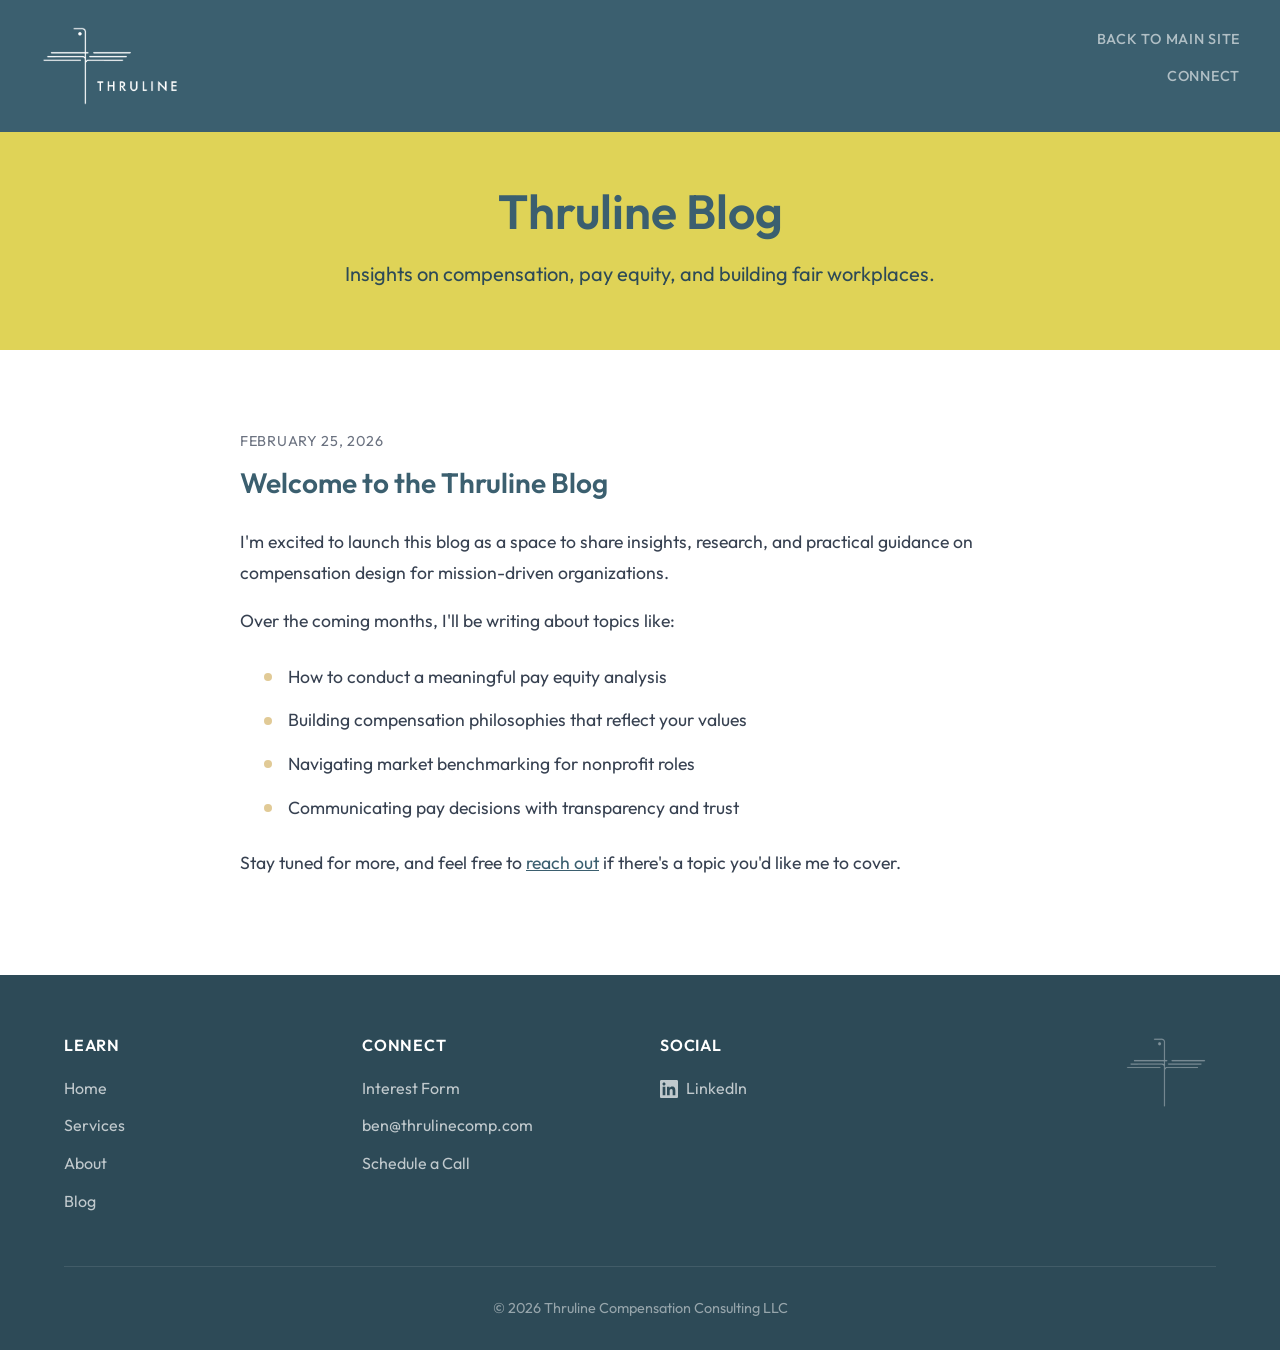
==== blog.html @ 499338e9 "added blog added blog" ====
<!DOCTYPE html>
<html lang="en">
<head>
    <meta charset="UTF-8">
    <meta name="viewport" content="width=device-width, initial-scale=1.0">
    <title>Thruline Blog | Thruline Compensation Consulting</title>
    <link rel="stylesheet" href="styles.css">
    <link rel="preconnect" href="https://fonts.googleapis.com">
    <link rel="preconnect" href="https://fonts.gstatic.com" crossorigin>
    <link href="https://fonts.googleapis.com/css2?family=Outfit:wght@300;400;500;600;700&display=swap" rel="stylesheet">
</head>
<body>
    <!-- Header -->
    <header class="header">
        <nav class="nav">
            <a href="index.html" class="logo">
                <img src="logo-white.png" alt="Thruline Compensation Consulting" class="logo-img">
            </a>
            <button class="mobile-menu-btn" aria-label="Toggle menu">
                <span></span>
                <span></span>
                <span></span>
            </button>
            <ul class="nav-links">
                <li><a href="index.html">Back to Main Site</a></li>
                <li><a href="index.html#get-started" class="nav-cta">Connect</a></li>
            </ul>
        </nav>
    </header>

    <!-- Blog Hero -->
    <section class="blog-hero">
        <div class="container">
            <h1>Thruline Blog</h1>
            <p class="blog-intro">Insights on compensation, pay equity, and building fair workplaces.</p>
        </div>
    </section>

    <!-- Blog Posts -->
    <section class="blog-posts">
        <div class="container">
            <article class="blog-post">
                <div class="blog-post-date">February 25, 2026</div>
                <h2>Welcome to the Thruline Blog</h2>
                <p>I'm excited to launch this blog as a space to share insights, research, and practical guidance on compensation design for mission-driven organizations.</p>
                <p>Over the coming months, I'll be writing about topics like:</p>
                <ul>
                    <li>How to conduct a meaningful pay equity analysis</li>
                    <li>Building compensation philosophies that reflect your values</li>
                    <li>Navigating market benchmarking for nonprofit roles</li>
                    <li>Communicating pay decisions with transparency and trust</li>
                </ul>
                <p>Stay tuned for more, and feel free to <a href="index.html#get-started">reach out</a> if there's a topic you'd like me to cover.</p>
            </article>

            <!-- Add more blog posts here following the same structure -->
            <!--
            <article class="blog-post">
                <div class="blog-post-date">Month Day, Year</div>
                <h2>Post Title</h2>
                <p>Post content goes here...</p>
            </article>
            -->
        </div>
    </section>

    <!-- Footer -->
    <footer class="footer">
        <div class="container">
            <div class="footer-grid">
                <div class="footer-section">
                    <h4>Learn</h4>
                    <ul>
                        <li><a href="index.html#home">Home</a></li>
                        <li><a href="index.html#services">Services</a></li>
                        <li><a href="index.html#about">About</a></li>
                        <li><a href="blog.html">Blog</a></li>
                    </ul>
                </div>

                <div class="footer-section">
                    <h4>Connect</h4>
                    <ul>
                        <li><a href="index.html#get-started">Interest Form</a></li>
                        <li><a href="mailto:ben@thrulinecomp.com">ben@thrulinecomp.com</a></li>
                        <li><a href="https://calendly.com/bencrosby-thruline" target="_blank" rel="noopener noreferrer">Schedule a Call</a></li>
                    </ul>
                </div>

                <div class="footer-section">
                    <h4>Social</h4>
                    <ul>
                        <li>
                            <a href="https://linkedin.com/in/ben-crosby-9b768011/" target="_blank" rel="noopener noreferrer" class="social-link">
                                <svg viewBox="0 0 24 24" fill="currentColor">
                                    <path d="M20.447 20.452h-3.554v-5.569c0-1.328-.027-3.037-1.852-3.037-1.853 0-2.136 1.445-2.136 2.939v5.667H9.351V9h3.414v1.561h.046c.477-.9 1.637-1.85 3.37-1.85 3.601 0 4.267 2.37 4.267 5.455v6.286zM5.337 7.433c-1.144 0-2.063-.926-2.063-2.065 0-1.138.92-2.063 2.063-2.063 1.14 0 2.064.925 2.064 2.063 0 1.139-.925 2.065-2.064 2.065zm1.782 13.019H3.555V9h3.564v11.452zM22.225 0H1.771C.792 0 0 .774 0 1.729v20.542C0 23.227.792 24 1.771 24h20.451C23.2 24 24 23.227 24 22.271V1.729C24 .774 23.2 0 22.222 0h.003z"/>
                                </svg>
                                LinkedIn
                            </a>
                        </li>
                    </ul>
                </div>

                <div class="footer-section footer-brand">
                    <img src="logomark-white.png" alt="Thruline" class="footer-logomark">
                </div>
            </div>

            <div class="footer-bottom">
                <p>&copy; 2026 Thruline Compensation Consulting LLC</p>
            </div>
        </div>
    </footer>

    <script src="script.js"></script>
</body>
</html>
---- styles.css ----
/* CSS Variables - Thruline Brand Colors */
:root {
    /* Primary Brand Colors */
    --color-primary: #3B5F6F;
    --color-primary-light: #4C819A;
    --color-primary-dark: #2d4a57;

    /* Accent Colors */
    --color-accent: #E1CA96;
    --color-accent-light: #edd9ad;
    --color-burgundy: #561F37;
    --color-coral: #C83E4D;
    --color-green: #5C7857;
    --color-lavender: #CCC9E7;
    --color-yellow: #DFD357;
    --color-brown: #A27035;

    /* Neutrals */
    --color-white: #ffffff;
    --color-cream: #E1DFD9;
    --color-gray-50: #f9fafb;
    --color-gray-100: #f3f4f6;
    --color-gray-200: #e5e7eb;
    --color-gray-300: #d1d5db;
    --color-gray-400: #9ca3af;
    --color-gray-500: #6b7280;
    --color-gray-600: #4b5563;
    --color-gray-700: #374151;
    --color-gray-800: #1f2937;
    --color-gray-900: #111827;

    --font-family: 'Outfit', -apple-system, BlinkMacSystemFont, 'Segoe UI', Roboto, Oxygen, Ubuntu, sans-serif;

    --shadow-sm: 0 1px 2px 0 rgb(0 0 0 / 0.05);
    --shadow: 0 1px 3px 0 rgb(0 0 0 / 0.1), 0 1px 2px -1px rgb(0 0 0 / 0.1);
    --shadow-md: 0 4px 6px -1px rgb(0 0 0 / 0.1), 0 2px 4px -2px rgb(0 0 0 / 0.1);
    --shadow-lg: 0 10px 15px -3px rgb(0 0 0 / 0.1), 0 4px 6px -4px rgb(0 0 0 / 0.1);

    --transition: all 0.3s ease;
}

/* Reset & Base Styles */
*, *::before, *::after {
    box-sizing: border-box;
    margin: 0;
    padding: 0;
}

html {
    scroll-behavior: smooth;
}

body {
    font-family: var(--font-family);
    font-size: 16px;
    line-height: 1.6;
    color: var(--color-gray-800);
    background-color: var(--color-white);
}

a {
    color: inherit;
    text-decoration: none;
}

ul {
    list-style: none;
}

img {
    max-width: 100%;
    height: auto;
}

.container {
    width: 100%;
    max-width: 1200px;
    margin: 0 auto;
    padding: 0 24px;
}

/* Typography */
h1, h2, h3, h4, h5, h6 {
    font-weight: 600;
    line-height: 1.3;
    color: var(--color-primary);
}

h1 {
    font-size: clamp(2rem, 5vw, 3rem);
}

h2 {
    font-size: clamp(1.75rem, 4vw, 2.5rem);
    margin-bottom: 1rem;
}

h3 {
    font-size: 1.25rem;
    margin-bottom: 0.75rem;
}

h4 {
    font-size: 1rem;
    text-transform: uppercase;
    letter-spacing: 0.05em;
    margin-bottom: 1rem;
}

p {
    margin-bottom: 1rem;
}

.lead {
    font-size: 1.125rem;
    color: var(--color-gray-800);
}

.text-highlight {
    color: var(--color-yellow);
}

/* Buttons */
.btn {
    display: inline-block;
    padding: 14px 32px;
    font-size: 1rem;
    font-weight: 500;
    text-align: center;
    border: none;
    border-radius: 4px;
    cursor: pointer;
    transition: var(--transition);
}

.btn-primary {
    background-color: var(--color-accent);
    color: var(--color-primary-dark);
}

.btn-primary:hover {
    background-color: var(--color-accent-light);
    transform: translateY(-2px);
}

.btn-full {
    width: 100%;
}

/* Header */
.header {
    position: fixed;
    top: 0;
    left: 0;
    right: 0;
    background-color: var(--color-primary);
    z-index: 1000;
}

.nav {
    display: flex;
    justify-content: space-between;
    align-items: flex-start;
    padding: 1.5rem 2.5rem;
    max-width: 1400px;
    margin: 0 auto;
}

.logo {
    display: flex;
    align-items: center;
}

.logo-img {
    height: 84px;
    width: auto;
}

.nav-links {
    display: flex;
    flex-direction: column;
    align-items: flex-end;
    gap: 0.4rem;
}

.nav-links li {
    position: relative;
}

.nav-links a {
    color: var(--color-white);
    font-weight: 500;
    font-size: 0.9rem;
    transition: var(--transition);
    opacity: 0.6;
    padding: 4px 0;
    display: block;
    text-transform: uppercase;
    letter-spacing: 0.05em;
}

.nav-links a:hover {
    opacity: 1;
}

.nav-links a.active {
    opacity: 1;
}

.nav-links a.active::after {
    content: '';
    position: absolute;
    right: -12px;
    top: 50%;
    transform: translateY(-50%);
    width: 6px;
    height: 6px;
    background-color: var(--color-yellow);
    border-radius: 50%;
}

.nav-cta {
    background: none;
    padding: 4px 0;
    border-radius: 0;
    margin-top: 0;
}

.nav-cta:hover {
    background: none;
}

.nav-secondary {
    margin-top: 1rem;
    padding-top: 0.75rem;
    border-top: 1px solid rgba(255, 255, 255, 0.2);
}

.nav-secondary a {
    font-size: 0.8rem;
    opacity: 0.5;
}

.nav-secondary a:hover {
    opacity: 0.8;
}

/* Mobile Menu Button */
.mobile-menu-btn {
    display: none;
    flex-direction: column;
    justify-content: space-between;
    width: 28px;
    height: 20px;
    background: none;
    border: none;
    cursor: pointer;
    padding: 0;
}

.mobile-menu-btn span {
    display: block;
    width: 100%;
    height: 2px;
    background-color: var(--color-white);
    transition: var(--transition);
}

/* Hero Section */
.hero {
    position: relative;
    min-height: 100vh;
    display: flex;
    align-items: center;
    justify-content: center;
    background-color: var(--color-primary);
    padding: 120px 2rem 150px;
    overflow: hidden;
}

/* Curved crescent shape */
.hero::after {
    content: '';
    position: absolute;
    bottom: -200px;
    left: -10%;
    right: -10%;
    height: 500px;
    background-color: var(--color-yellow);
    border-radius: 50% 50% 0 0 / 100% 100% 0 0;
    z-index: 1;
}

.hero-content {
    max-width: 800px;
    margin: 0 auto;
    text-align: center;
    position: relative;
    z-index: 2;
}

.hero h1 {
    color: var(--color-white);
    margin-bottom: 3rem;
    font-weight: 600;
    line-height: 1.2;
    font-size: clamp(2.2rem, 5vw, 3.2rem);
}

.hero .btn {
    margin-bottom: 4rem;
}

.hero-subtitle {
    font-size: 1.25rem;
    color: rgba(255, 255, 255, 0.85);
    margin-bottom: 1.5rem;
    max-width: 600px;
    margin-left: auto;
    margin-right: auto;
}

.hero-trust {
    font-size: 0.85rem;
    color: var(--color-primary);
    text-transform: uppercase;
    letter-spacing: 0.1em;
    font-weight: 500;
    margin: 0;
}

.hero-decoration {
    position: absolute;
    bottom: 50px;
    left: calc(50% + 5px);
    transform: translateX(-50%);
    z-index: 3;
    display: flex;
    flex-direction: column;
    align-items: center;
    justify-content: center;
    gap: 0.75rem;
}

.hero-logomark {
    width: 180px;
    height: auto;
    opacity: 0.9;
}

.hero-accent-line {
    width: 60px;
    height: 4px;
    background: var(--color-yellow);
    margin: 0 auto 1.5rem;
    border-radius: 2px;
}

/* Decorative shapes - hidden in new design */
.hero-shape {
    display: none;
}

/* About Section */
.about {
    padding: 100px 0;
    background-color: var(--color-white);
}

.about-grid {
    display: grid;
    grid-template-columns: 1fr 2fr;
    gap: 60px;
    align-items: start;
}

.about-image {
    position: static;
}

.headshot {
    width: 100%;
    border-radius: 8px;
    box-shadow: var(--shadow-lg);
    object-fit: cover;
}

.photo-caption {
    text-align: center;
    margin-top: 1rem;
}

.photo-name {
    display: block;
    font-size: 1.1rem;
    font-weight: 600;
    color: var(--color-primary);
}

.photo-pronouns {
    display: block;
    font-size: 0.9rem;
    color: var(--color-gray-500);
    margin-top: 0.25rem;
}

.about-content h2 {
    margin-bottom: 1.5rem;
}

.about-content p {
    font-size: 1.125rem;
}

.about-content h3 {
    margin-top: 2rem;
    color: var(--color-primary);
}

.experience-list,
.education-list {
    margin-bottom: 1.5rem;
}

.experience-list li,
.education-list li {
    position: relative;
    padding-left: 1.5rem;
    margin-bottom: 0.75rem;
    color: var(--color-gray-600);
}

.experience-list li::before,
.education-list li::before {
    content: '';
    position: absolute;
    left: 0;
    top: 0.6em;
    width: 8px;
    height: 8px;
    background-color: var(--color-accent);
    border-radius: 50%;
}

.personal-note {
    margin-top: 2rem;
    padding: 1.5rem;
    background-color: var(--color-gray-50);
    border-left: 4px solid var(--color-accent);
    border-radius: 0 8px 8px 0;
    color: var(--color-gray-600);
    font-style: italic;
}

/* Values Section */
.values {
    padding: 100px 0;
    background-color: var(--color-gray-50);
}

.values h2 {
    text-align: center;
    margin-bottom: 3rem;
}

.values-grid {
    display: grid;
    grid-template-columns: repeat(4, 1fr);
    gap: 30px;
}

.value-card {
    background-color: var(--color-white);
    padding: 2rem;
    border-radius: 8px;
    text-align: center;
    box-shadow: var(--shadow);
    transition: var(--transition);
}

.value-card:hover {
    transform: translateY(-4px);
    box-shadow: var(--shadow-lg);
}

.value-icon {
    width: 64px;
    height: 64px;
    margin: 0 auto 1.25rem;
    color: var(--color-primary);
    background-color: var(--color-yellow);
    border-radius: 12px;
    display: flex;
    align-items: center;
    justify-content: center;
}

.value-icon svg {
    width: 32px;
    height: 32px;
}

.value-card h3 {
    color: var(--color-primary);
    font-size: 1.1rem;
}

.value-card p {
    color: var(--color-gray-500);
    font-size: 0.95rem;
    margin-bottom: 0;
}

/* Services Section */
.services {
    padding: 100px 0;
    background-color: var(--color-white);
}

.services h2 {
    text-align: center;
}

.section-intro {
    text-align: center;
    color: var(--color-gray-500);
    max-width: 600px;
    margin: 0 auto 3rem;
}

.services-grid {
    display: grid;
    grid-template-columns: repeat(2, 1fr);
    gap: 30px;
}

.service-card {
    background-color: var(--color-white);
    padding: 2.5rem;
    border-radius: 12px;
    position: relative;
    transition: var(--transition);
    border-left: 5px solid var(--color-primary);
    box-shadow: var(--shadow-md);
}

.service-card:hover {
    transform: translateY(-4px);
    box-shadow: var(--shadow-lg);
    border-left-color: var(--color-yellow);
}

.service-number {
    display: inline-flex;
    align-items: center;
    justify-content: center;
    width: 48px;
    height: 48px;
    font-size: 1.25rem;
    font-weight: 700;
    color: var(--color-white);
    background-color: var(--color-primary);
    border-radius: 50%;
    margin-bottom: 1.25rem;
}

.service-card h3 {
    color: var(--color-primary);
    margin-bottom: 0.75rem;
}

.service-card > p {
    color: var(--color-gray-600);
    margin-bottom: 1.5rem;
}

.deliverables {
    border-top: 1px solid var(--color-gray-200);
    padding-top: 1rem;
}

.deliverables li {
    position: relative;
    padding-left: 1.25rem;
    margin-bottom: 0.5rem;
    font-size: 0.9rem;
    color: var(--color-gray-500);
}

.deliverables li::before {
    content: '→';
    position: absolute;
    left: 0;
    color: var(--color-accent);
}

/* Get Started Section */
.get-started {
    padding: 100px 0;
    background-color: var(--color-primary);
}

.get-started-grid {
    display: grid;
    grid-template-columns: 1fr 1fr;
    gap: 60px;
    align-items: start;
}

.get-started-content {
    color: var(--color-white);
}

.get-started-content h2 {
    color: var(--color-white);
    margin-bottom: 1.5rem;
}

.get-started-content p {
    color: rgba(255, 255, 255, 0.85);
}

.contact-alternatives {
    display: flex;
    flex-direction: column;
    gap: 1rem;
    margin-top: 2rem;
}

.contact-link {
    display: inline-flex;
    align-items: center;
    gap: 0.75rem;
    color: var(--color-accent);
    font-weight: 500;
    transition: var(--transition);
}

.contact-link:hover {
    color: var(--color-accent-light);
}

.contact-link svg {
    width: 20px;
    height: 20px;
}

/* Form Styles */
.get-started-form {
    background-color: var(--color-white);
    padding: 2.5rem;
    border-radius: 8px;
    box-shadow: var(--shadow-lg);
}

.form-group {
    margin-bottom: 1.5rem;
}

.form-group label {
    display: block;
    margin-bottom: 0.5rem;
    font-weight: 500;
    color: var(--color-gray-700);
}

.form-group input,
.form-group select,
.form-group textarea {
    width: 100%;
    padding: 12px 16px;
    font-size: 1rem;
    font-family: inherit;
    border: 1px solid var(--color-gray-300);
    border-radius: 4px;
    transition: var(--transition);
    background-color: var(--color-white);
}

.form-group input:focus,
.form-group select:focus,
.form-group textarea:focus {
    outline: none;
    border-color: var(--color-primary);
    box-shadow: 0 0 0 3px rgba(26, 54, 93, 0.1);
}

.form-group textarea {
    resize: vertical;
    min-height: 120px;
}

.form-success {
    margin-top: 1.5rem;
    padding: 1rem;
    background-color: #d4edda;
    color: #155724;
    border-radius: 4px;
    text-align: center;
    font-weight: 500;
}

/* Client Logos Section */
.clients {
    padding: 60px 0;
    background-color: var(--color-gray-50);
    overflow: hidden;
}

.clients h3 {
    text-align: center;
    color: var(--color-gray-500);
    font-size: 1rem;
    font-weight: 500;
    text-transform: uppercase;
    letter-spacing: 0.1em;
    margin-bottom: 2rem;
}

.logo-marquee {
    width: 100%;
    overflow: hidden;
    position: relative;
}

.logo-marquee::before,
.logo-marquee::after {
    content: '';
    position: absolute;
    top: 0;
    bottom: 0;
    width: 100px;
    z-index: 2;
    pointer-events: none;
}

.logo-marquee::before {
    left: 0;
    background: linear-gradient(to right, var(--color-gray-50), transparent);
}

.logo-marquee::after {
    right: 0;
    background: linear-gradient(to left, var(--color-gray-50), transparent);
}

.logo-track {
    display: flex;
    align-items: center;
    gap: 4rem;
    animation: scroll 30s linear infinite;
    width: max-content;
}

.logo-track img {
    height: 75px;
    width: auto;
    object-fit: contain;
    opacity: 0.85;
    transition: var(--transition);
}

.logo-track img:hover {
    opacity: 1;
}

/* Individual logo sizes for visual balance */
.logo-track img.logo-ashoka {
    height: 105px;
}

.logo-track img.logo-childrens {
    height: 90px;
}

.logo-track img.logo-ednovate {
    height: 83px;
}

.logo-track img.logo-edvance {
    height: 75px;
}

.logo-track img.logo-eos {
    height: 83px;
}

.logo-track img.logo-fas {
    height: 90px;
}

.logo-track img.logo-giffords {
    height: 57px;
}

.logo-track img.logo-hpn {
    height: 83px;
}

.logo-track img.logo-localprogress {
    height: 63px;
}

.logo-track img.logo-msvotes {
    height: 102px;
}

.logo-track img.logo-mwf {
    height: 75px;
}

.logo-track img.logo-promise {
    height: 90px;
}

.logo-track img.logo-trustees {
    height: 84px;
}

.logo-track img.logo-whoi {
    height: 75px;
}

.logo-track img.logo-alder {
    height: 113px;
}

.logo-track img.logo-nyfc {
    height: 113px;
}

.logo-track img.logo-aspire {
    height: 113px;
}

@keyframes scroll {
    0% {
        transform: translateX(0);
    }
    100% {
        transform: translateX(-50%);
    }
}

/* Footer */
.footer {
    background-color: var(--color-primary-dark);
    color: var(--color-white);
    padding: 60px 0 30px;
}

.footer-grid {
    display: grid;
    grid-template-columns: repeat(4, 1fr);
    gap: 40px;
    margin-bottom: 40px;
}

.footer-section h4 {
    color: var(--color-white);
    margin-bottom: 1.25rem;
}

.footer-section ul li {
    margin-bottom: 0.75rem;
}

.footer-section a {
    color: rgba(255, 255, 255, 0.7);
    transition: var(--transition);
}

.footer-section a:hover {
    color: var(--color-accent);
}

.social-link {
    display: inline-flex;
    align-items: center;
    gap: 0.5rem;
}

.social-link svg {
    width: 18px;
    height: 18px;
}

.footer-brand {
    text-align: right;
    display: flex;
    justify-content: flex-end;
    align-items: flex-start;
}

.footer-logomark {
    width: 100px;
    height: auto;
    opacity: 0.4;
}

.footer-bottom {
    border-top: 1px solid rgba(255, 255, 255, 0.1);
    padding-top: 30px;
    text-align: center;
}

.footer-bottom p {
    color: rgba(255, 255, 255, 0.5);
    font-size: 0.9rem;
    margin-bottom: 0;
}

/* Responsive Design */

/* Laptop screens with shorter viewports (MacBook Air 13", 1600x900, etc.) */
@media (min-width: 769px) and (max-height: 920px) {
    .hero {
        min-height: auto;
        padding: 160px 2rem 280px;
    }

    .hero h1 {
        margin-bottom: 2rem;
    }

    .hero .btn {
        margin-bottom: 2rem;
    }

    .hero::after {
        bottom: -150px;
        height: 400px;
    }

    .hero-decoration {
        bottom: 60px;
    }

    .hero-logomark {
        width: 140px;
    }

    .hero-trust {
        font-size: 0.75rem;
    }
}

@media (max-width: 1024px) {
    .values-grid {
        grid-template-columns: repeat(2, 1fr);
    }

    .footer-grid {
        grid-template-columns: repeat(2, 1fr);
    }

    .footer-brand {
        text-align: left;
        grid-column: 1 / -1;
    }
}

@media (max-width: 768px) {
    .nav {
        padding: 1rem 1.5rem;
        align-items: center;
    }

    .logo-img {
        height: 50px;
    }

    .mobile-menu-btn {
        display: flex;
    }

    .nav-links {
        display: none;
        position: fixed;
        top: 70px;
        left: 0;
        right: 0;
        background-color: var(--color-primary);
        flex-direction: column;
        align-items: stretch;
        padding: 2rem;
        gap: 1rem;
    }

    .nav-links.active {
        display: flex;
    }

    .nav-links a {
        text-align: center;
    }

    .nav-links a.active::after {
        display: none;
    }

    .nav-cta {
        width: 100%;
        text-align: center;
    }

    .hero {
        min-height: auto;
        padding: 140px 1.5rem 180px;
    }

    .hero-content {
        margin-bottom: 80px;
    }

    .hero-decoration {
        bottom: 30px;
    }

    .hero-logomark {
        width: 70px;
    }

    .hero-trust {
        font-size: 0.7rem;
        max-width: 200px;
        text-align: center;
    }

    .hero::after {
        height: 300px;
        bottom: -120px;
    }

    .about-grid {
        grid-template-columns: 1fr;
        gap: 40px;
    }

    .about-image {
        position: static;
        max-width: 300px;
        margin: 0 auto;
    }

    .services-grid {
        grid-template-columns: 1fr;
    }

    .get-started-grid {
        grid-template-columns: 1fr;
        gap: 40px;
    }

    .values-grid {
        grid-template-columns: 1fr;
    }

    .footer-grid {
        grid-template-columns: 1fr;
        gap: 30px;
    }

    .footer-brand {
        text-align: center;
    }
}

@media (max-width: 480px) {
    .hero {
        padding: 100px 1.5rem 60px;
    }

    .hero h1 {
        font-size: 1.75rem;
    }

    .hero-subtitle {
        font-size: 1rem;
    }

    .container {
        padding: 0 16px;
    }

    .about,
    .values,
    .services,
    .get-started {
        padding: 60px 0;
    }

    .get-started-form {
        padding: 1.5rem;
    }

    .service-card {
        padding: 1.5rem;
    }

    .value-card {
        padding: 1.5rem;
    }
}

/* Animations */
@keyframes fadeInUp {
    from {
        opacity: 0;
        transform: translateY(30px);
    }
    to {
        opacity: 1;
        transform: translateY(0);
    }
}

.animate-on-scroll {
    opacity: 0;
    animation: fadeInUp 0.6s ease forwards;
}

/* Smooth scrolling offset for fixed header */
section[id] {
    scroll-margin-top: 80px;
}

/* Blog Styles */
.blog-hero {
    padding: 180px 0 60px;
    background-color: var(--color-yellow);
    text-align: center;
}

.blog-hero h1 {
    color: var(--color-primary);
    margin-bottom: 1rem;
}

.blog-intro {
    color: var(--color-primary-dark);
    font-size: 1.25rem;
    max-width: 600px;
    margin: 0 auto;
}

.blog-posts {
    padding: 80px 0;
    background-color: var(--color-white);
}

.blog-post {
    max-width: 800px;
    margin: 0 auto 4rem;
    padding-bottom: 4rem;
    border-bottom: 1px solid var(--color-gray-200);
}

.blog-post:last-child {
    border-bottom: none;
    margin-bottom: 0;
    padding-bottom: 0;
}

.blog-post-date {
    font-size: 0.9rem;
    color: var(--color-gray-500);
    text-transform: uppercase;
    letter-spacing: 0.05em;
    margin-bottom: 0.75rem;
}

.blog-post h2 {
    color: var(--color-primary);
    margin-bottom: 1.5rem;
    font-size: 1.75rem;
}

.blog-post p {
    color: var(--color-gray-700);
    font-size: 1.1rem;
    line-height: 1.8;
}

.blog-post ul {
    margin: 1.5rem 0;
    padding-left: 1.5rem;
}

.blog-post ul li {
    position: relative;
    padding-left: 1.5rem;
    margin-bottom: 0.75rem;
    color: var(--color-gray-700);
    font-size: 1.1rem;
    line-height: 1.8;
}

.blog-post ul li::before {
    content: '';
    position: absolute;
    left: 0;
    top: 0.7em;
    width: 8px;
    height: 8px;
    background-color: var(--color-accent);
    border-radius: 50%;
}

.blog-post a {
    color: var(--color-primary);
    text-decoration: underline;
    transition: var(--transition);
}

.blog-post a:hover {
    color: var(--color-primary-light);
}

@media (max-width: 768px) {
    .blog-hero {
        padding: 140px 0 40px;
    }

    .blog-posts {
        padding: 60px 0;
    }

    .blog-post {
        margin-bottom: 3rem;
        padding-bottom: 3rem;
    }

    .blog-post h2 {
        font-size: 1.5rem;
    }

    .blog-post p,
    .blog-post ul li {
        font-size: 1rem;
    }
}
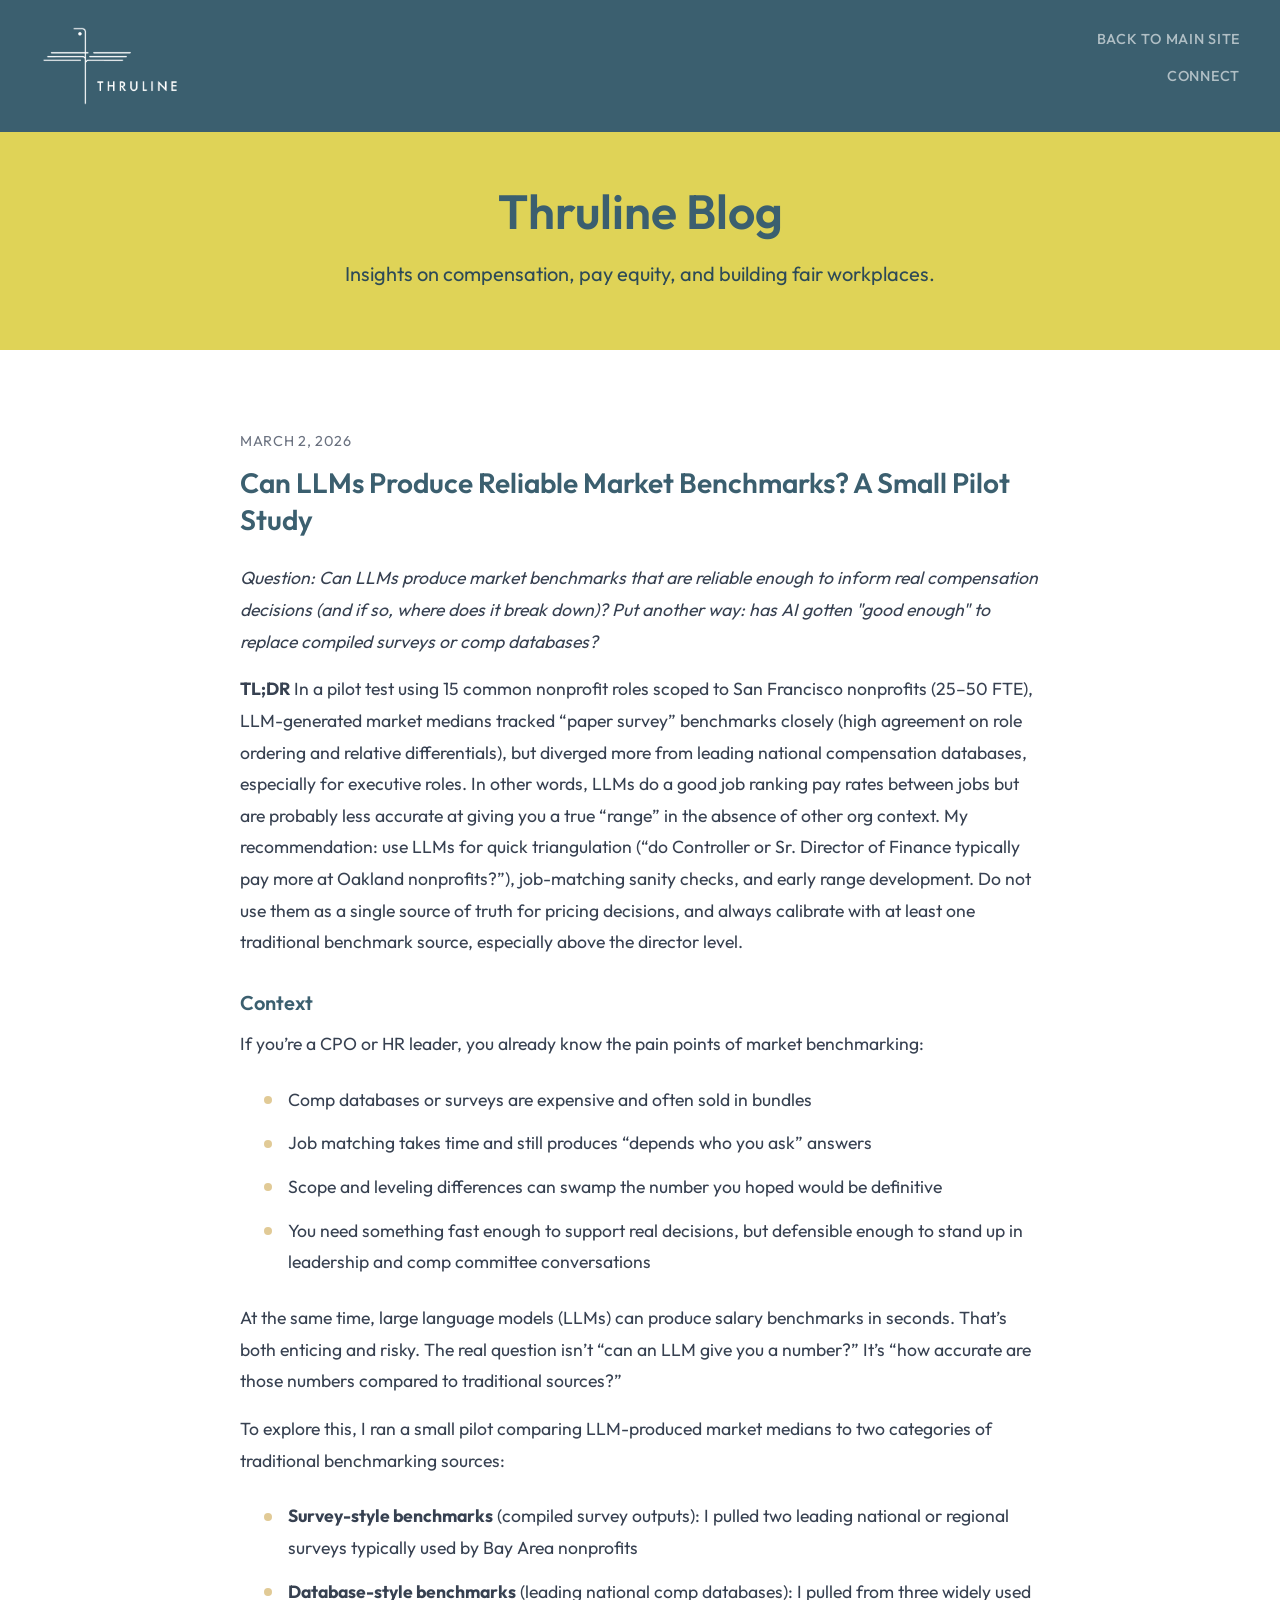
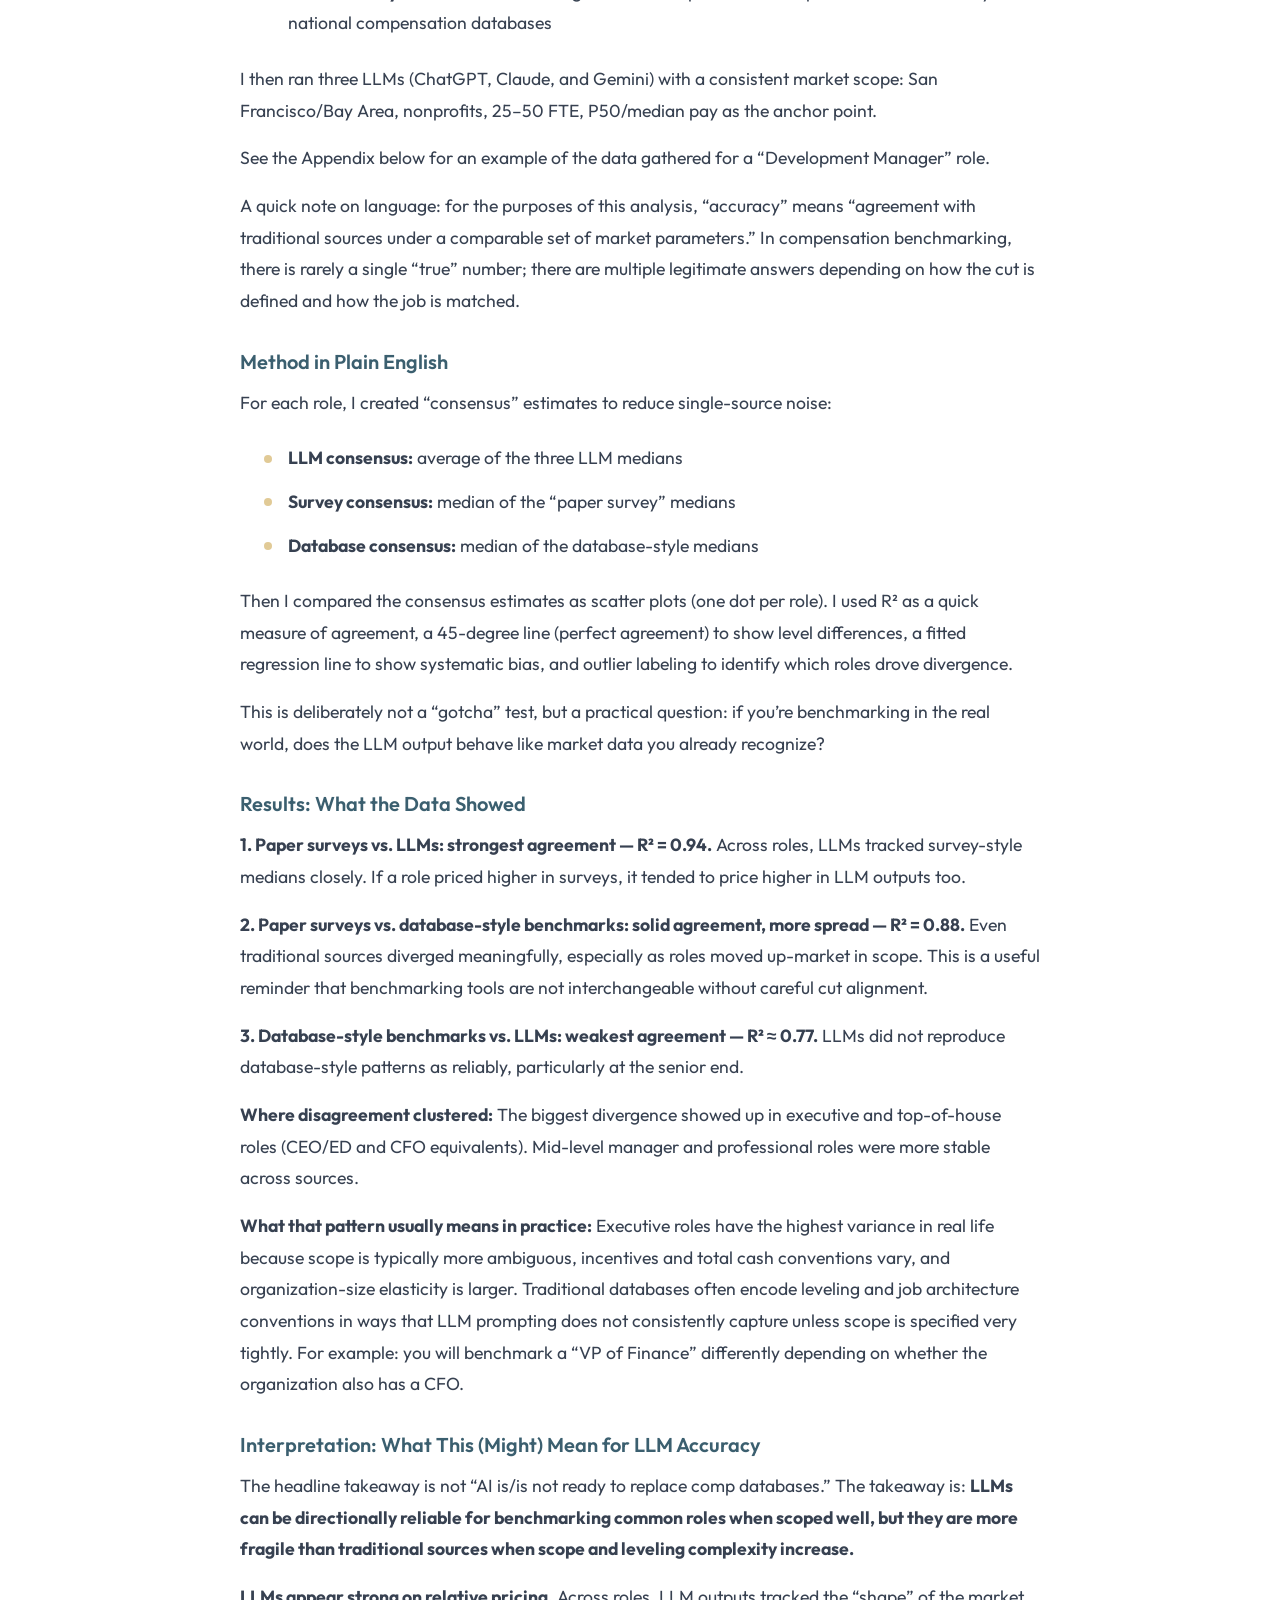
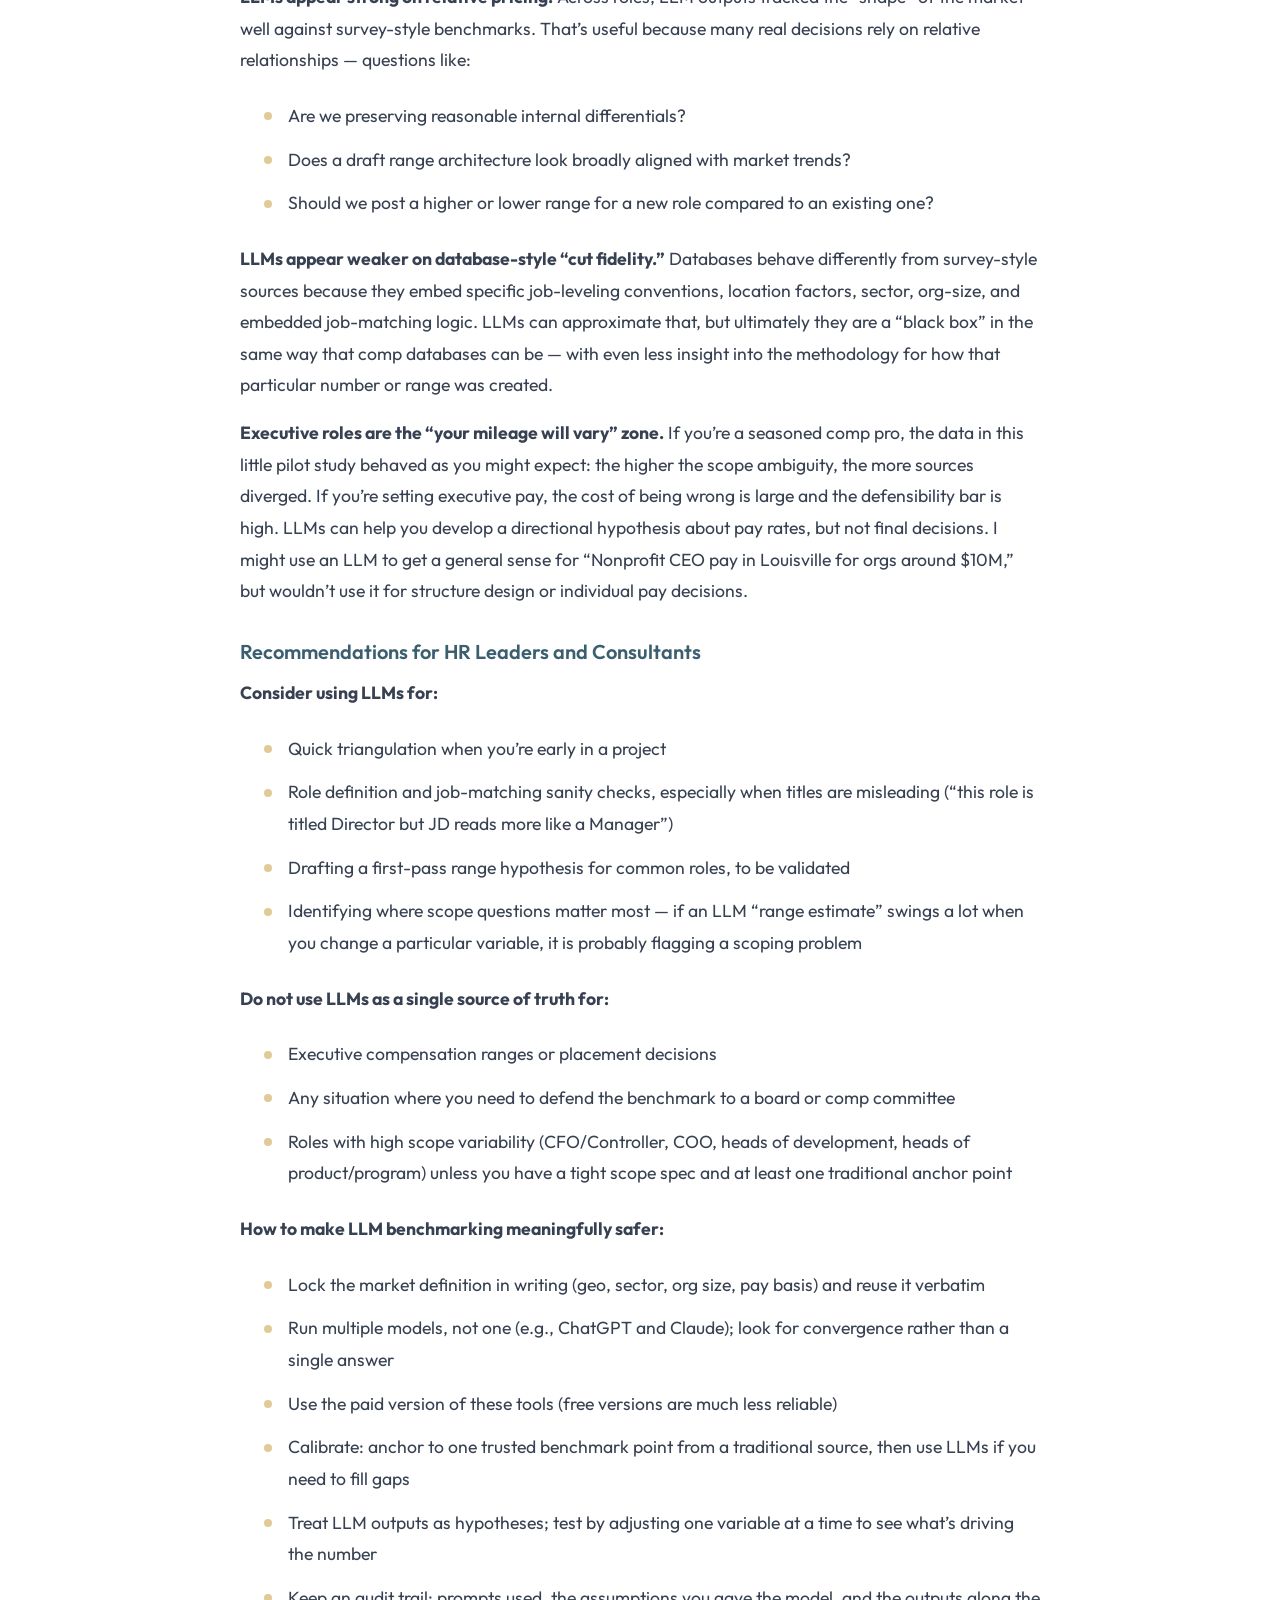
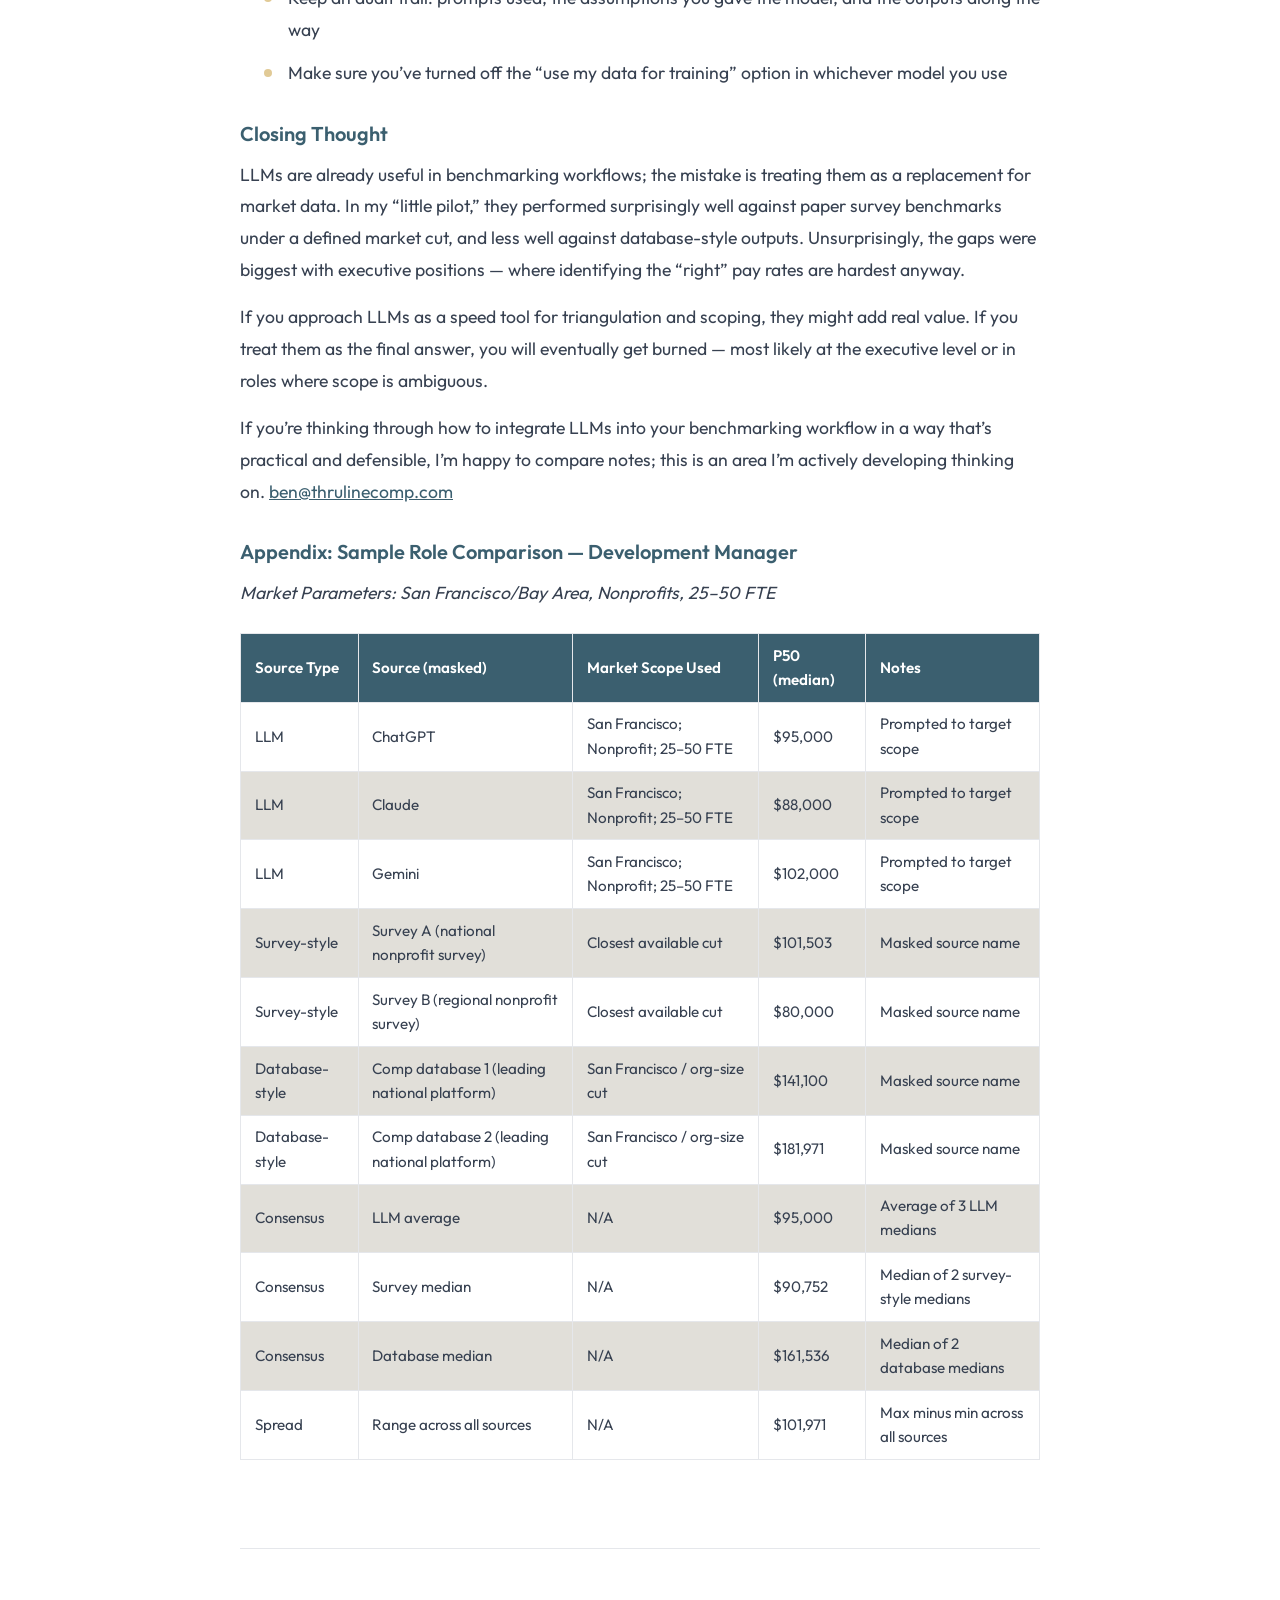
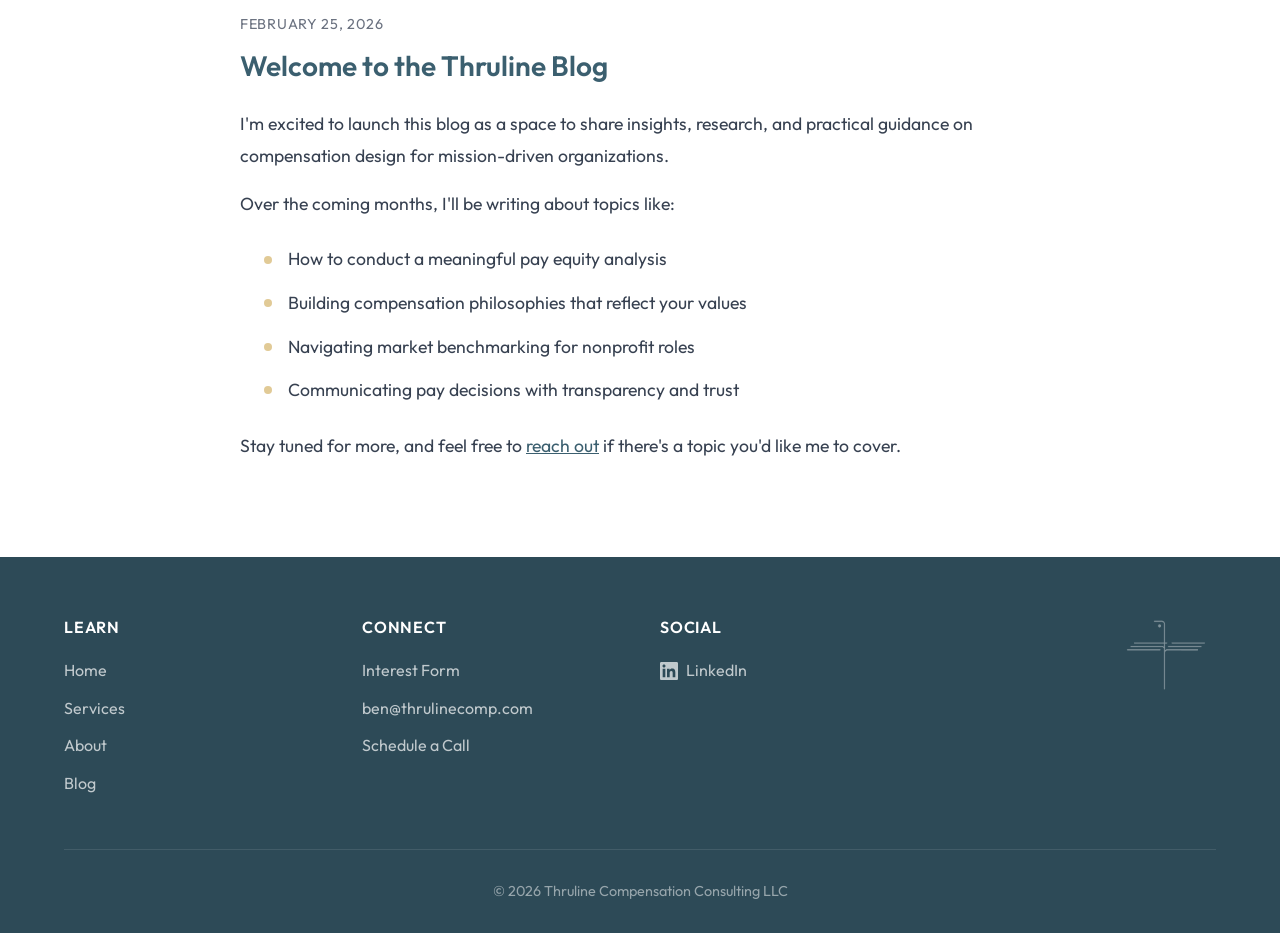
==== commit 041b2a38: "Add LLM vs. benchmark blog post with anchor link Adds new blog post "Can LLMs Produce Reliable Marke" ====
--- a/blog.html
+++ b/blog.html
@@ -39,6 +39,182 @@
     <!-- Blog Posts -->
     <section class="blog-posts">
         <div class="container">
+            <article class="blog-post" id="llm-benchmarks">
+                <div class="blog-post-date">March 2, 2026</div>
+                <h2>Can LLMs Produce Reliable Market Benchmarks? A Small Pilot Study</h2>
+                <p><em>Question: Can LLMs produce market benchmarks that are reliable enough to inform real compensation decisions (and if so, where does it break down)? Put another way: has AI gotten "good enough" to replace compiled surveys or comp databases?</em></p>
+                <p><strong>TL;DR</strong> In a pilot test using 15 common nonprofit roles scoped to San Francisco nonprofits (25&ndash;50 FTE), LLM-generated market medians tracked &ldquo;paper survey&rdquo; benchmarks closely (high agreement on role ordering and relative differentials), but diverged more from leading national compensation databases, especially for executive roles. In other words, LLMs do a good job ranking pay rates between jobs but are probably less accurate at giving you a true &ldquo;range&rdquo; in the absence of other org context. My recommendation: use LLMs for quick triangulation (&ldquo;do Controller or Sr. Director of Finance typically pay more at Oakland nonprofits?&rdquo;), job-matching sanity checks, and early range development. Do not use them as a single source of truth for pricing decisions, and always calibrate with at least one traditional benchmark source, especially above the director level.</p>
+
+                <h3>Context</h3>
+                <p>If you&rsquo;re a CPO or HR leader, you already know the pain points of market benchmarking:</p>
+                <ul>
+                    <li>Comp databases or surveys are expensive and often sold in bundles</li>
+                    <li>Job matching takes time and still produces &ldquo;depends who you ask&rdquo; answers</li>
+                    <li>Scope and leveling differences can swamp the number you hoped would be definitive</li>
+                    <li>You need something fast enough to support real decisions, but defensible enough to stand up in leadership and comp committee conversations</li>
+                </ul>
+                <p>At the same time, large language models (LLMs) can produce salary benchmarks in seconds. That&rsquo;s both enticing and risky. The real question isn&rsquo;t &ldquo;can an LLM give you a number?&rdquo; It&rsquo;s &ldquo;how accurate are those numbers compared to traditional sources?&rdquo;</p>
+                <p>To explore this, I ran a small pilot comparing LLM-produced market medians to two categories of traditional benchmarking sources:</p>
+                <ul>
+                    <li><strong>Survey-style benchmarks</strong> (compiled survey outputs): I pulled two leading national or regional surveys typically used by Bay Area nonprofits</li>
+                    <li><strong>Database-style benchmarks</strong> (leading national comp databases): I pulled from three widely used national compensation databases</li>
+                </ul>
+                <p>I then ran three LLMs (ChatGPT, Claude, and Gemini) with a consistent market scope: San Francisco/Bay Area, nonprofits, 25&ndash;50 FTE, P50/median pay as the anchor point.</p>
+                <p>See the Appendix below for an example of the data gathered for a &ldquo;Development Manager&rdquo; role.</p>
+                <p>A quick note on language: for the purposes of this analysis, &ldquo;accuracy&rdquo; means &ldquo;agreement with traditional sources under a comparable set of market parameters.&rdquo; In compensation benchmarking, there is rarely a single &ldquo;true&rdquo; number; there are multiple legitimate answers depending on how the cut is defined and how the job is matched.</p>
+
+                <h3>Method in Plain English</h3>
+                <p>For each role, I created &ldquo;consensus&rdquo; estimates to reduce single-source noise:</p>
+                <ul>
+                    <li><strong>LLM consensus:</strong> average of the three LLM medians</li>
+                    <li><strong>Survey consensus:</strong> median of the &ldquo;paper survey&rdquo; medians</li>
+                    <li><strong>Database consensus:</strong> median of the database-style medians</li>
+                </ul>
+                <p>Then I compared the consensus estimates as scatter plots (one dot per role). I used R&sup2; as a quick measure of agreement, a 45-degree line (perfect agreement) to show level differences, a fitted regression line to show systematic bias, and outlier labeling to identify which roles drove divergence.</p>
+                <p>This is deliberately not a &ldquo;gotcha&rdquo; test, but a practical question: if you&rsquo;re benchmarking in the real world, does the LLM output behave like market data you already recognize?</p>
+
+                <h3>Results: What the Data Showed</h3>
+                <p><strong>1. Paper surveys vs. LLMs: strongest agreement &mdash; R&sup2; = 0.94.</strong> Across roles, LLMs tracked survey-style medians closely. If a role priced higher in surveys, it tended to price higher in LLM outputs too.</p>
+                <p><strong>2. Paper surveys vs. database-style benchmarks: solid agreement, more spread &mdash; R&sup2; = 0.88.</strong> Even traditional sources diverged meaningfully, especially as roles moved up-market in scope. This is a useful reminder that benchmarking tools are not interchangeable without careful cut alignment.</p>
+                <p><strong>3. Database-style benchmarks vs. LLMs: weakest agreement &mdash; R&sup2; &asymp; 0.77.</strong> LLMs did not reproduce database-style patterns as reliably, particularly at the senior end.</p>
+                <p><strong>Where disagreement clustered:</strong> The biggest divergence showed up in executive and top-of-house roles (CEO/ED and CFO equivalents). Mid-level manager and professional roles were more stable across sources.</p>
+                <p><strong>What that pattern usually means in practice:</strong> Executive roles have the highest variance in real life because scope is typically more ambiguous, incentives and total cash conventions vary, and organization-size elasticity is larger. Traditional databases often encode leveling and job architecture conventions in ways that LLM prompting does not consistently capture unless scope is specified very tightly. For example: you will benchmark a &ldquo;VP of Finance&rdquo; differently depending on whether the organization also has a CFO.</p>
+
+                <h3>Interpretation: What This (Might) Mean for LLM Accuracy</h3>
+                <p>The headline takeaway is not &ldquo;AI is/is not ready to replace comp databases.&rdquo; The takeaway is: <strong>LLMs can be directionally reliable for benchmarking common roles when scoped well, but they are more fragile than traditional sources when scope and leveling complexity increase.</strong></p>
+                <p><strong>LLMs appear strong on relative pricing.</strong> Across roles, LLM outputs tracked the &ldquo;shape&rdquo; of the market well against survey-style benchmarks. That&rsquo;s useful because many real decisions rely on relative relationships &mdash; questions like:</p>
+                <ul>
+                    <li>Are we preserving reasonable internal differentials?</li>
+                    <li>Does a draft range architecture look broadly aligned with market trends?</li>
+                    <li>Should we post a higher or lower range for a new role compared to an existing one?</li>
+                </ul>
+                <p><strong>LLMs appear weaker on database-style &ldquo;cut fidelity.&rdquo;</strong> Databases behave differently from survey-style sources because they embed specific job-leveling conventions, location factors, sector, org-size, and embedded job-matching logic. LLMs can approximate that, but ultimately they are a &ldquo;black box&rdquo; in the same way that comp databases can be &mdash; with even less insight into the methodology for how that particular number or range was created.</p>
+                <p><strong>Executive roles are the &ldquo;your mileage will vary&rdquo; zone.</strong> If you&rsquo;re a seasoned comp pro, the data in this little pilot study behaved as you might expect: the higher the scope ambiguity, the more sources diverged. If you&rsquo;re setting executive pay, the cost of being wrong is large and the defensibility bar is high. LLMs can help you develop a directional hypothesis about pay rates, but not final decisions. I might use an LLM to get a general sense for &ldquo;Nonprofit CEO pay in Louisville for orgs around $10M,&rdquo; but wouldn&rsquo;t use it for structure design or individual pay decisions.</p>
+
+                <h3>Recommendations for HR Leaders and Consultants</h3>
+                <p><strong>Consider using LLMs for:</strong></p>
+                <ul>
+                    <li>Quick triangulation when you&rsquo;re early in a project</li>
+                    <li>Role definition and job-matching sanity checks, especially when titles are misleading (&ldquo;this role is titled Director but JD reads more like a Manager&rdquo;)</li>
+                    <li>Drafting a first-pass range hypothesis for common roles, to be validated</li>
+                    <li>Identifying where scope questions matter most &mdash; if an LLM &ldquo;range estimate&rdquo; swings a lot when you change a particular variable, it is probably flagging a scoping problem</li>
+                </ul>
+                <p><strong>Do not use LLMs as a single source of truth for:</strong></p>
+                <ul>
+                    <li>Executive compensation ranges or placement decisions</li>
+                    <li>Any situation where you need to defend the benchmark to a board or comp committee</li>
+                    <li>Roles with high scope variability (CFO/Controller, COO, heads of development, heads of product/program) unless you have a tight scope spec and at least one traditional anchor point</li>
+                </ul>
+                <p><strong>How to make LLM benchmarking meaningfully safer:</strong></p>
+                <ul>
+                    <li>Lock the market definition in writing (geo, sector, org size, pay basis) and reuse it verbatim</li>
+                    <li>Run multiple models, not one (e.g., ChatGPT and Claude); look for convergence rather than a single answer</li>
+                    <li>Use the paid version of these tools (free versions are much less reliable)</li>
+                    <li>Calibrate: anchor to one trusted benchmark point from a traditional source, then use LLMs if you need to fill gaps</li>
+                    <li>Treat LLM outputs as hypotheses; test by adjusting one variable at a time to see what&rsquo;s driving the number</li>
+                    <li>Keep an audit trail: prompts used, the assumptions you gave the model, and the outputs along the way</li>
+                    <li>Make sure you&rsquo;ve turned off the &ldquo;use my data for training&rdquo; option in whichever model you use</li>
+                </ul>
+
+                <h3>Closing Thought</h3>
+                <p>LLMs are already useful in benchmarking workflows; the mistake is treating them as a replacement for market data. In my &ldquo;little pilot,&rdquo; they performed surprisingly well against paper survey benchmarks under a defined market cut, and less well against database-style outputs. Unsurprisingly, the gaps were biggest with executive positions &mdash; where identifying the &ldquo;right&rdquo; pay rates are hardest anyway.</p>
+                <p>If you approach LLMs as a speed tool for triangulation and scoping, they might add real value. If you treat them as the final answer, you will eventually get burned &mdash; most likely at the executive level or in roles where scope is ambiguous.</p>
+                <p>If you&rsquo;re thinking through how to integrate LLMs into your benchmarking workflow in a way that&rsquo;s practical and defensible, I&rsquo;m happy to compare notes; this is an area I&rsquo;m actively developing thinking on. <a href="mailto:ben@thrulinecomp.com">ben@thrulinecomp.com</a></p>
+
+                <h3>Appendix: Sample Role Comparison &mdash; Development Manager</h3>
+                <p><em>Market Parameters: San Francisco/Bay Area, Nonprofits, 25&ndash;50 FTE</em></p>
+                <table class="blog-table">
+                    <thead>
+                        <tr>
+                            <th>Source Type</th>
+                            <th>Source (masked)</th>
+                            <th>Market Scope Used</th>
+                            <th>P50 (median)</th>
+                            <th>Notes</th>
+                        </tr>
+                    </thead>
+                    <tbody>
+                        <tr>
+                            <td>LLM</td>
+                            <td>ChatGPT</td>
+                            <td>San Francisco; Nonprofit; 25&ndash;50 FTE</td>
+                            <td>$95,000</td>
+                            <td>Prompted to target scope</td>
+                        </tr>
+                        <tr>
+                            <td>LLM</td>
+                            <td>Claude</td>
+                            <td>San Francisco; Nonprofit; 25&ndash;50 FTE</td>
+                            <td>$88,000</td>
+                            <td>Prompted to target scope</td>
+                        </tr>
+                        <tr>
+                            <td>LLM</td>
+                            <td>Gemini</td>
+                            <td>San Francisco; Nonprofit; 25&ndash;50 FTE</td>
+                            <td>$102,000</td>
+                            <td>Prompted to target scope</td>
+                        </tr>
+                        <tr>
+                            <td>Survey-style</td>
+                            <td>Survey A (national nonprofit survey)</td>
+                            <td>Closest available cut</td>
+                            <td>$101,503</td>
+                            <td>Masked source name</td>
+                        </tr>
+                        <tr>
+                            <td>Survey-style</td>
+                            <td>Survey B (regional nonprofit survey)</td>
+                            <td>Closest available cut</td>
+                            <td>$80,000</td>
+                            <td>Masked source name</td>
+                        </tr>
+                        <tr>
+                            <td>Database-style</td>
+                            <td>Comp database 1 (leading national platform)</td>
+                            <td>San Francisco / org-size cut</td>
+                            <td>$141,100</td>
+                            <td>Masked source name</td>
+                        </tr>
+                        <tr>
+                            <td>Database-style</td>
+                            <td>Comp database 2 (leading national platform)</td>
+                            <td>San Francisco / org-size cut</td>
+                            <td>$181,971</td>
+                            <td>Masked source name</td>
+                        </tr>
+                        <tr>
+                            <td>Consensus</td>
+                            <td>LLM average</td>
+                            <td>N/A</td>
+                            <td>$95,000</td>
+                            <td>Average of 3 LLM medians</td>
+                        </tr>
+                        <tr>
+                            <td>Consensus</td>
+                            <td>Survey median</td>
+                            <td>N/A</td>
+                            <td>$90,752</td>
+                            <td>Median of 2 survey-style medians</td>
+                        </tr>
+                        <tr>
+                            <td>Consensus</td>
+                            <td>Database median</td>
+                            <td>N/A</td>
+                            <td>$161,536</td>
+                            <td>Median of 2 database medians</td>
+                        </tr>
+                        <tr>
+                            <td>Spread</td>
+                            <td>Range across all sources</td>
+                            <td>N/A</td>
+                            <td>$101,971</td>
+                            <td>Max minus min across all sources</td>
+                        </tr>
+                    </tbody>
+                </table>
+            </article>
+
             <article class="blog-post">
                 <div class="blog-post-date">February 25, 2026</div>
                 <h2>Welcome to the Thruline Blog</h2>
--- a/styles.css
+++ b/styles.css
@@ -1217,6 +1217,38 @@
     color: var(--color-primary-light);
 }
 
+.blog-post h3 {
+    color: var(--color-primary);
+    font-size: 1.25rem;
+    font-weight: 600;
+    margin: 2rem 0 0.75rem;
+}
+
+.blog-table {
+    width: 100%;
+    border-collapse: collapse;
+    margin: 1.5rem 0;
+    font-size: 0.95rem;
+    color: var(--color-gray-700);
+}
+
+.blog-table th,
+.blog-table td {
+    text-align: left;
+    padding: 0.6rem 0.85rem;
+    border: 1px solid var(--color-gray-200, #e5e7eb);
+}
+
+.blog-table thead th {
+    background-color: var(--color-primary);
+    color: var(--color-white);
+    font-weight: 600;
+}
+
+.blog-table tbody tr:nth-child(even) {
+    background-color: var(--color-cream, #fafaf8);
+}
+
 @media (max-width: 768px) {
     .blog-hero {
         padding: 140px 0 40px;
@@ -1239,4 +1271,17 @@
     .blog-post ul li {
         font-size: 1rem;
     }
-}
+
+    .blog-post h3 {
+        font-size: 1.1rem;
+    }
+
+    .blog-table {
+        font-size: 0.85rem;
+    }
+
+    .blog-table th,
+    .blog-table td {
+        padding: 0.5rem 0.6rem;
+    }
+}
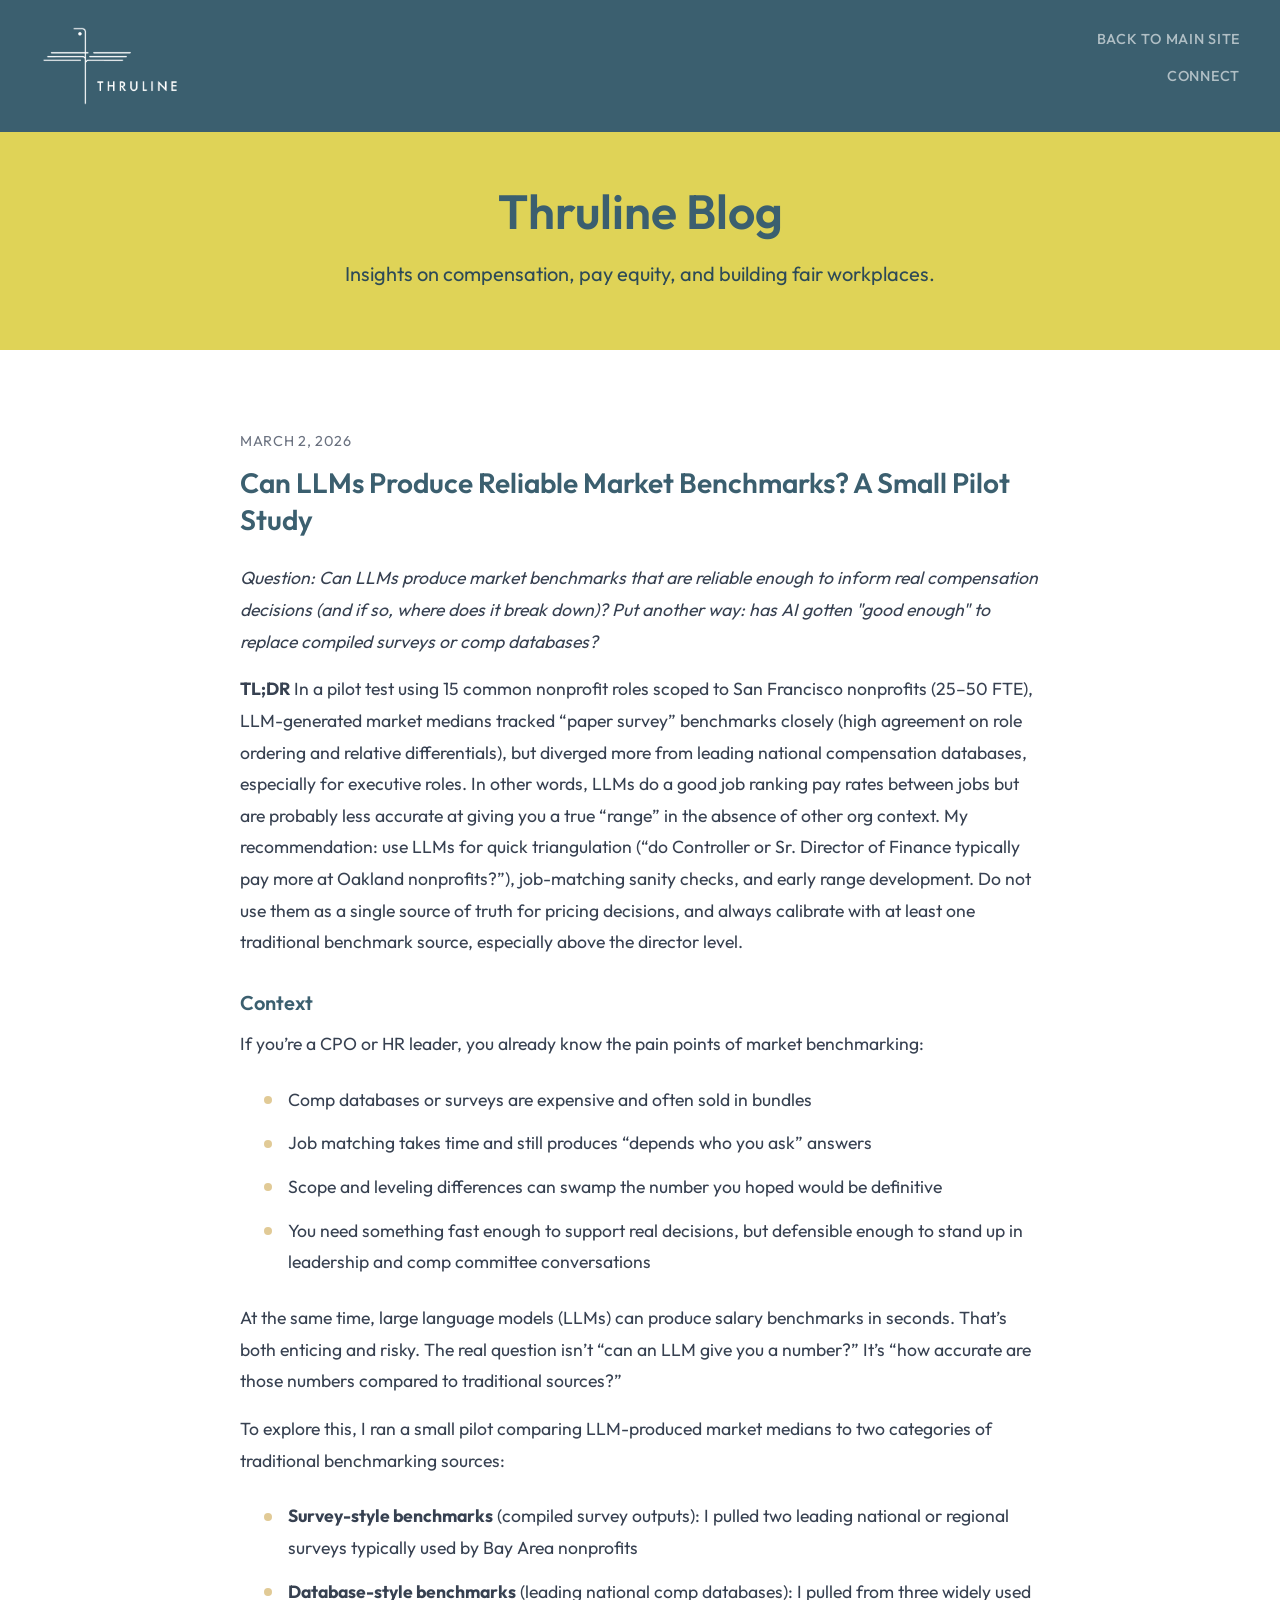
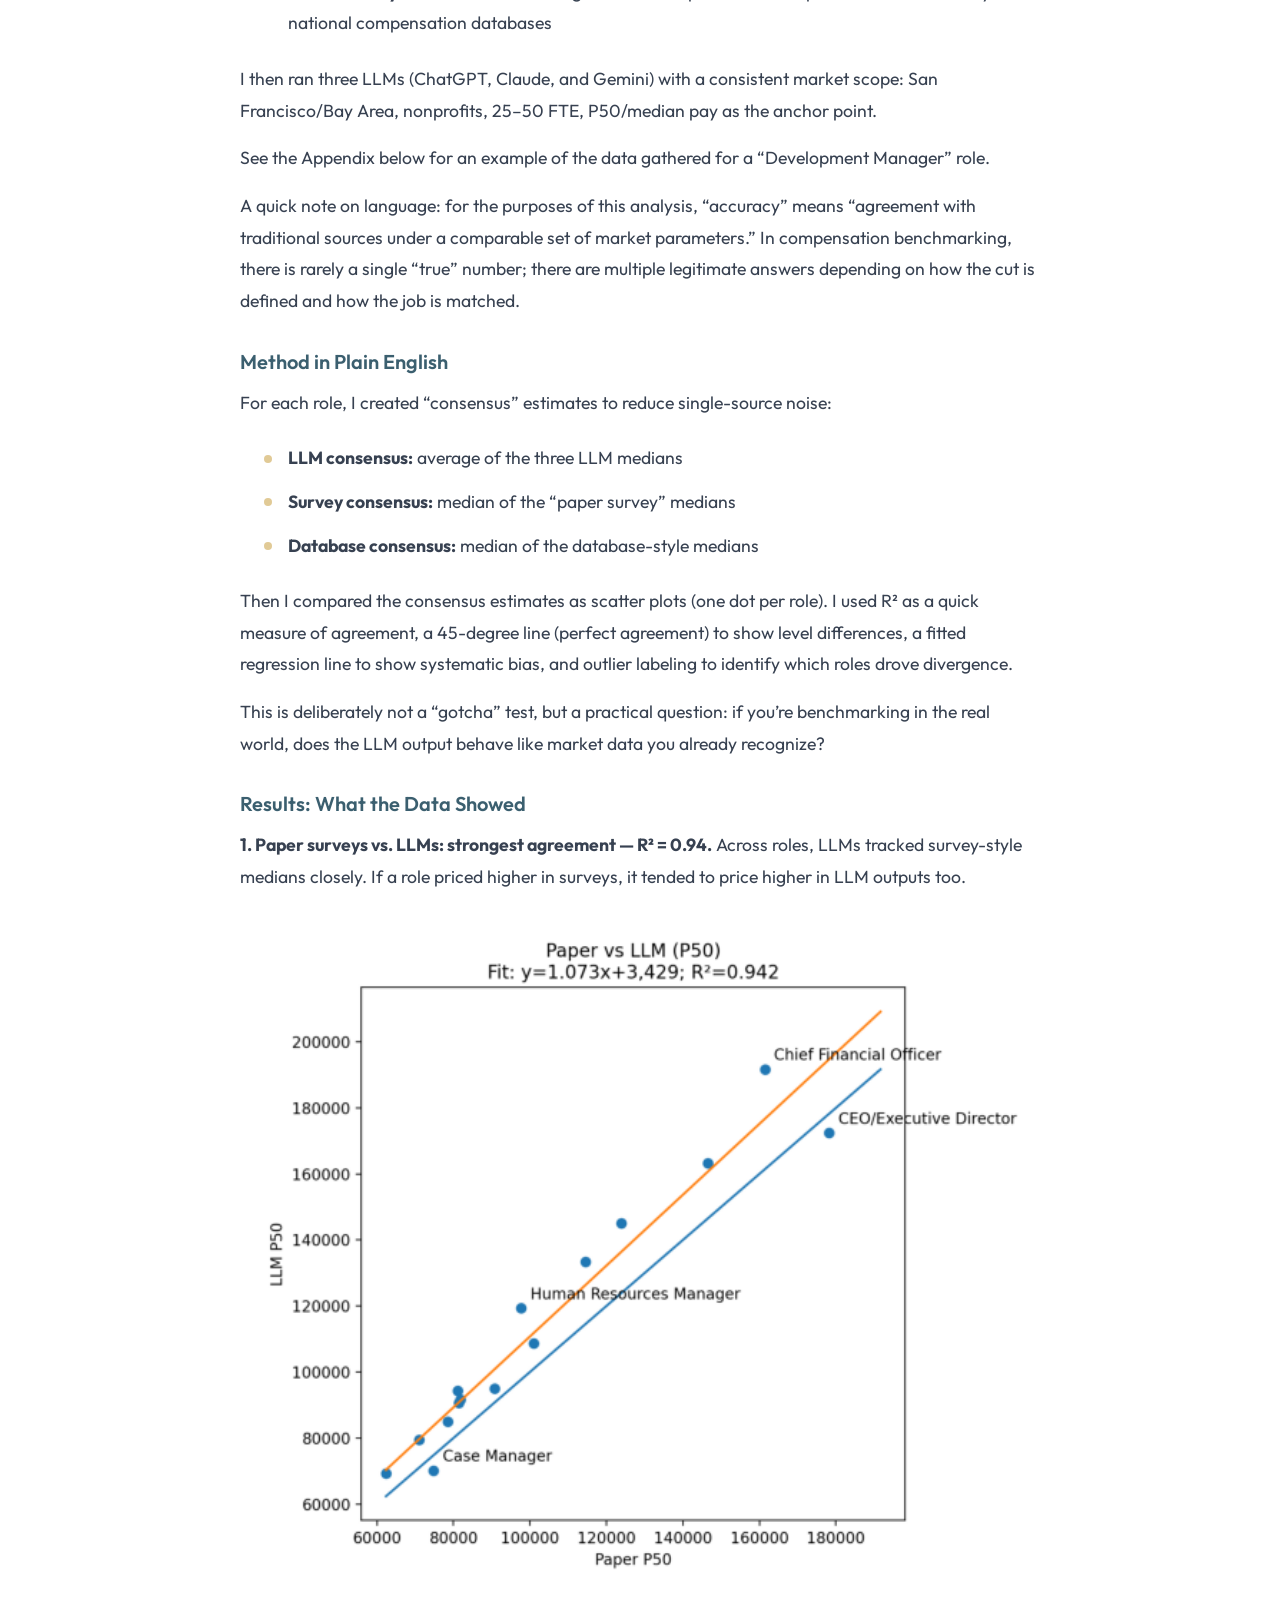
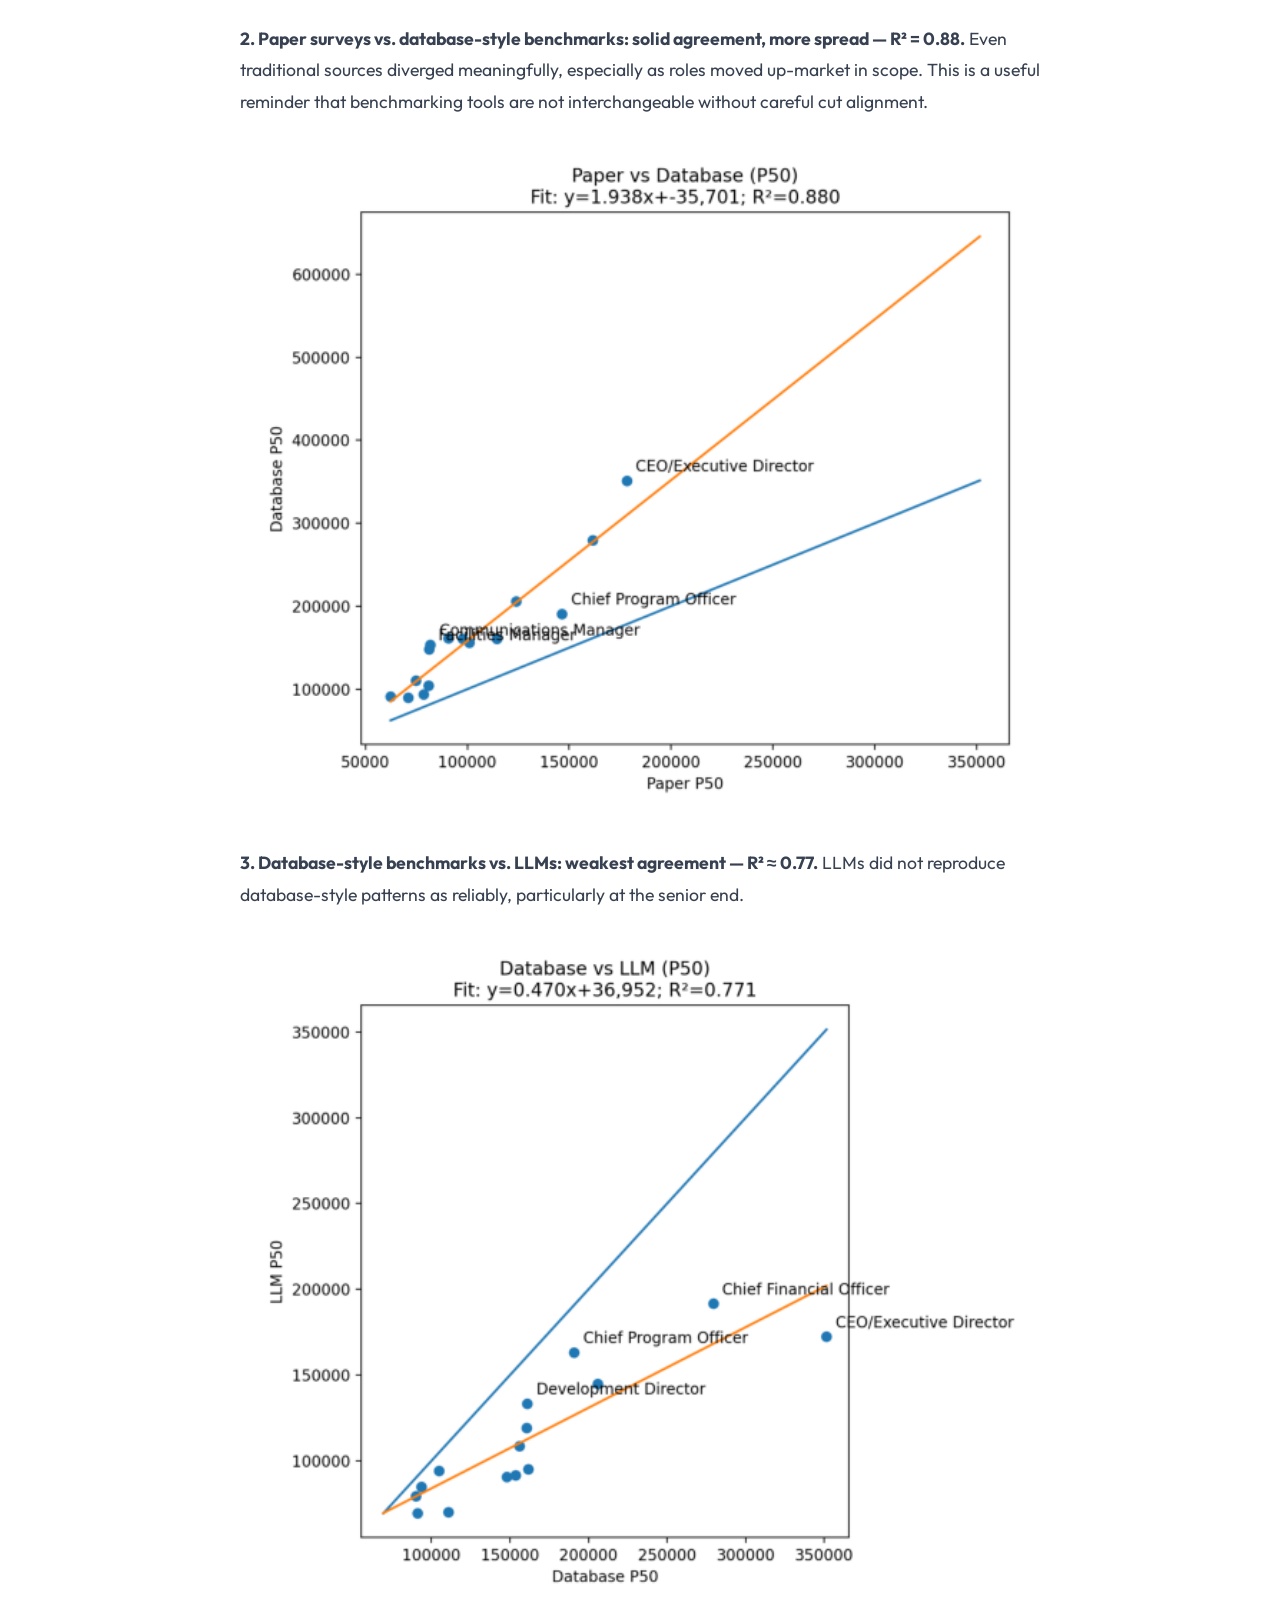
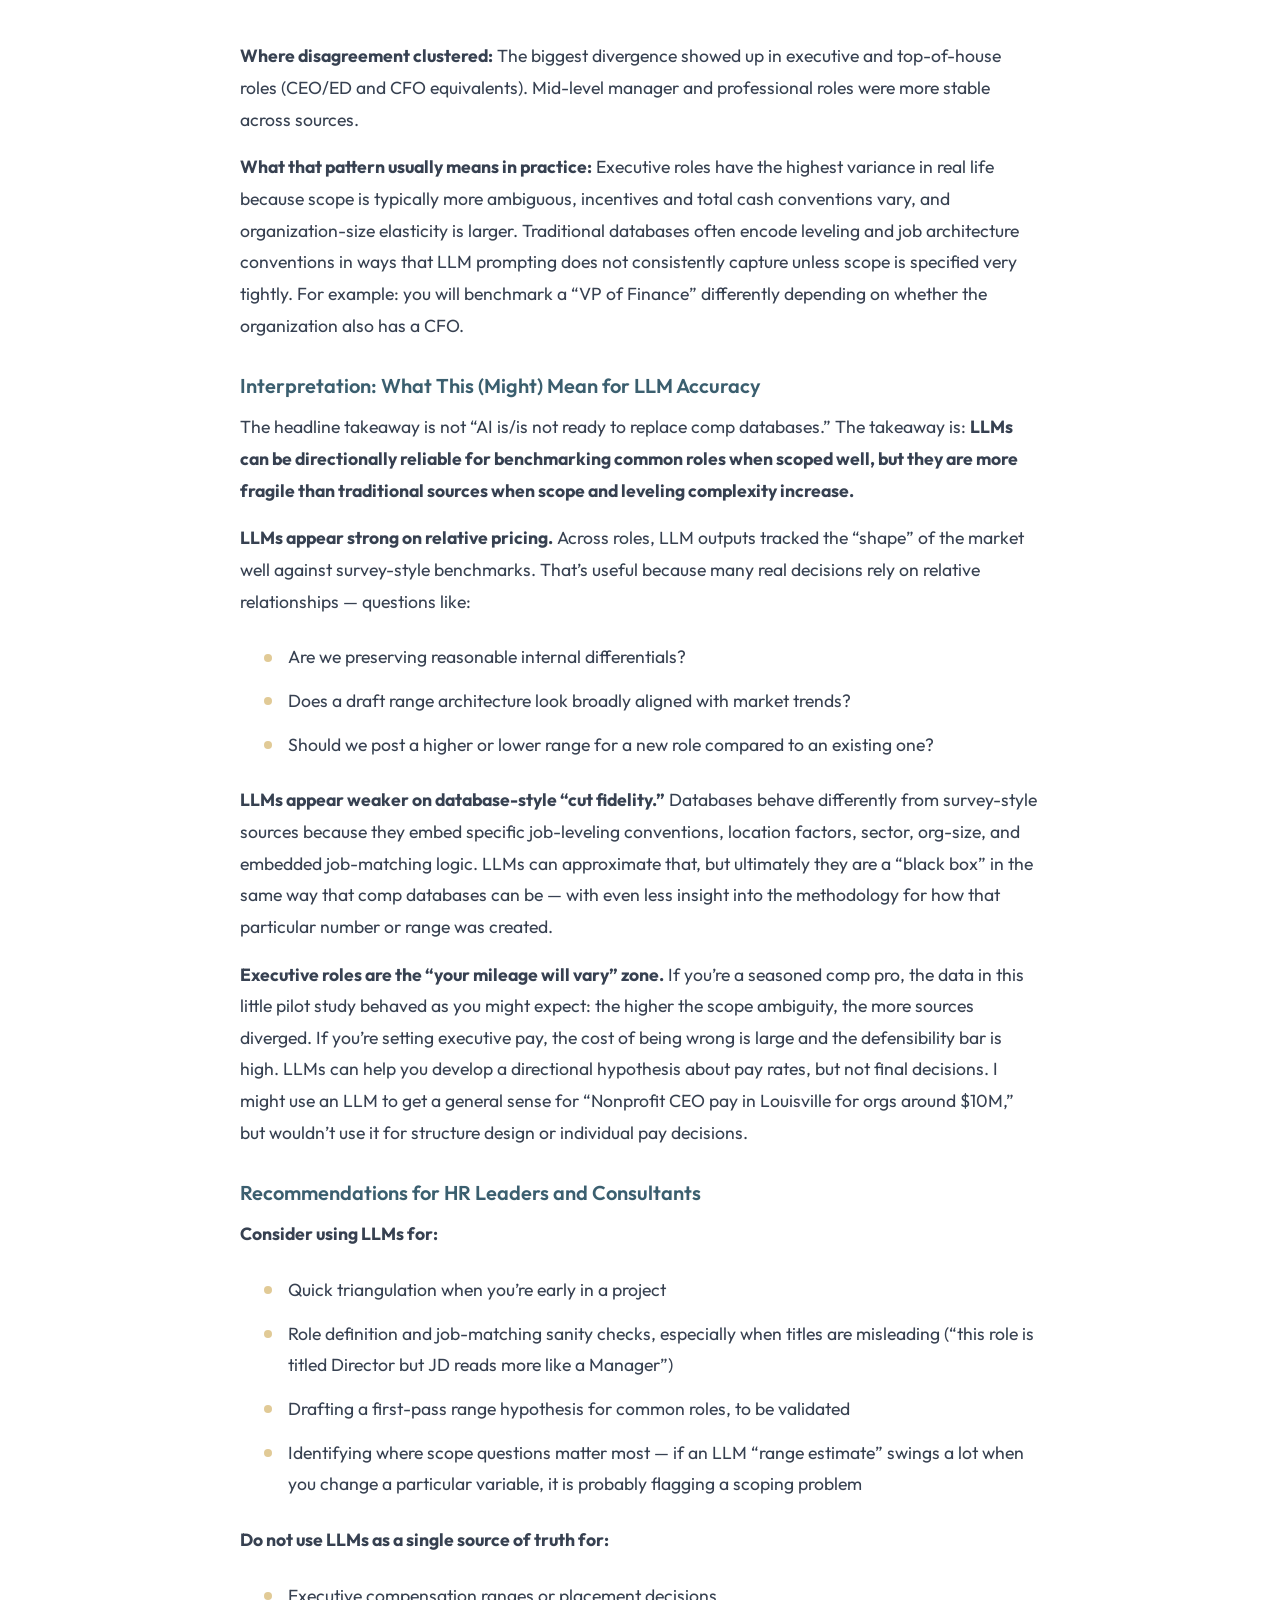
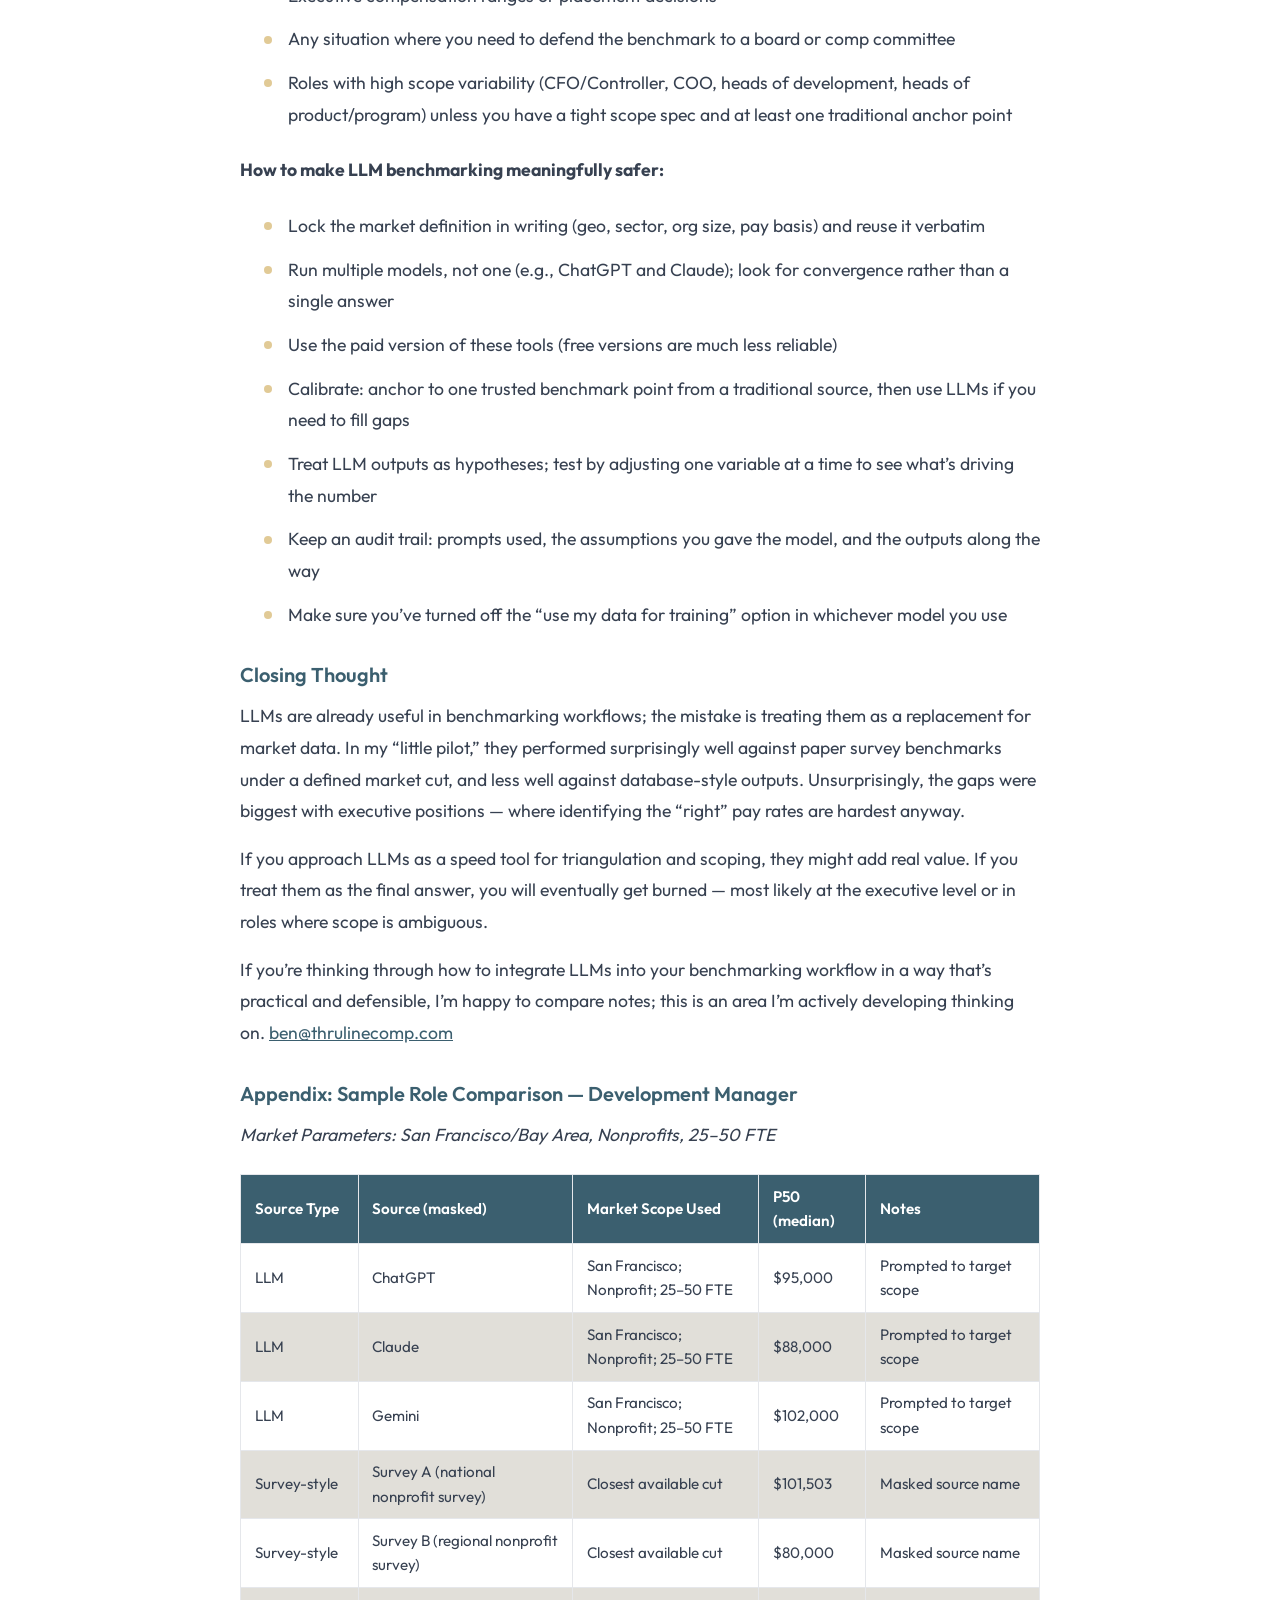
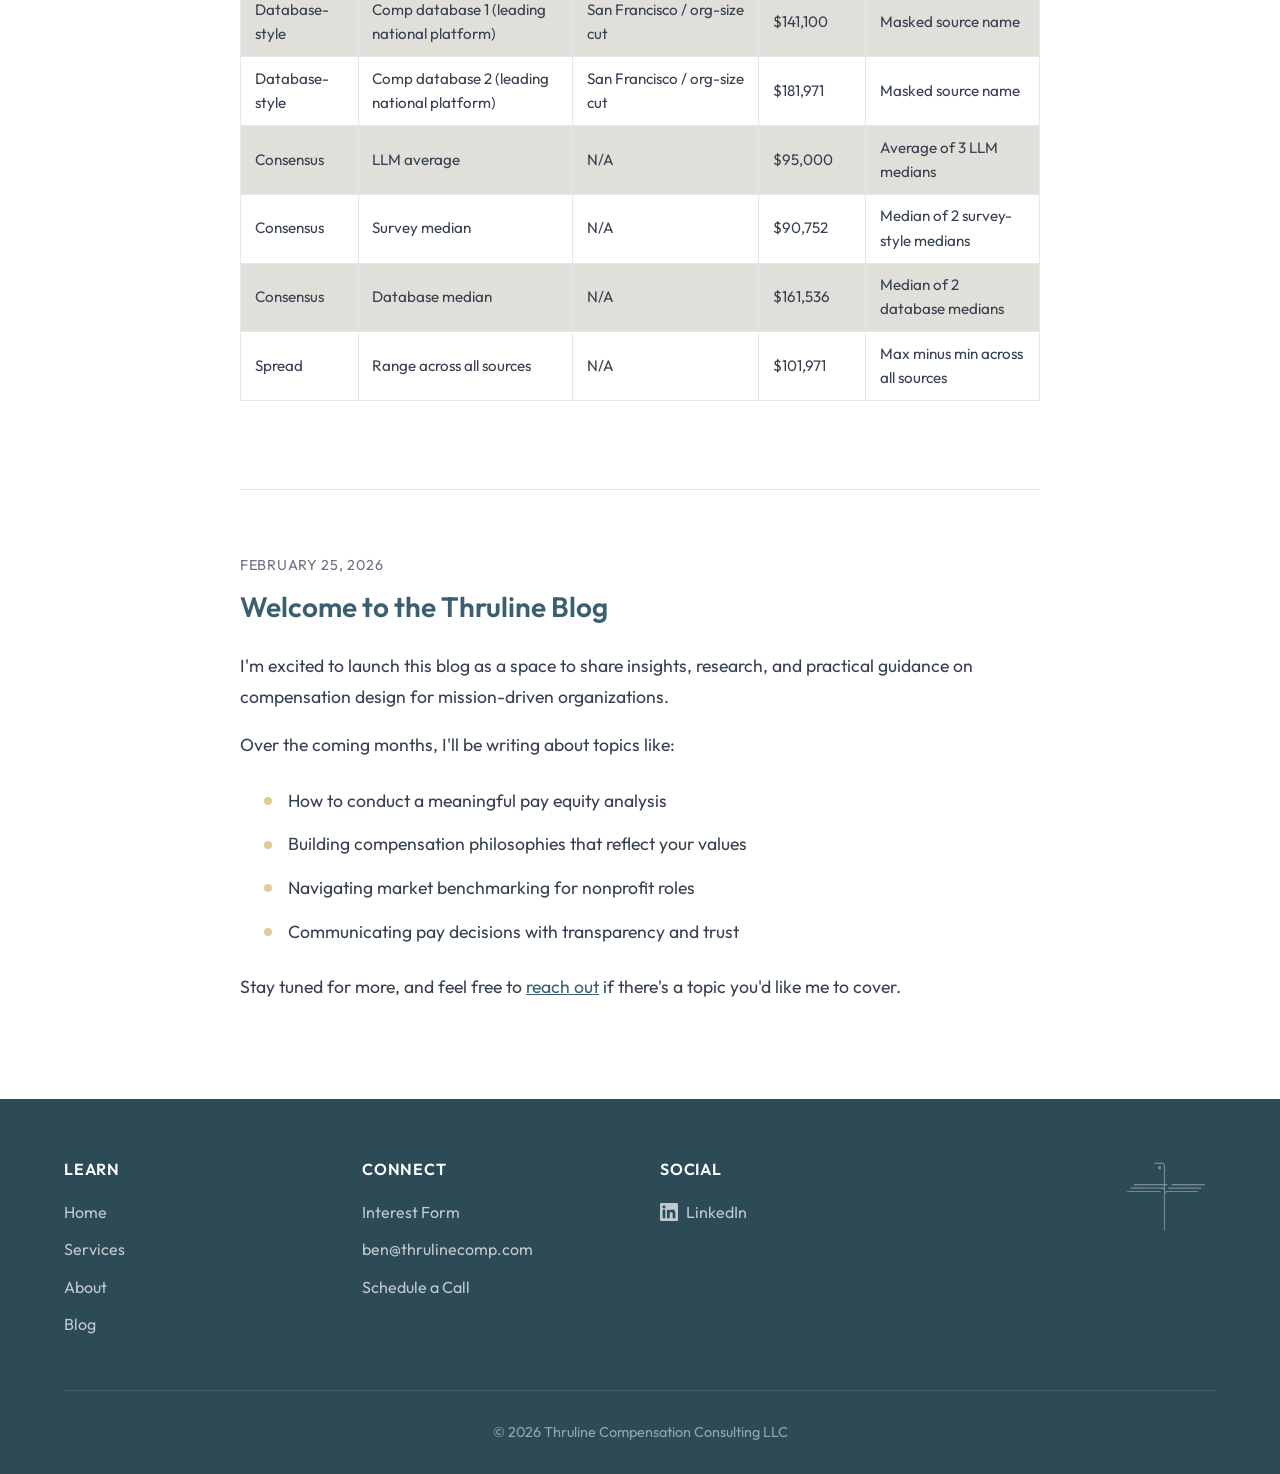
==== commit 838e6780: "Add scatter plot images to LLM benchmark blog post Adds three scatter plot charts to the Results sec" ====
--- a/blog.html
+++ b/blog.html
@@ -75,8 +75,11 @@
 
                 <h3>Results: What the Data Showed</h3>
                 <p><strong>1. Paper surveys vs. LLMs: strongest agreement &mdash; R&sup2; = 0.94.</strong> Across roles, LLMs tracked survey-style medians closely. If a role priced higher in surveys, it tended to price higher in LLM outputs too.</p>
+                <img src="images/paper-survey-vs-llm.png" alt="Scatter plot: Paper Survey vs. LLM consensus medians" class="blog-img">
                 <p><strong>2. Paper surveys vs. database-style benchmarks: solid agreement, more spread &mdash; R&sup2; = 0.88.</strong> Even traditional sources diverged meaningfully, especially as roles moved up-market in scope. This is a useful reminder that benchmarking tools are not interchangeable without careful cut alignment.</p>
+                <img src="images/paper-survey-vs-database.png" alt="Scatter plot: Paper Survey vs. Database consensus medians" class="blog-img">
                 <p><strong>3. Database-style benchmarks vs. LLMs: weakest agreement &mdash; R&sup2; &asymp; 0.77.</strong> LLMs did not reproduce database-style patterns as reliably, particularly at the senior end.</p>
+                <img src="images/database-vs-llm.png" alt="Scatter plot: Database vs. LLM consensus medians" class="blog-img">
                 <p><strong>Where disagreement clustered:</strong> The biggest divergence showed up in executive and top-of-house roles (CEO/ED and CFO equivalents). Mid-level manager and professional roles were more stable across sources.</p>
                 <p><strong>What that pattern usually means in practice:</strong> Executive roles have the highest variance in real life because scope is typically more ambiguous, incentives and total cash conventions vary, and organization-size elasticity is larger. Traditional databases often encode leveling and job architecture conventions in ways that LLM prompting does not consistently capture unless scope is specified very tightly. For example: you will benchmark a &ldquo;VP of Finance&rdquo; differently depending on whether the organization also has a CFO.</p>
 
--- a/styles.css
+++ b/styles.css
@@ -1217,6 +1217,14 @@
     color: var(--color-primary-light);
 }
 
+.blog-img {
+    width: 100%;
+    height: auto;
+    border-radius: 8px;
+    margin: 1rem 0 1.5rem;
+    display: block;
+}
+
 .blog-post h3 {
     color: var(--color-primary);
     font-size: 1.25rem;
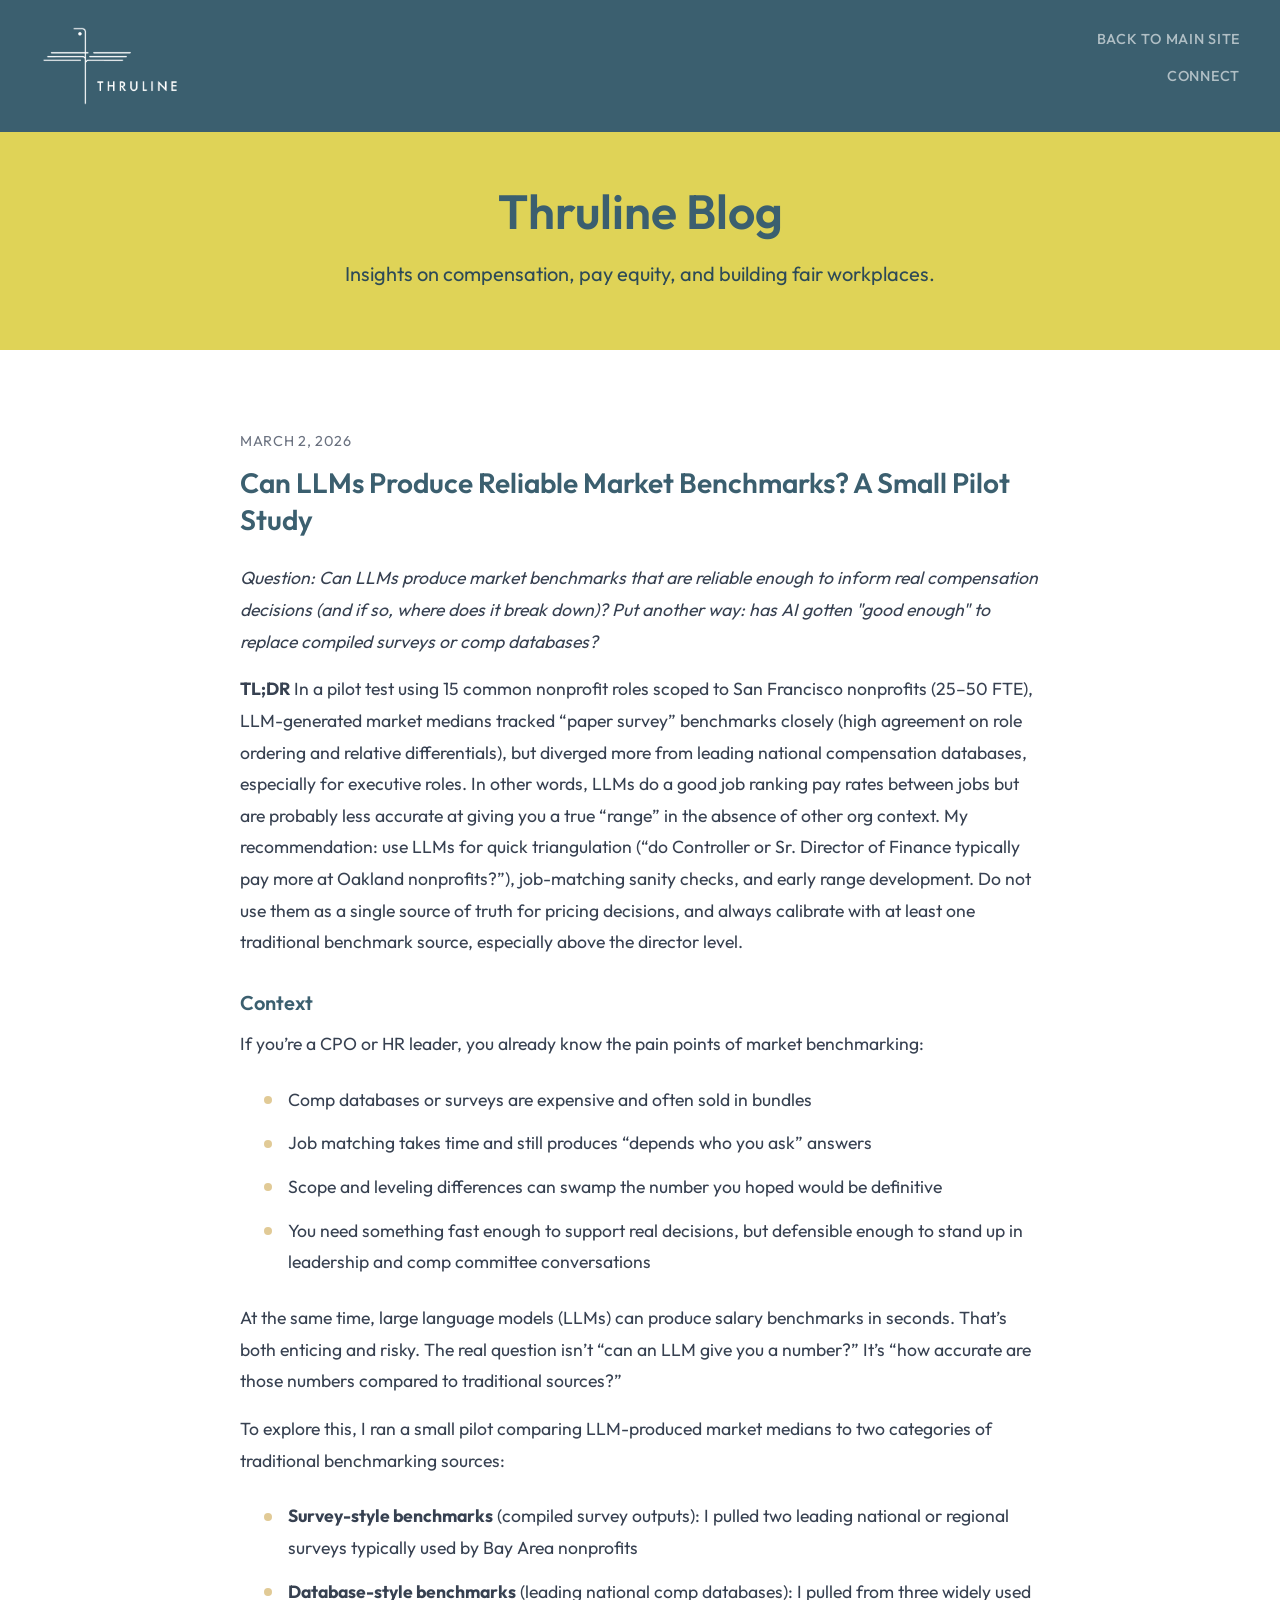
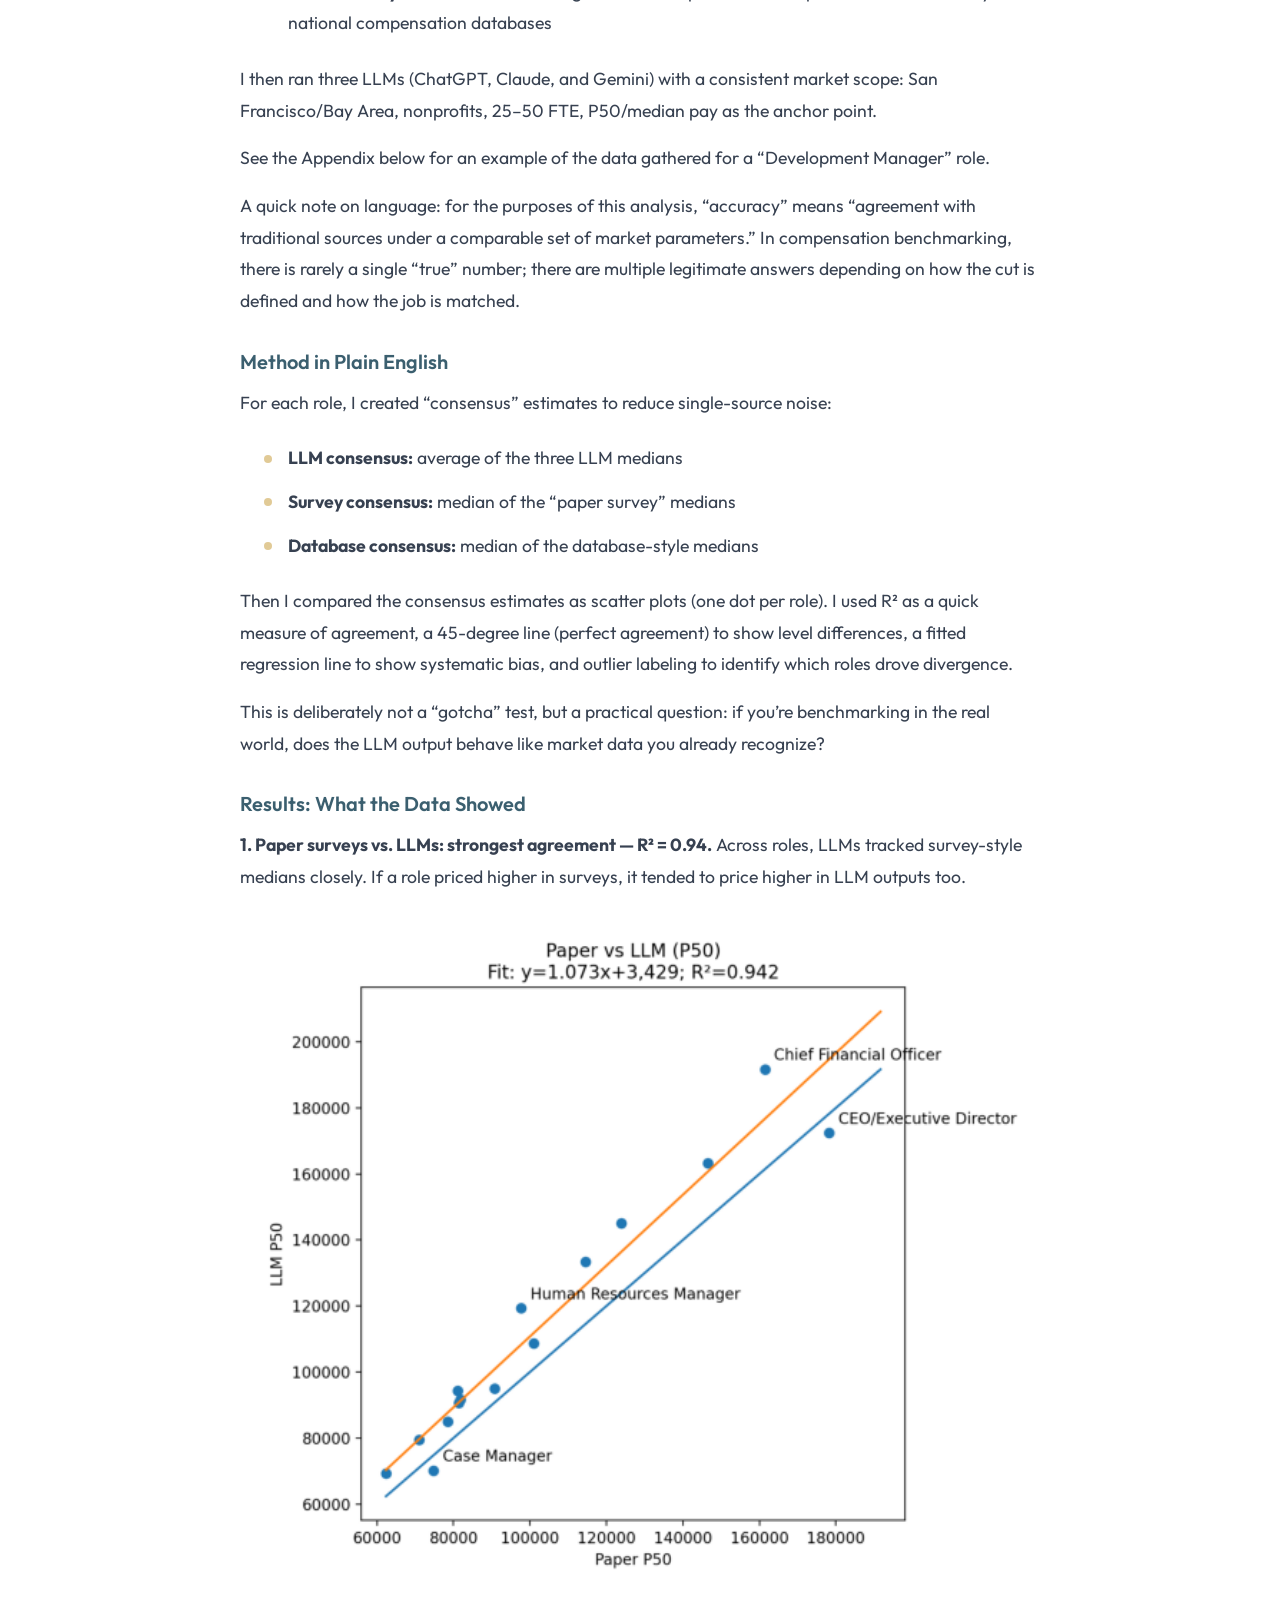
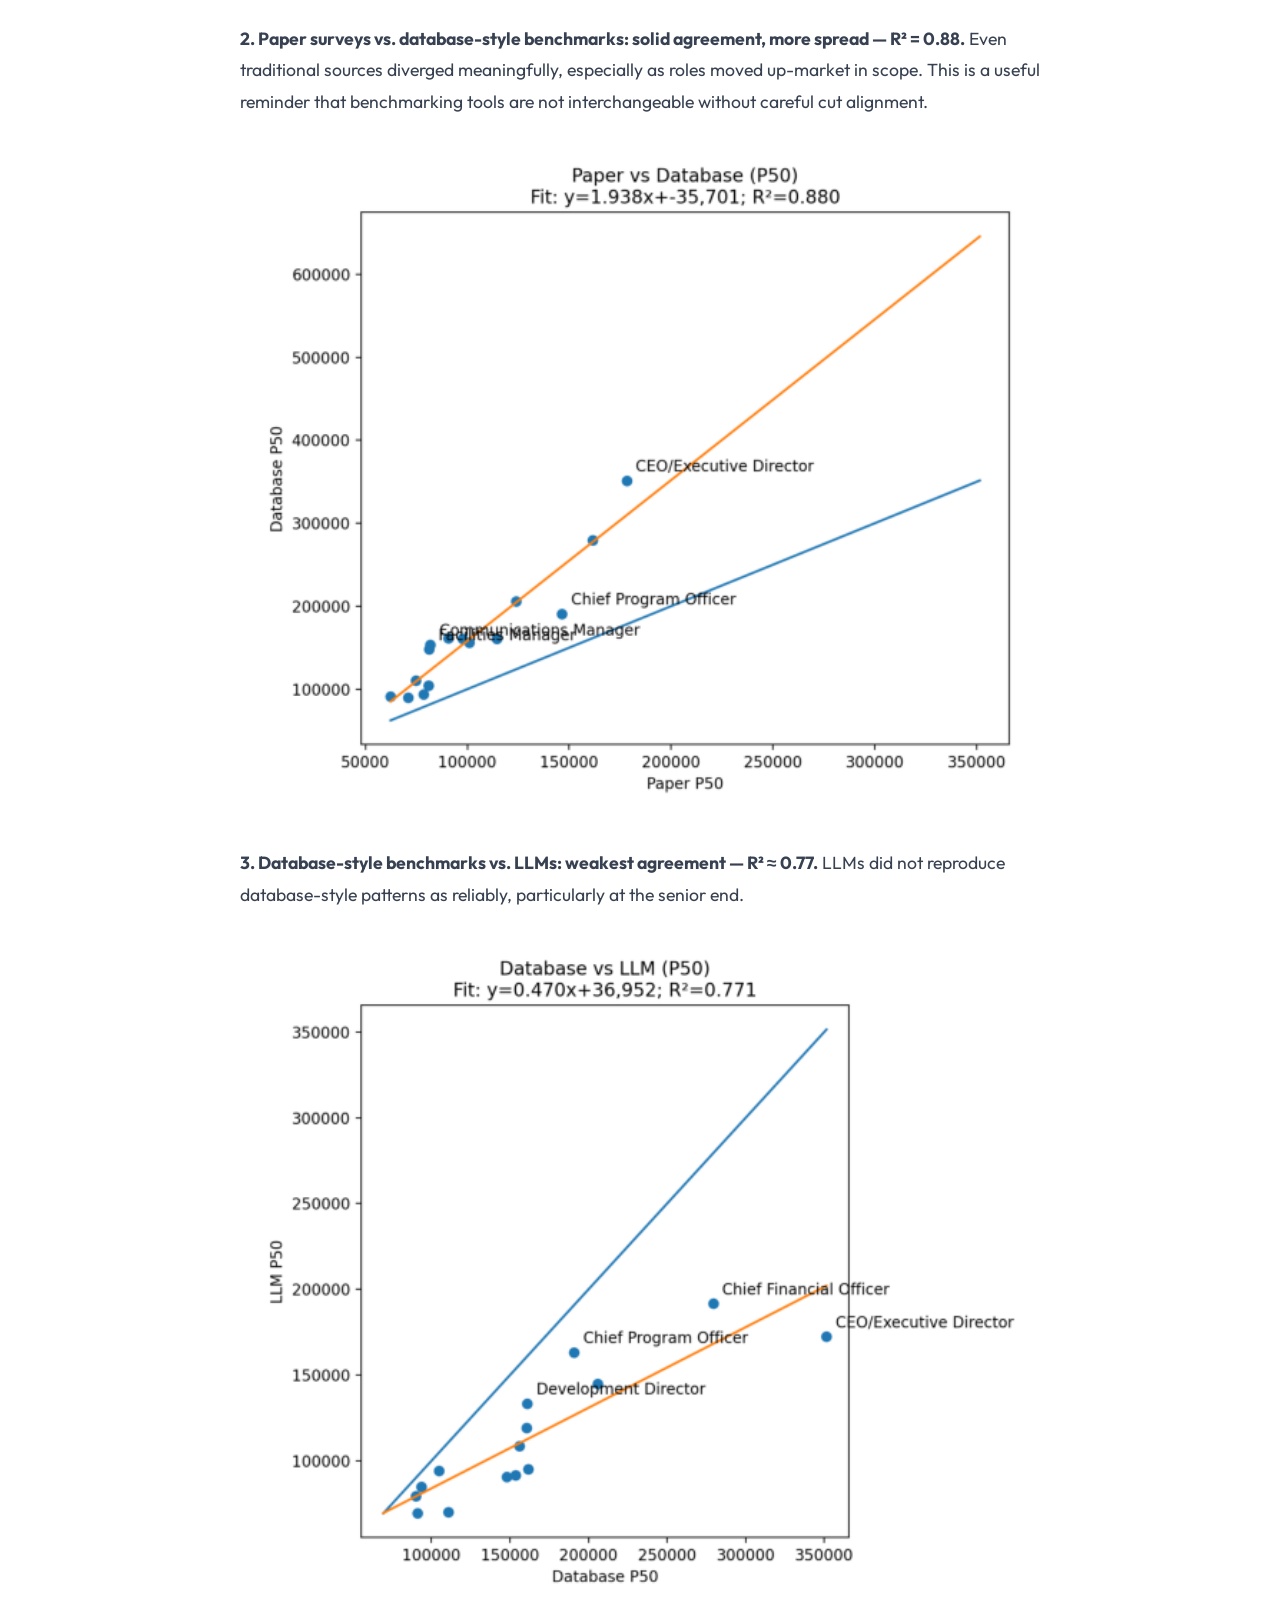
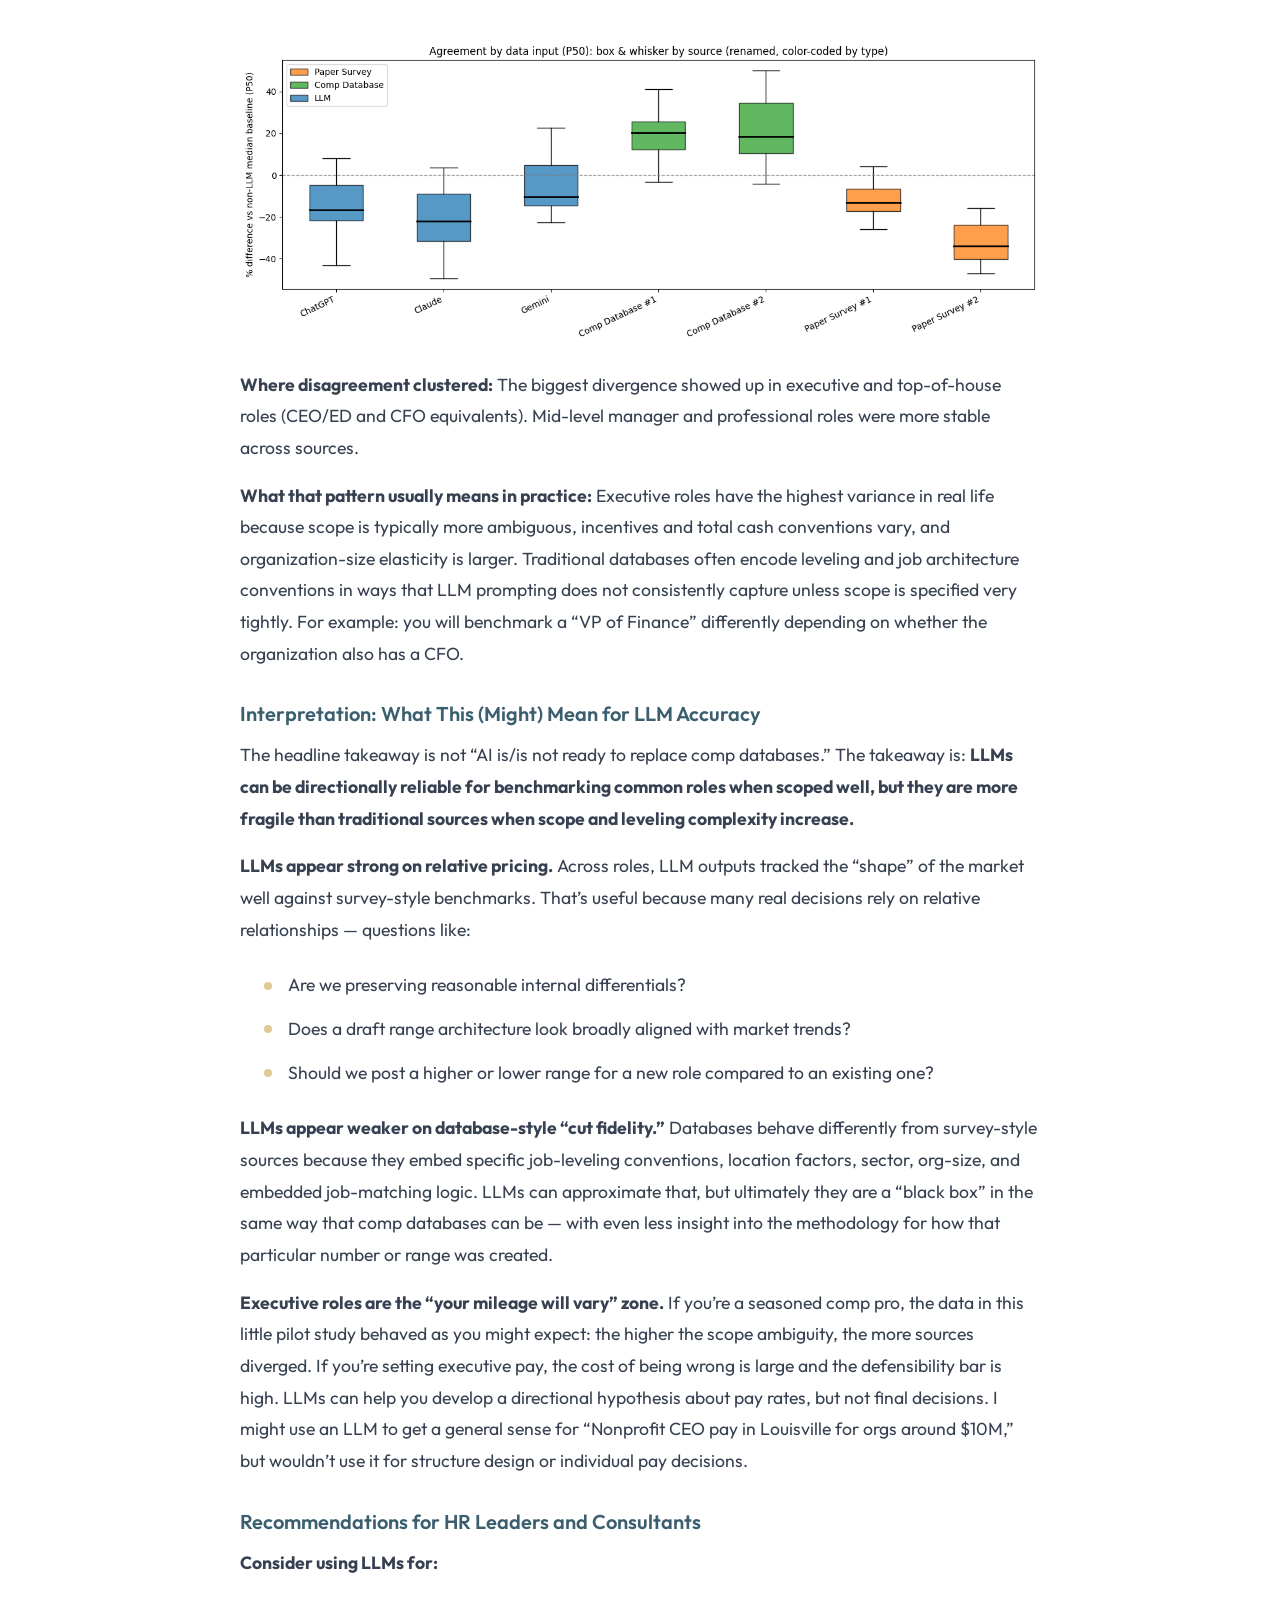
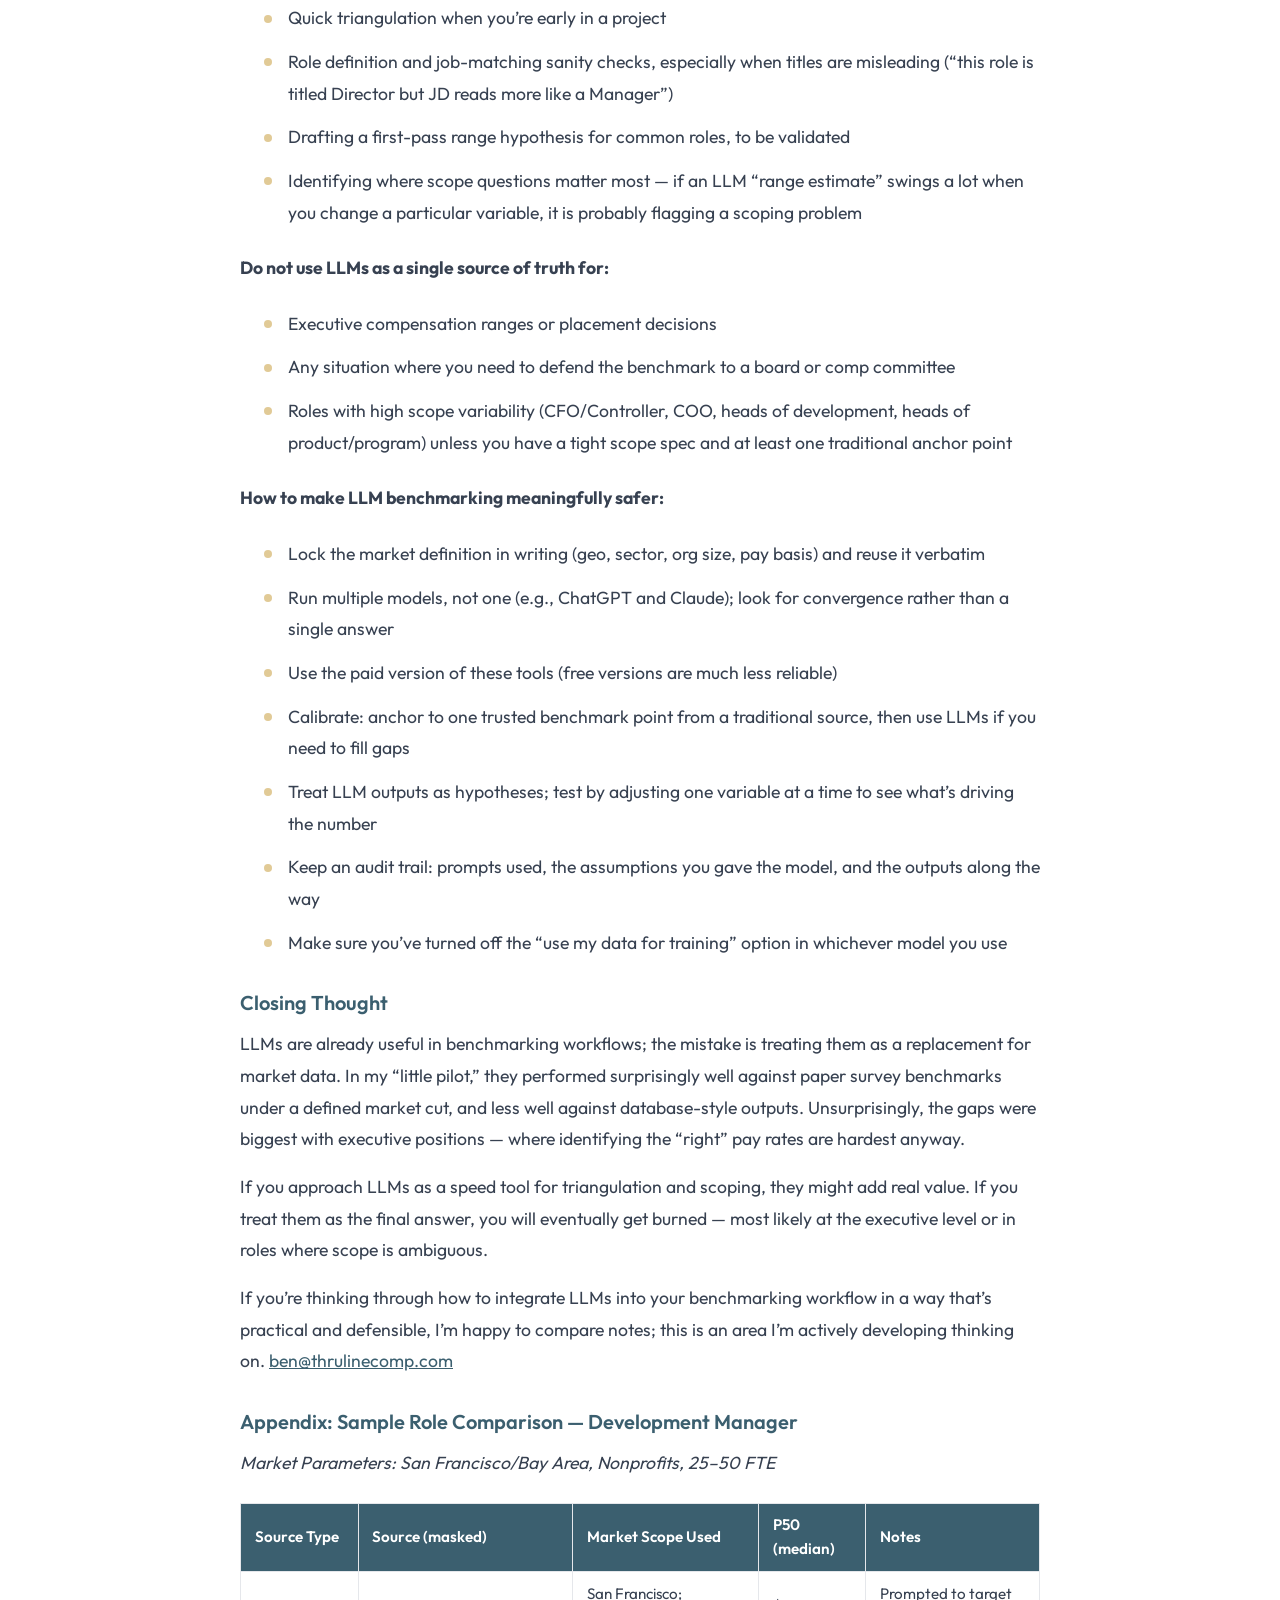
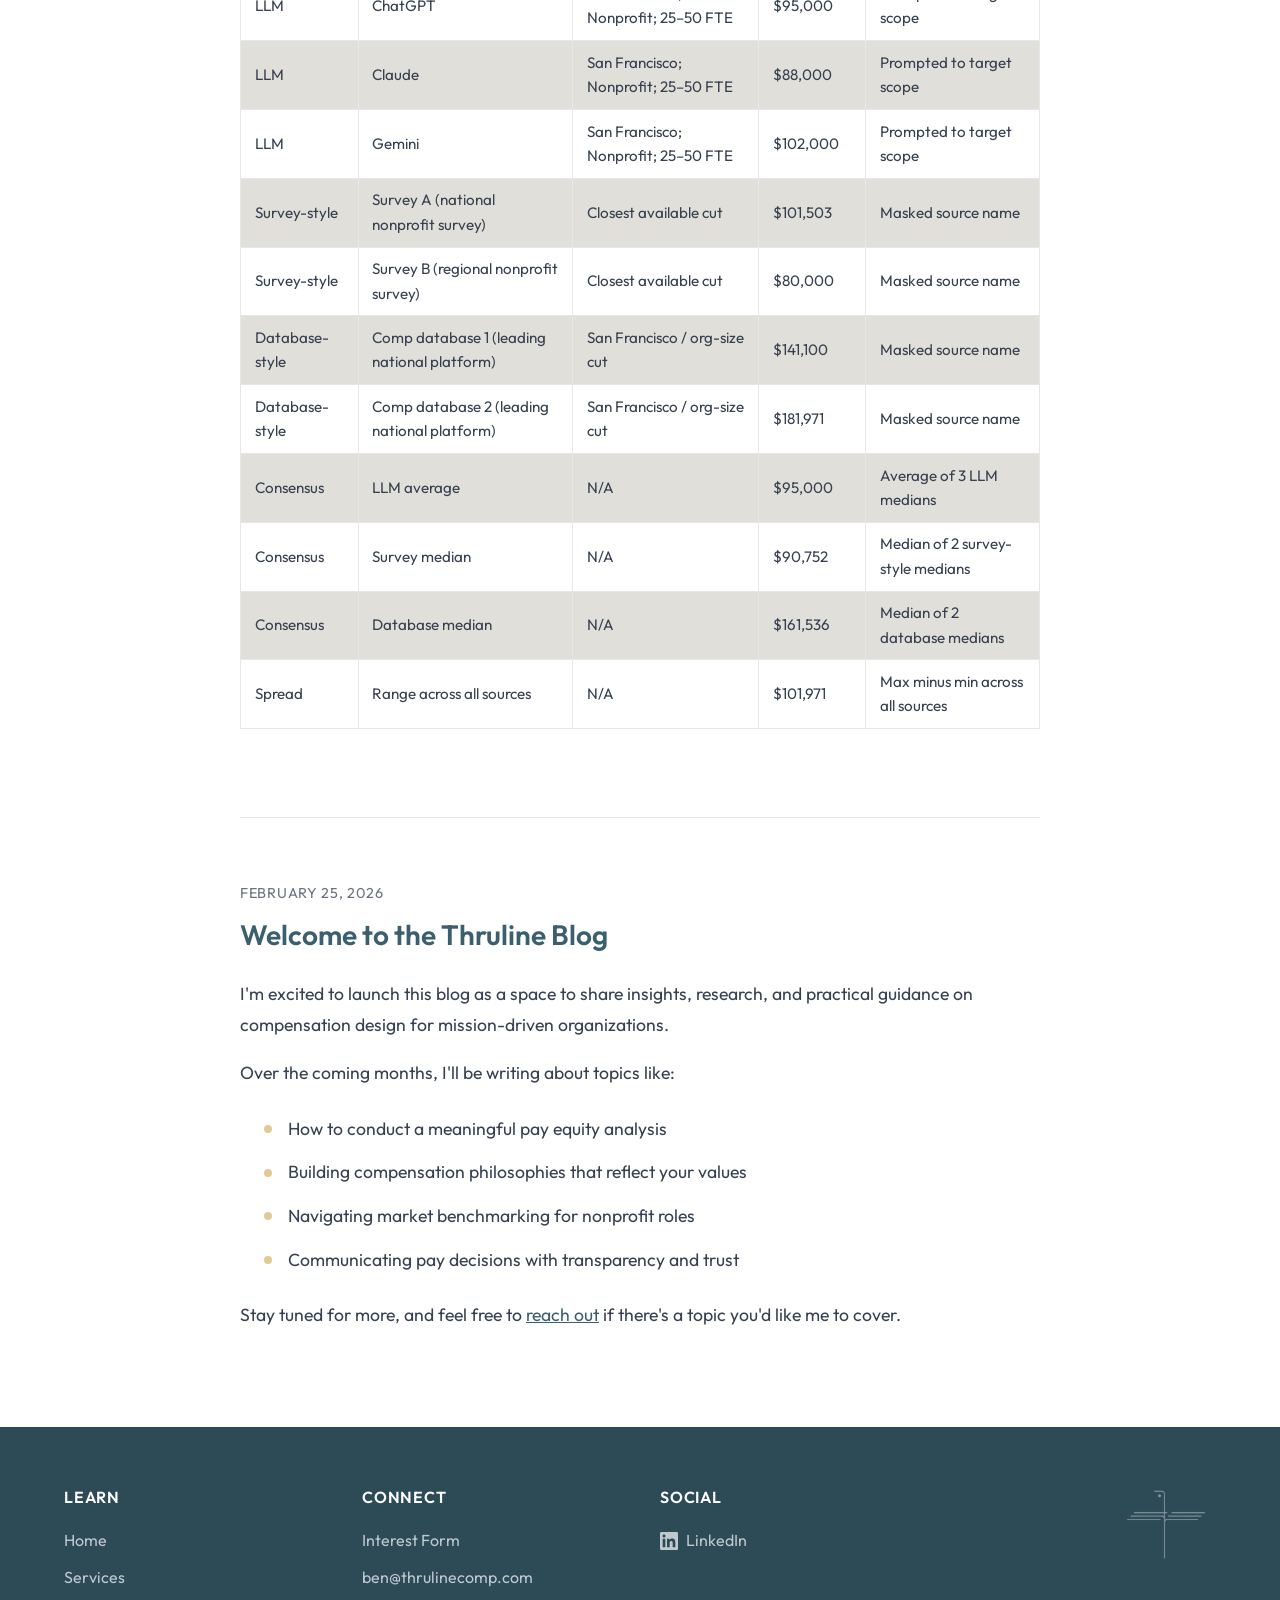
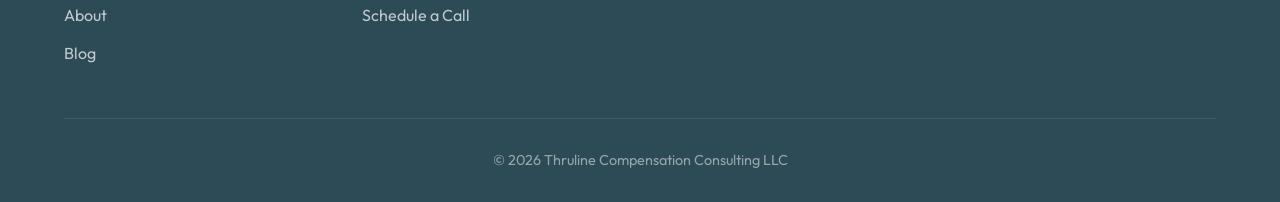
==== commit ef35c8e5: "Add box and whisker chart to LLM benchmark blog post Adds summary chart showing P50 agreement by dat" ====
--- a/blog.html
+++ b/blog.html
@@ -80,6 +80,7 @@
                 <img src="images/paper-survey-vs-database.png" alt="Scatter plot: Paper Survey vs. Database consensus medians" class="blog-img">
                 <p><strong>3. Database-style benchmarks vs. LLMs: weakest agreement &mdash; R&sup2; &asymp; 0.77.</strong> LLMs did not reproduce database-style patterns as reliably, particularly at the senior end.</p>
                 <img src="images/database-vs-llm.png" alt="Scatter plot: Database vs. LLM consensus medians" class="blog-img">
+                <img src="images/data-source-range-box-whisker.png" alt="Box and whisker chart: Agreement by data source (P50) across LLMs, comp databases, and paper surveys" class="blog-img">
                 <p><strong>Where disagreement clustered:</strong> The biggest divergence showed up in executive and top-of-house roles (CEO/ED and CFO equivalents). Mid-level manager and professional roles were more stable across sources.</p>
                 <p><strong>What that pattern usually means in practice:</strong> Executive roles have the highest variance in real life because scope is typically more ambiguous, incentives and total cash conventions vary, and organization-size elasticity is larger. Traditional databases often encode leveling and job architecture conventions in ways that LLM prompting does not consistently capture unless scope is specified very tightly. For example: you will benchmark a &ldquo;VP of Finance&rdquo; differently depending on whether the organization also has a CFO.</p>
 
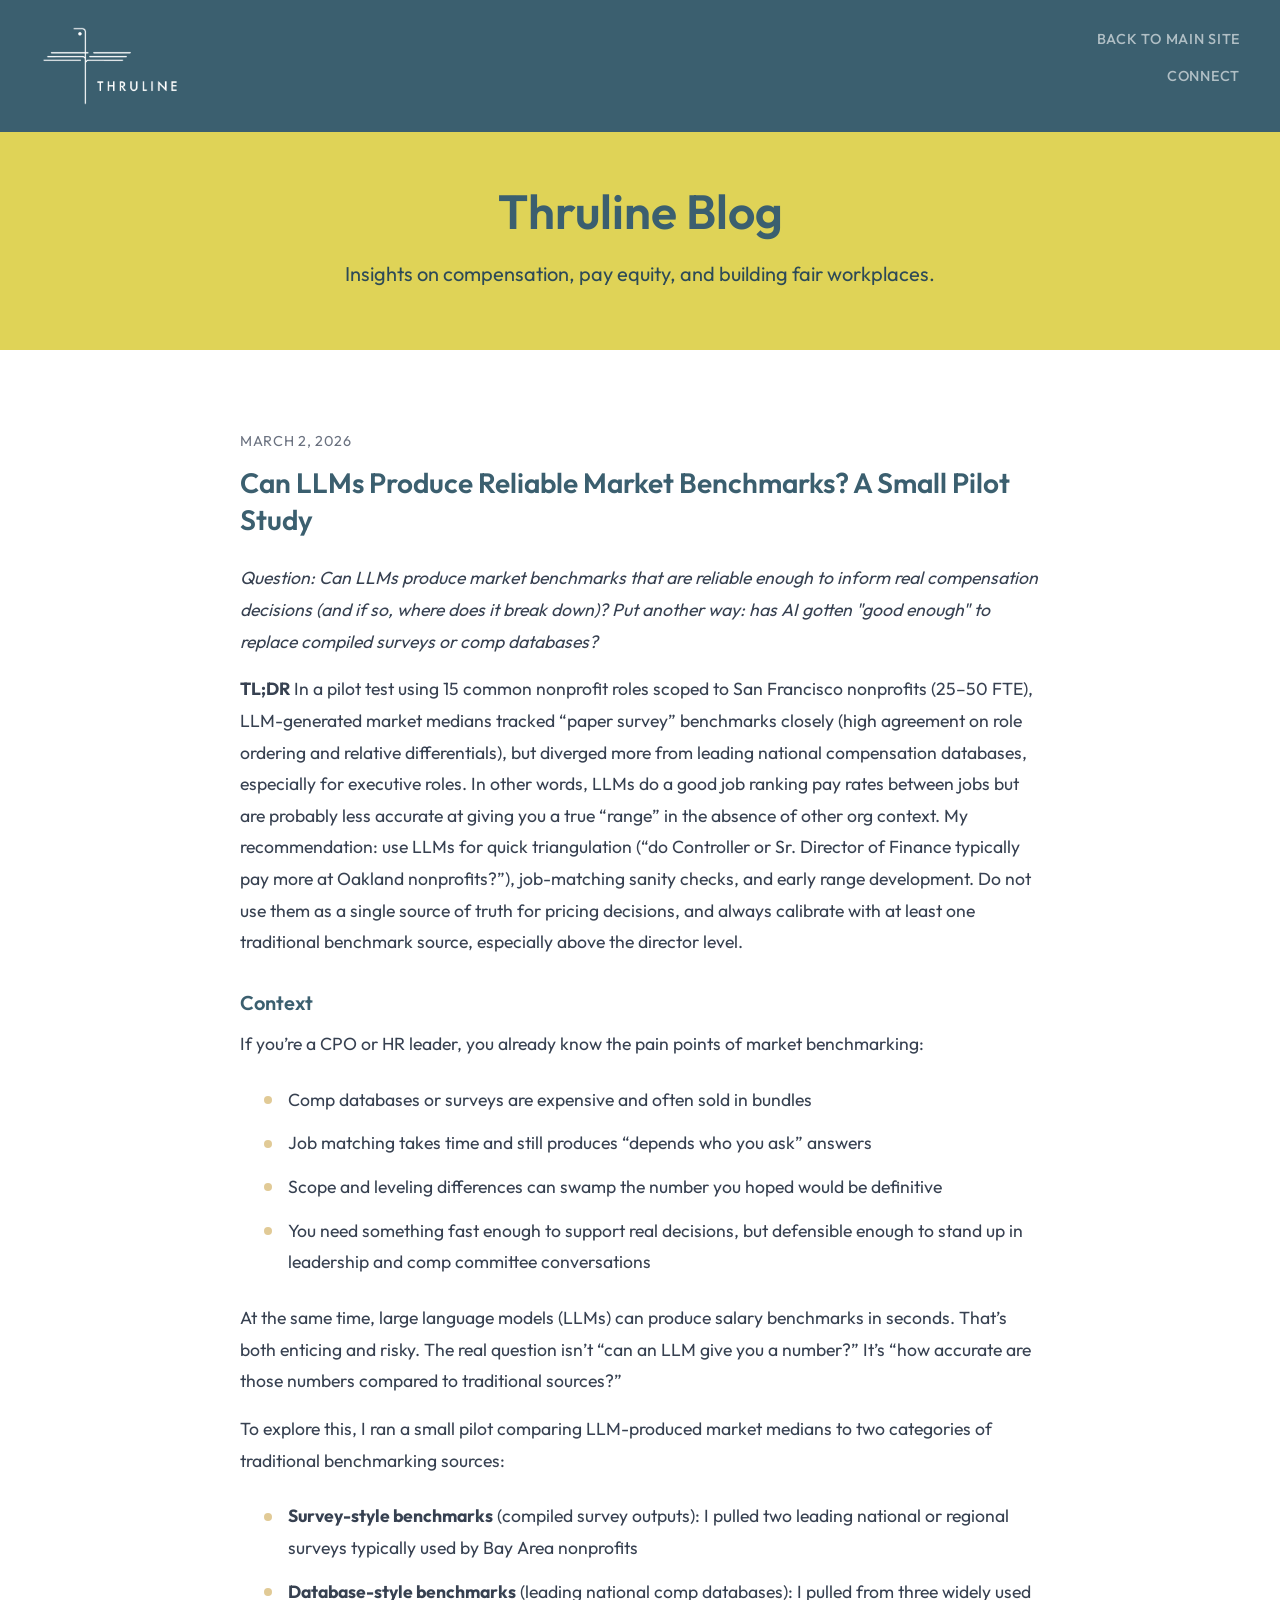
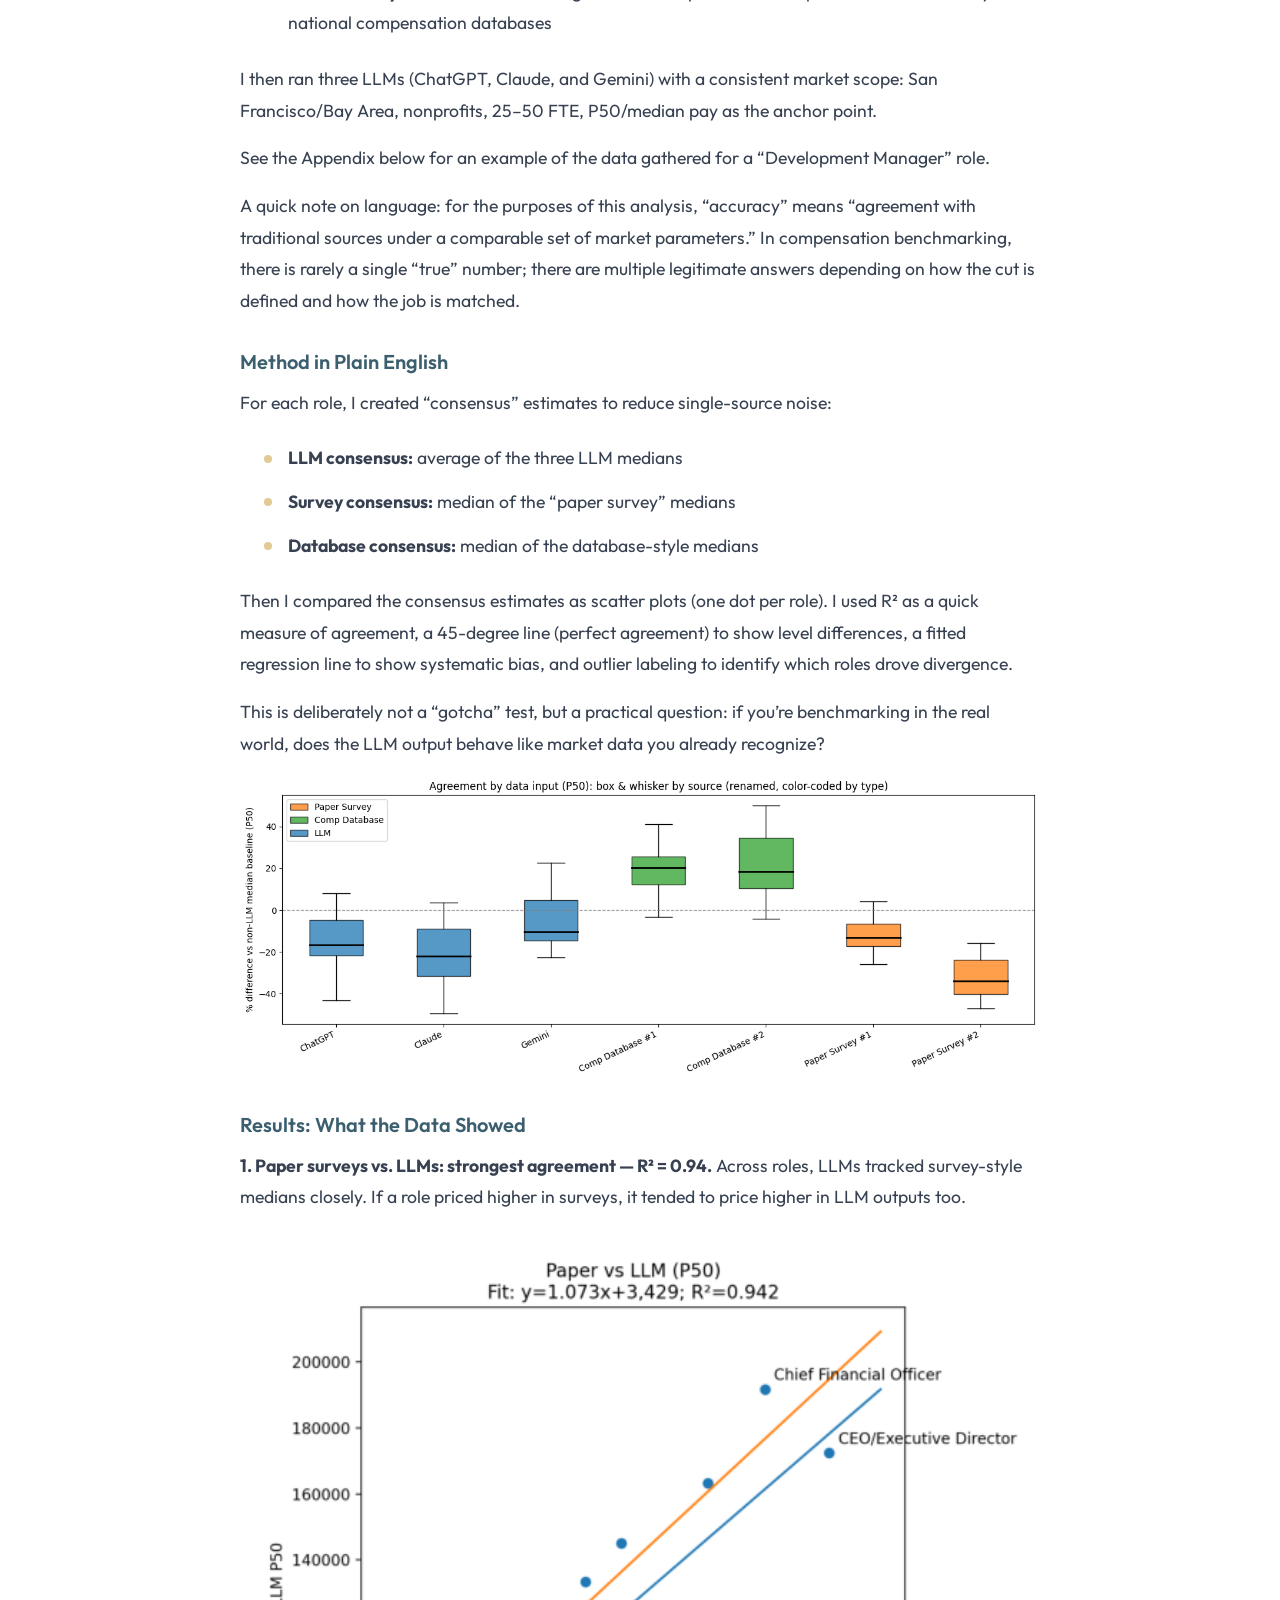
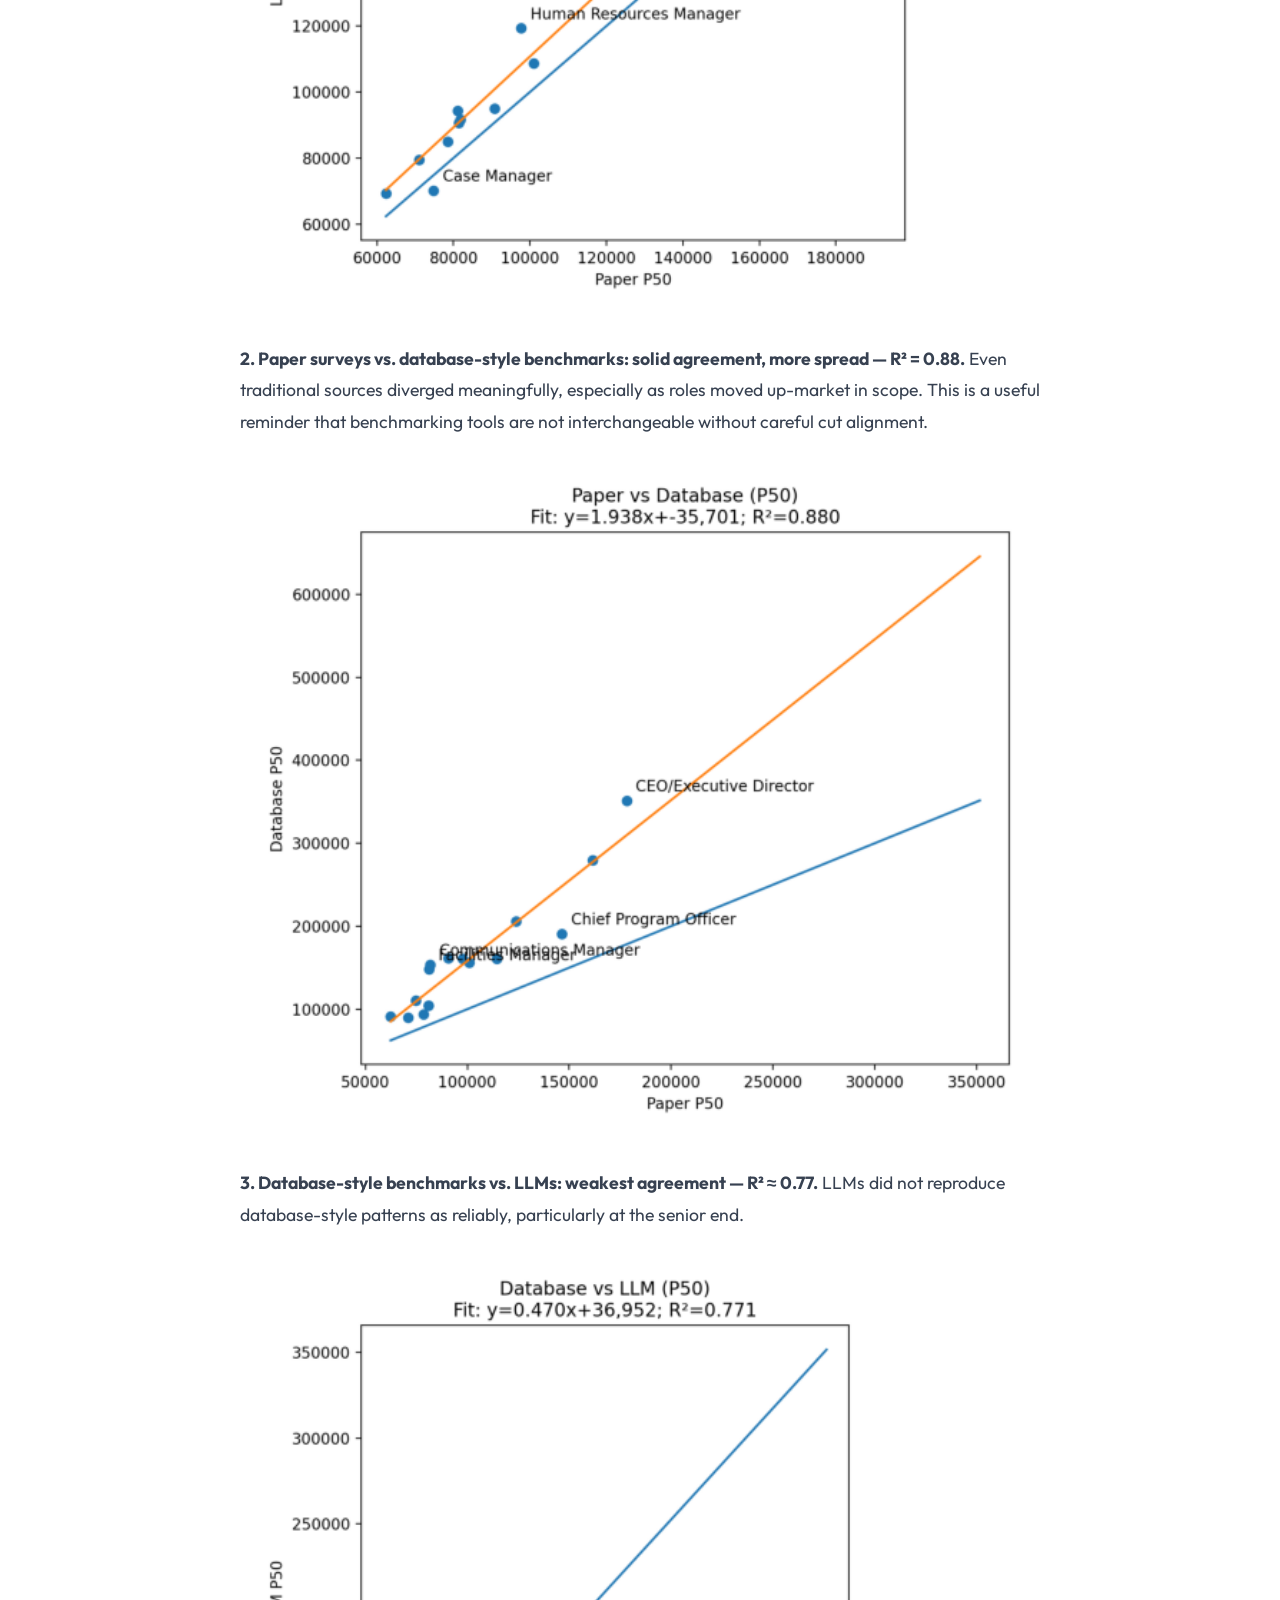
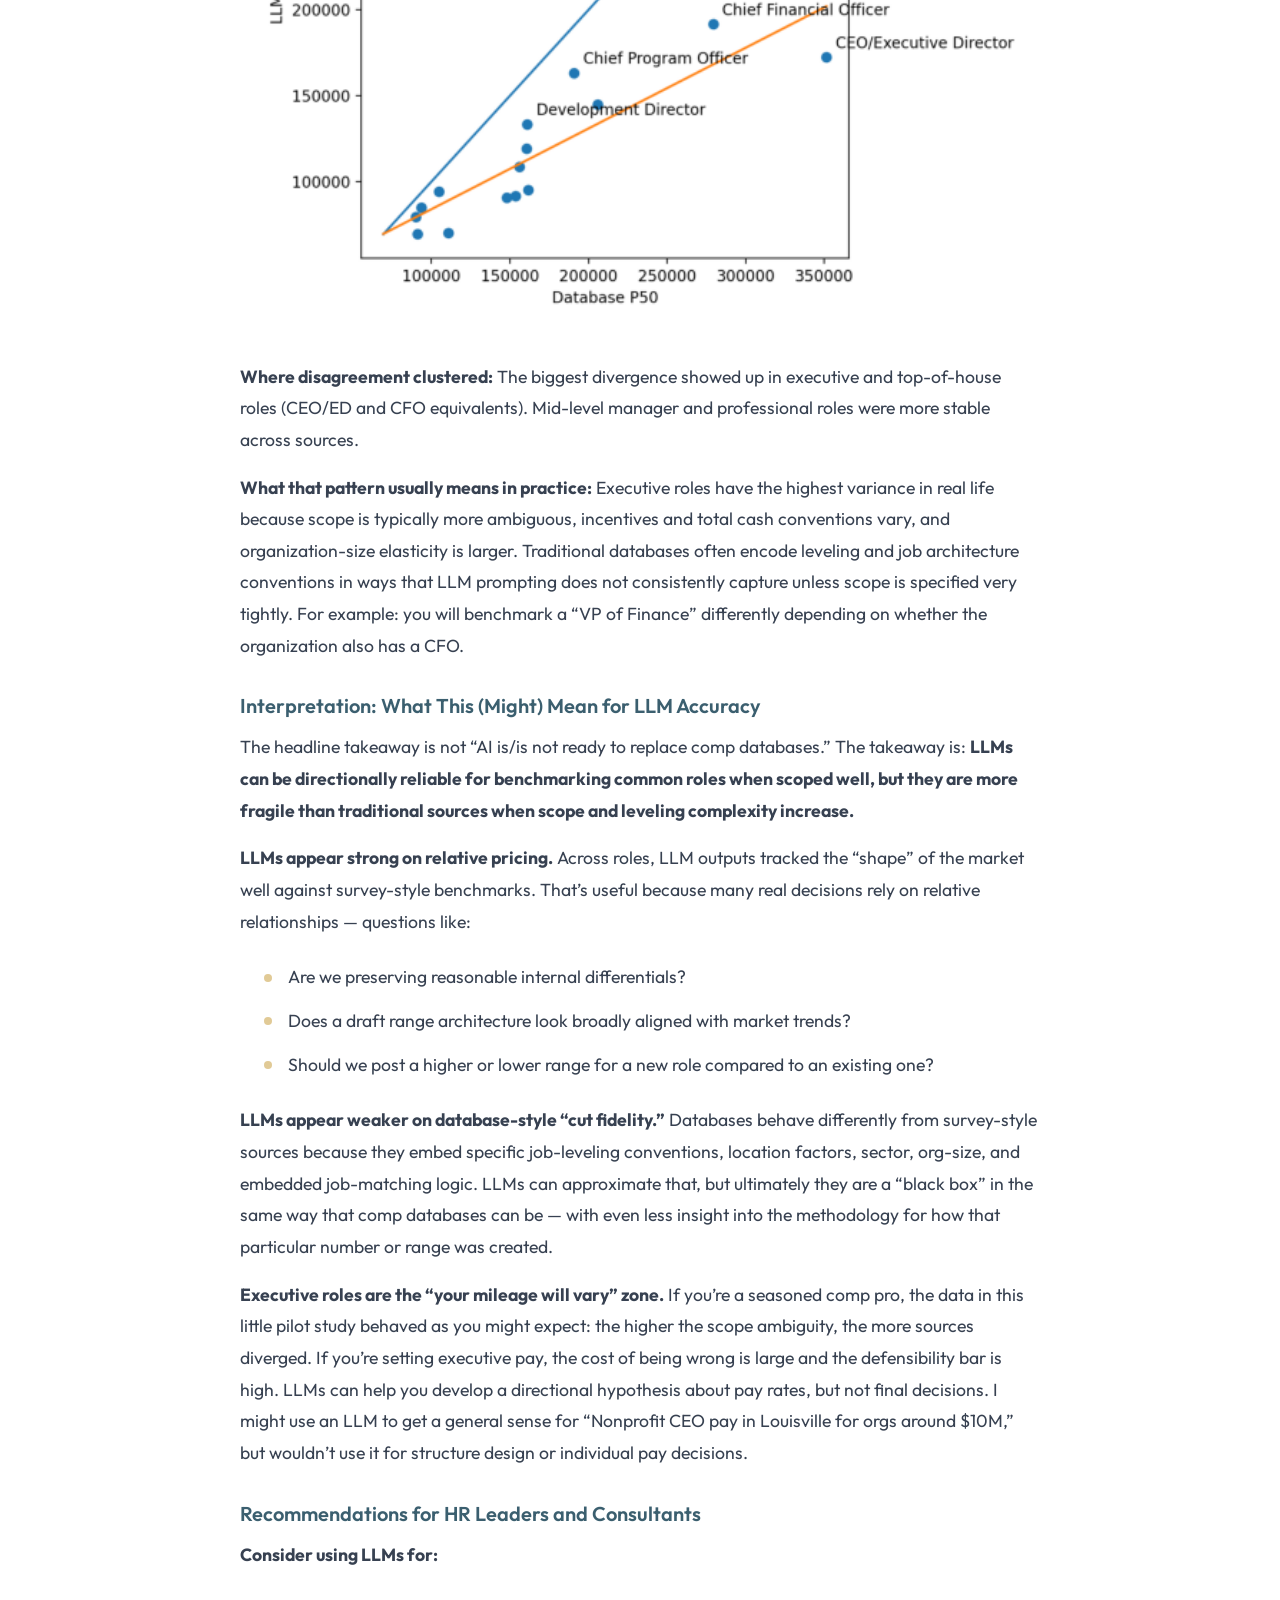
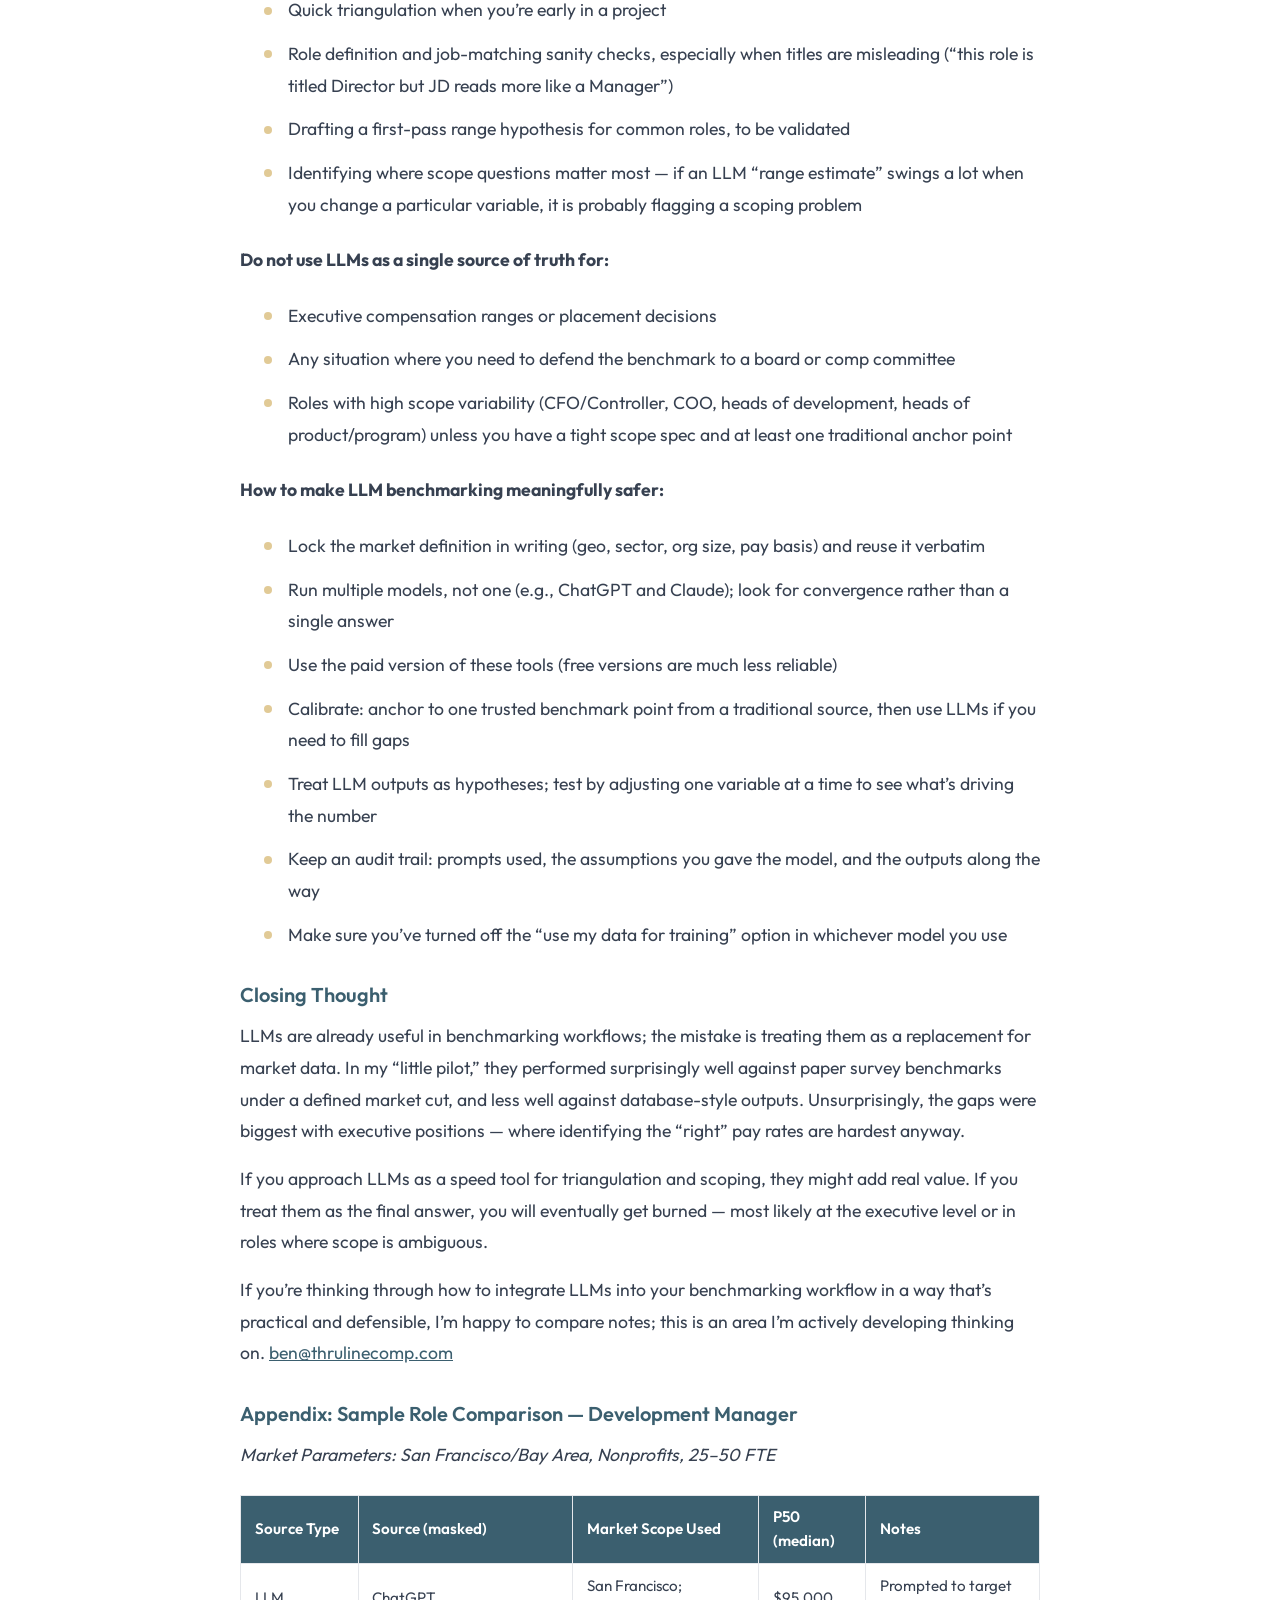
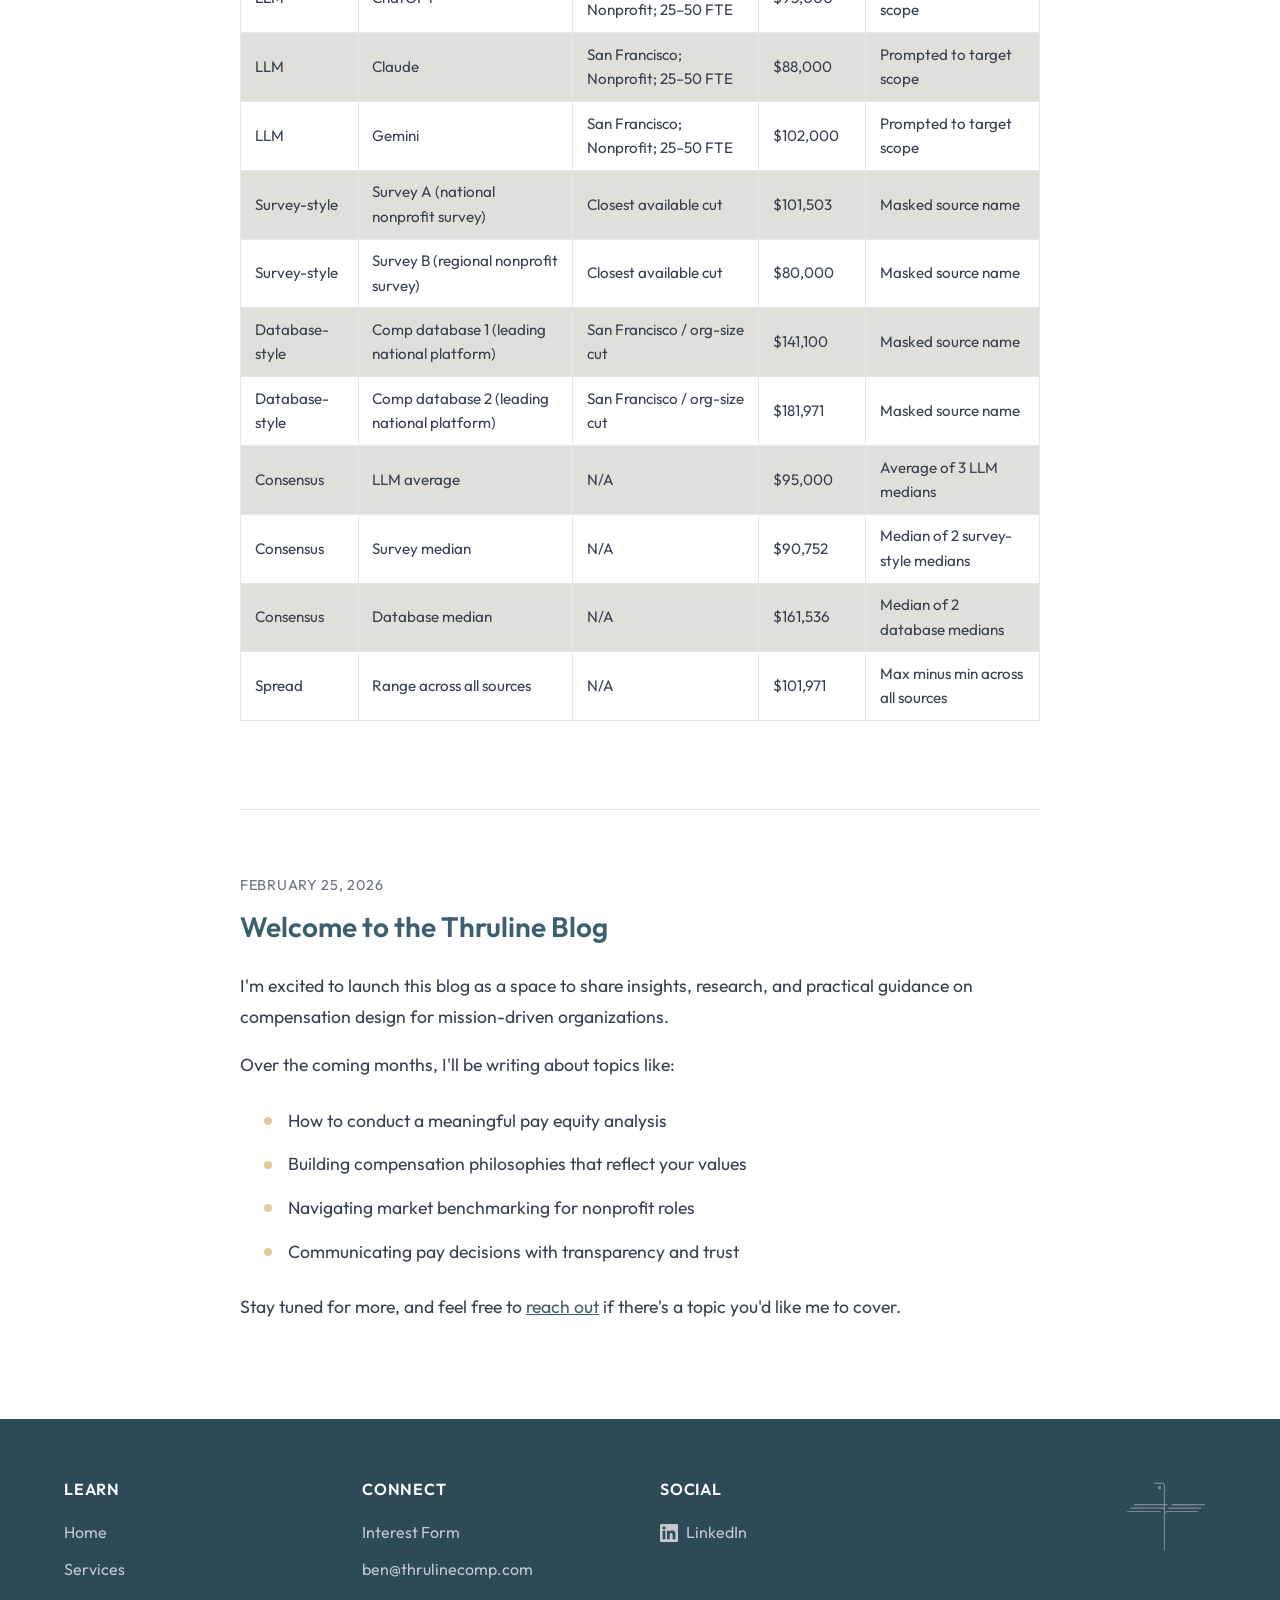
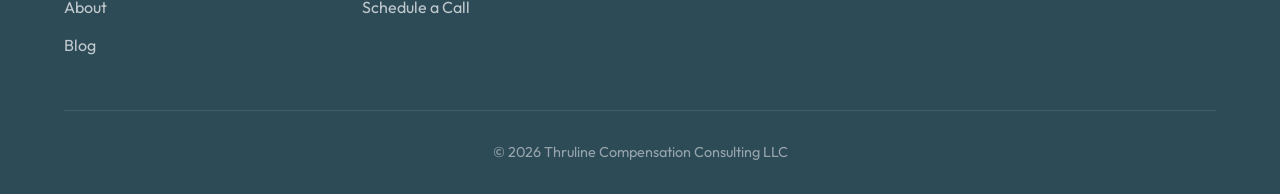
==== commit a3d98b08: "Move box and whisker chart to Method section Co-Authored-By: Claude Sonnet 4.6 <noreply@anthropic.co" ====
--- a/blog.html
+++ b/blog.html
@@ -72,6 +72,7 @@
                 </ul>
                 <p>Then I compared the consensus estimates as scatter plots (one dot per role). I used R&sup2; as a quick measure of agreement, a 45-degree line (perfect agreement) to show level differences, a fitted regression line to show systematic bias, and outlier labeling to identify which roles drove divergence.</p>
                 <p>This is deliberately not a &ldquo;gotcha&rdquo; test, but a practical question: if you&rsquo;re benchmarking in the real world, does the LLM output behave like market data you already recognize?</p>
+                <img src="images/data-source-range-box-whisker.png" alt="Box and whisker chart: Agreement by data source (P50) across LLMs, comp databases, and paper surveys" class="blog-img">
 
                 <h3>Results: What the Data Showed</h3>
                 <p><strong>1. Paper surveys vs. LLMs: strongest agreement &mdash; R&sup2; = 0.94.</strong> Across roles, LLMs tracked survey-style medians closely. If a role priced higher in surveys, it tended to price higher in LLM outputs too.</p>
@@ -80,7 +81,6 @@
                 <img src="images/paper-survey-vs-database.png" alt="Scatter plot: Paper Survey vs. Database consensus medians" class="blog-img">
                 <p><strong>3. Database-style benchmarks vs. LLMs: weakest agreement &mdash; R&sup2; &asymp; 0.77.</strong> LLMs did not reproduce database-style patterns as reliably, particularly at the senior end.</p>
                 <img src="images/database-vs-llm.png" alt="Scatter plot: Database vs. LLM consensus medians" class="blog-img">
-                <img src="images/data-source-range-box-whisker.png" alt="Box and whisker chart: Agreement by data source (P50) across LLMs, comp databases, and paper surveys" class="blog-img">
                 <p><strong>Where disagreement clustered:</strong> The biggest divergence showed up in executive and top-of-house roles (CEO/ED and CFO equivalents). Mid-level manager and professional roles were more stable across sources.</p>
                 <p><strong>What that pattern usually means in practice:</strong> Executive roles have the highest variance in real life because scope is typically more ambiguous, incentives and total cash conventions vary, and organization-size elasticity is larger. Traditional databases often encode leveling and job architecture conventions in ways that LLM prompting does not consistently capture unless scope is specified very tightly. For example: you will benchmark a &ldquo;VP of Finance&rdquo; differently depending on whether the organization also has a CFO.</p>
 
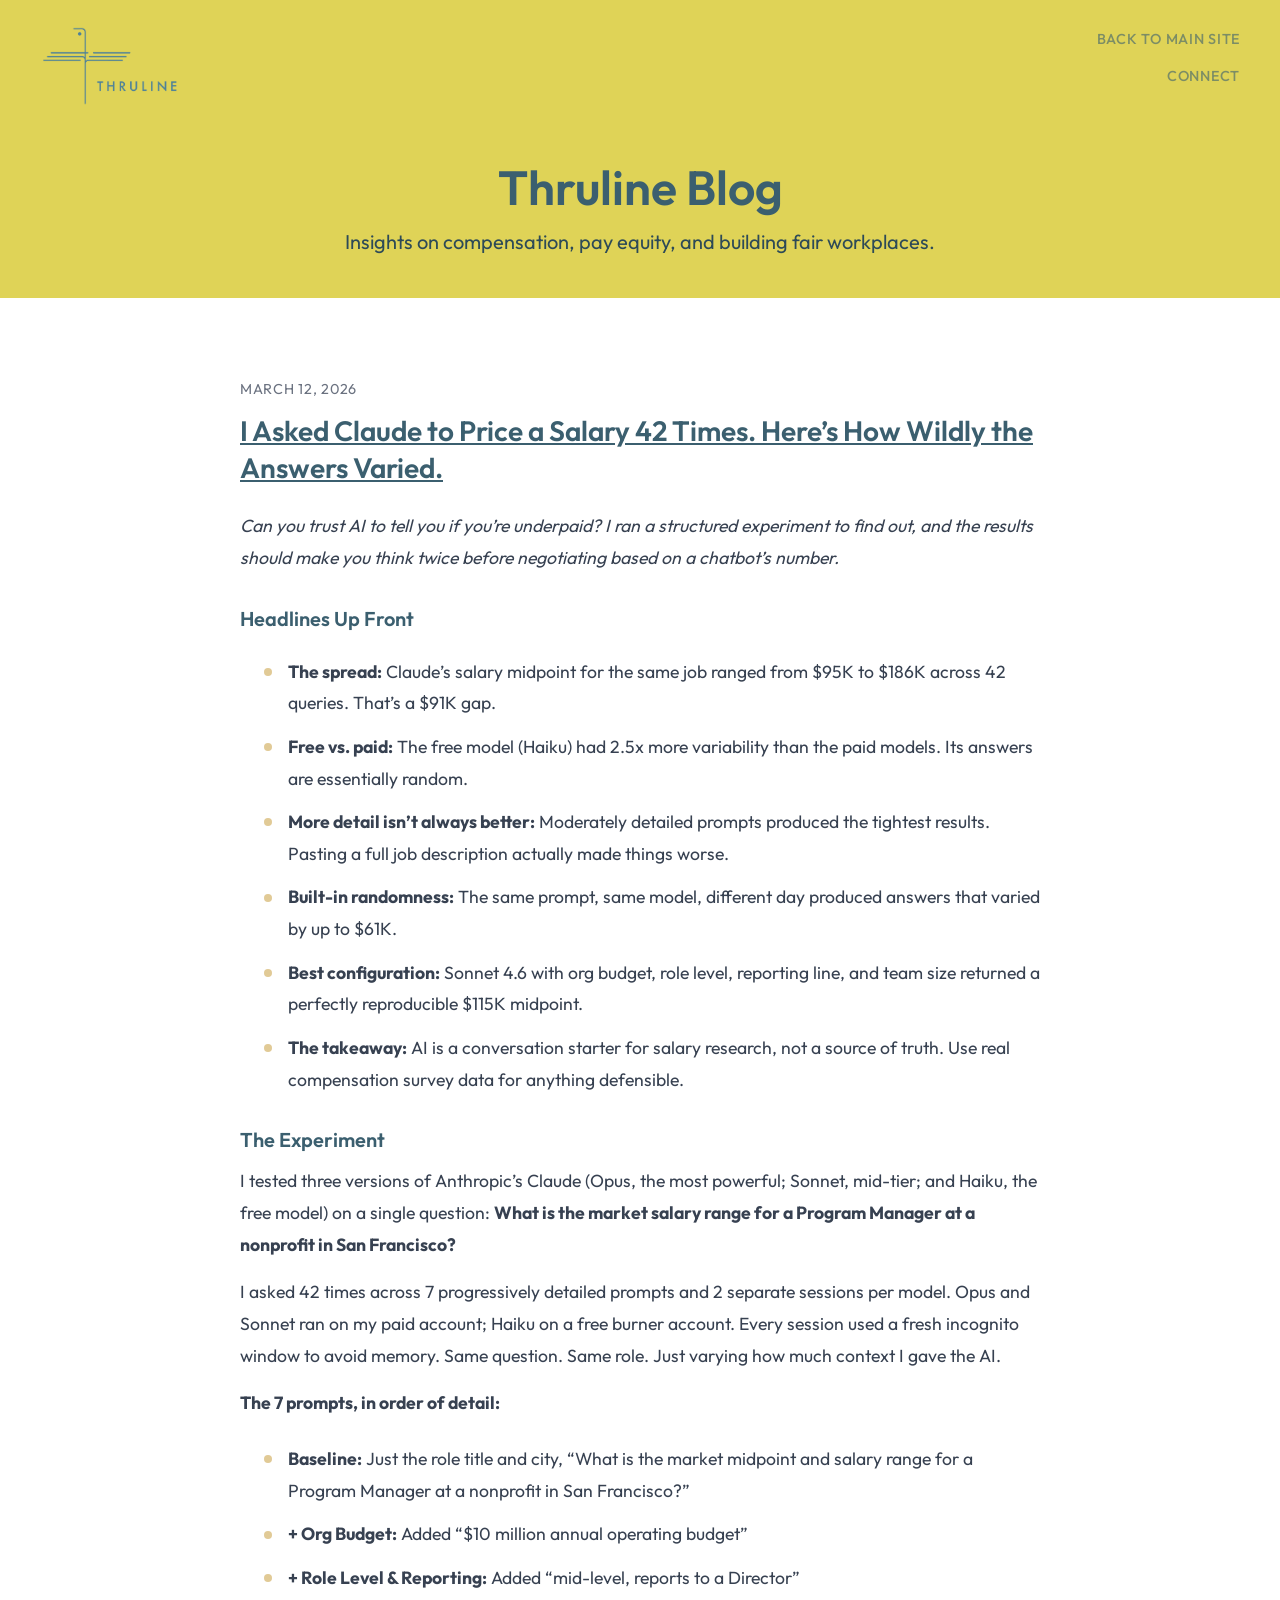
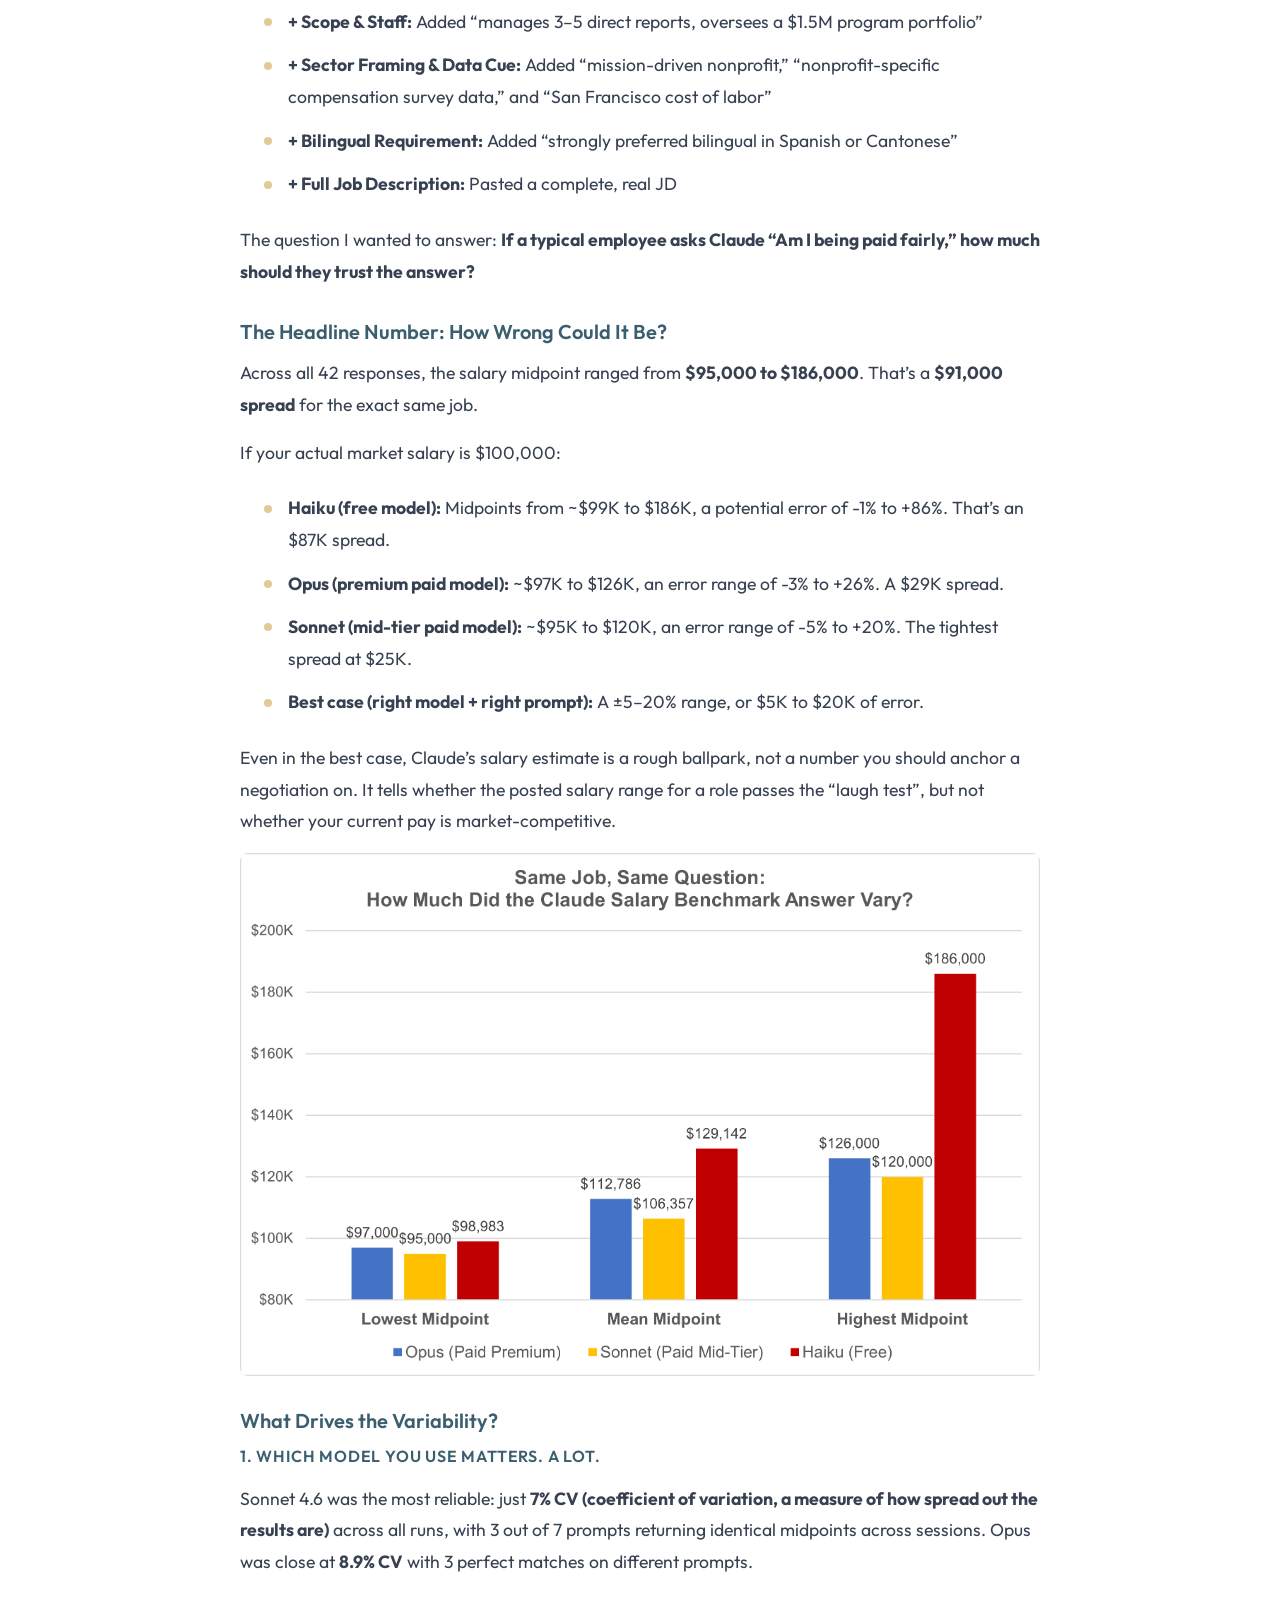
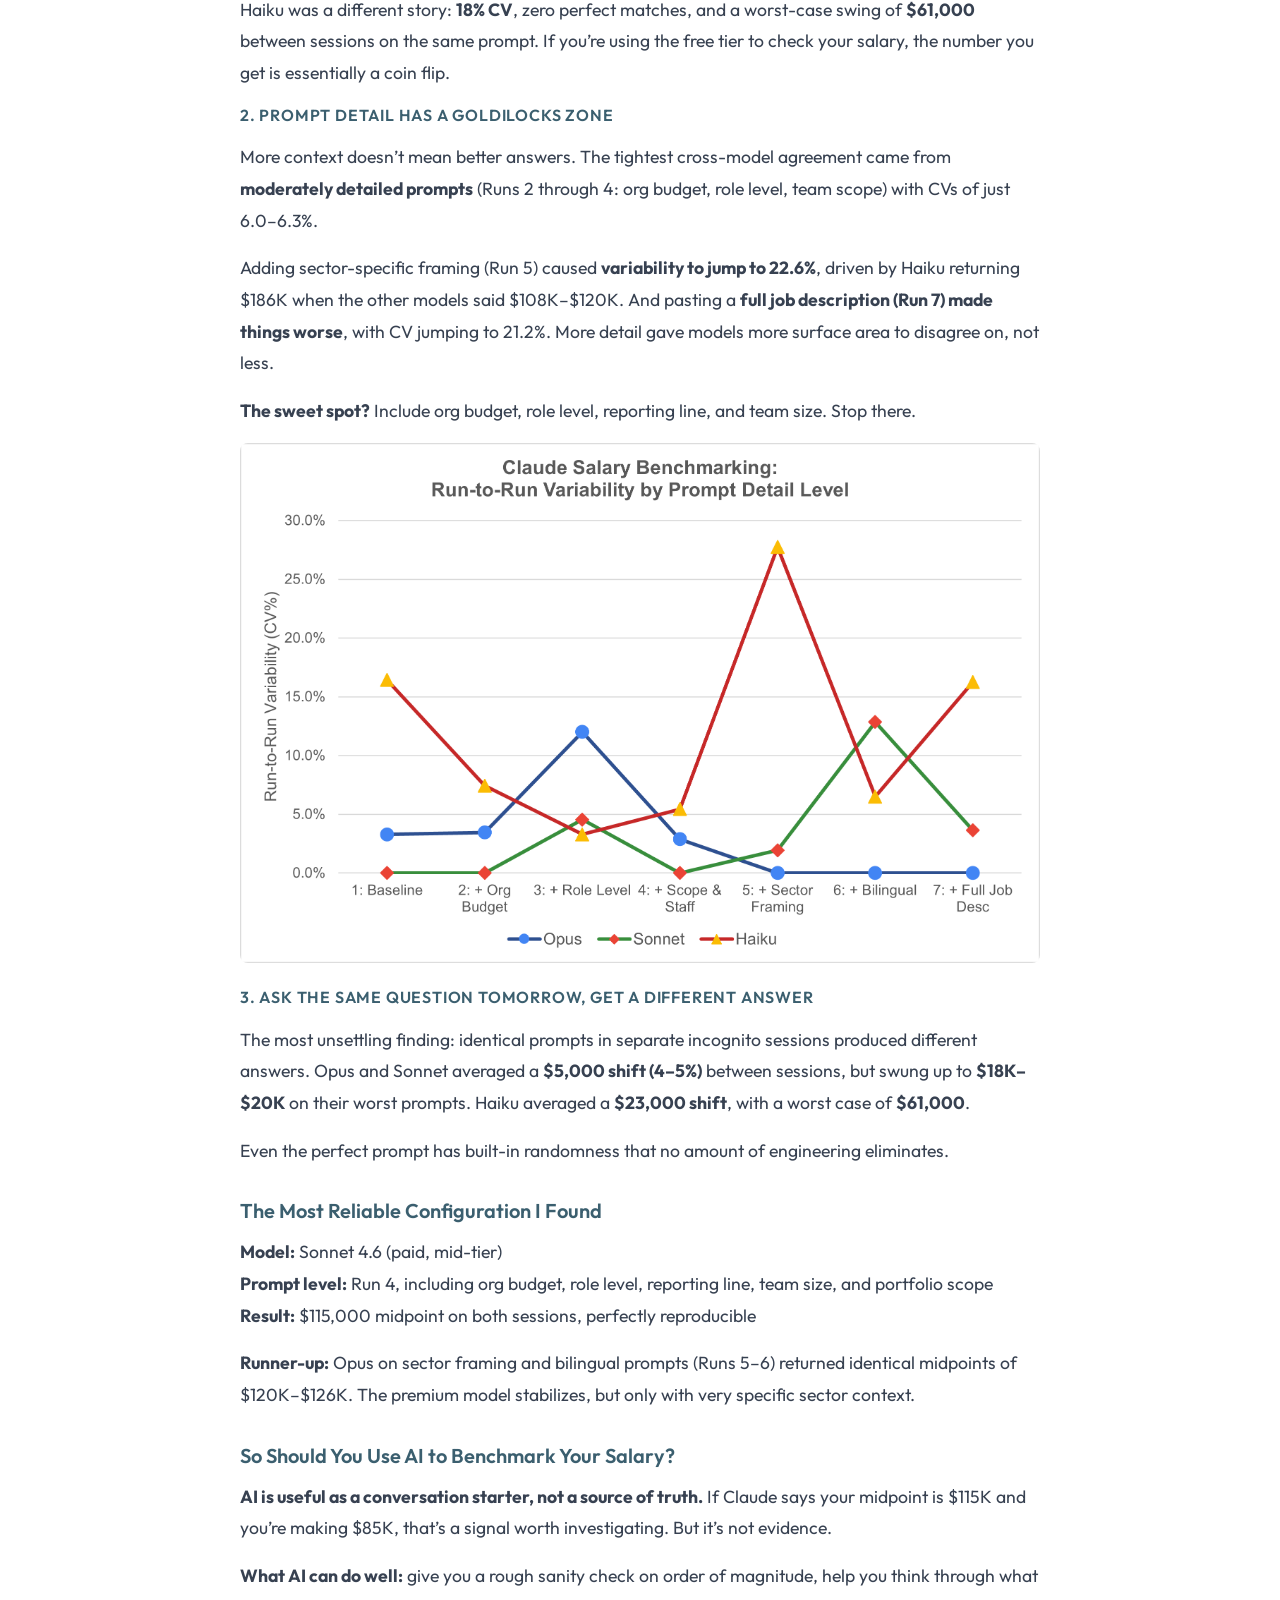
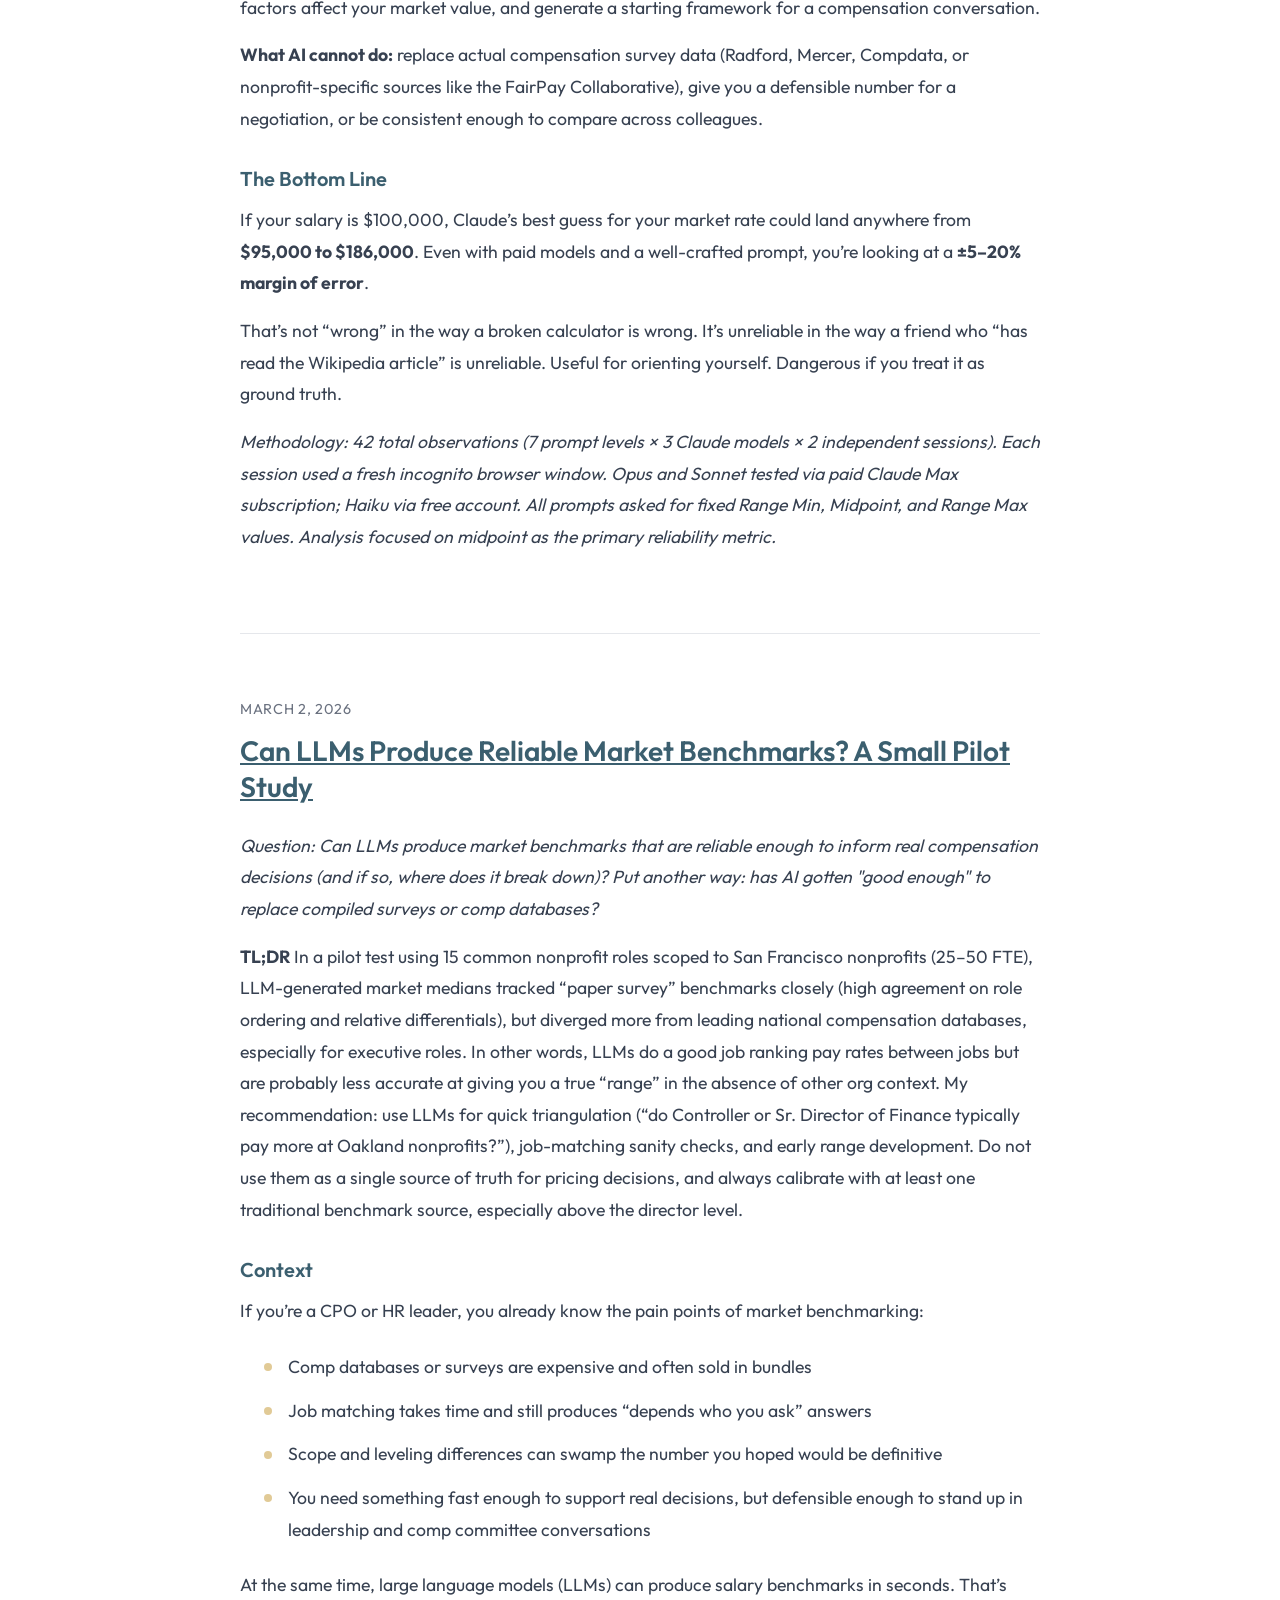
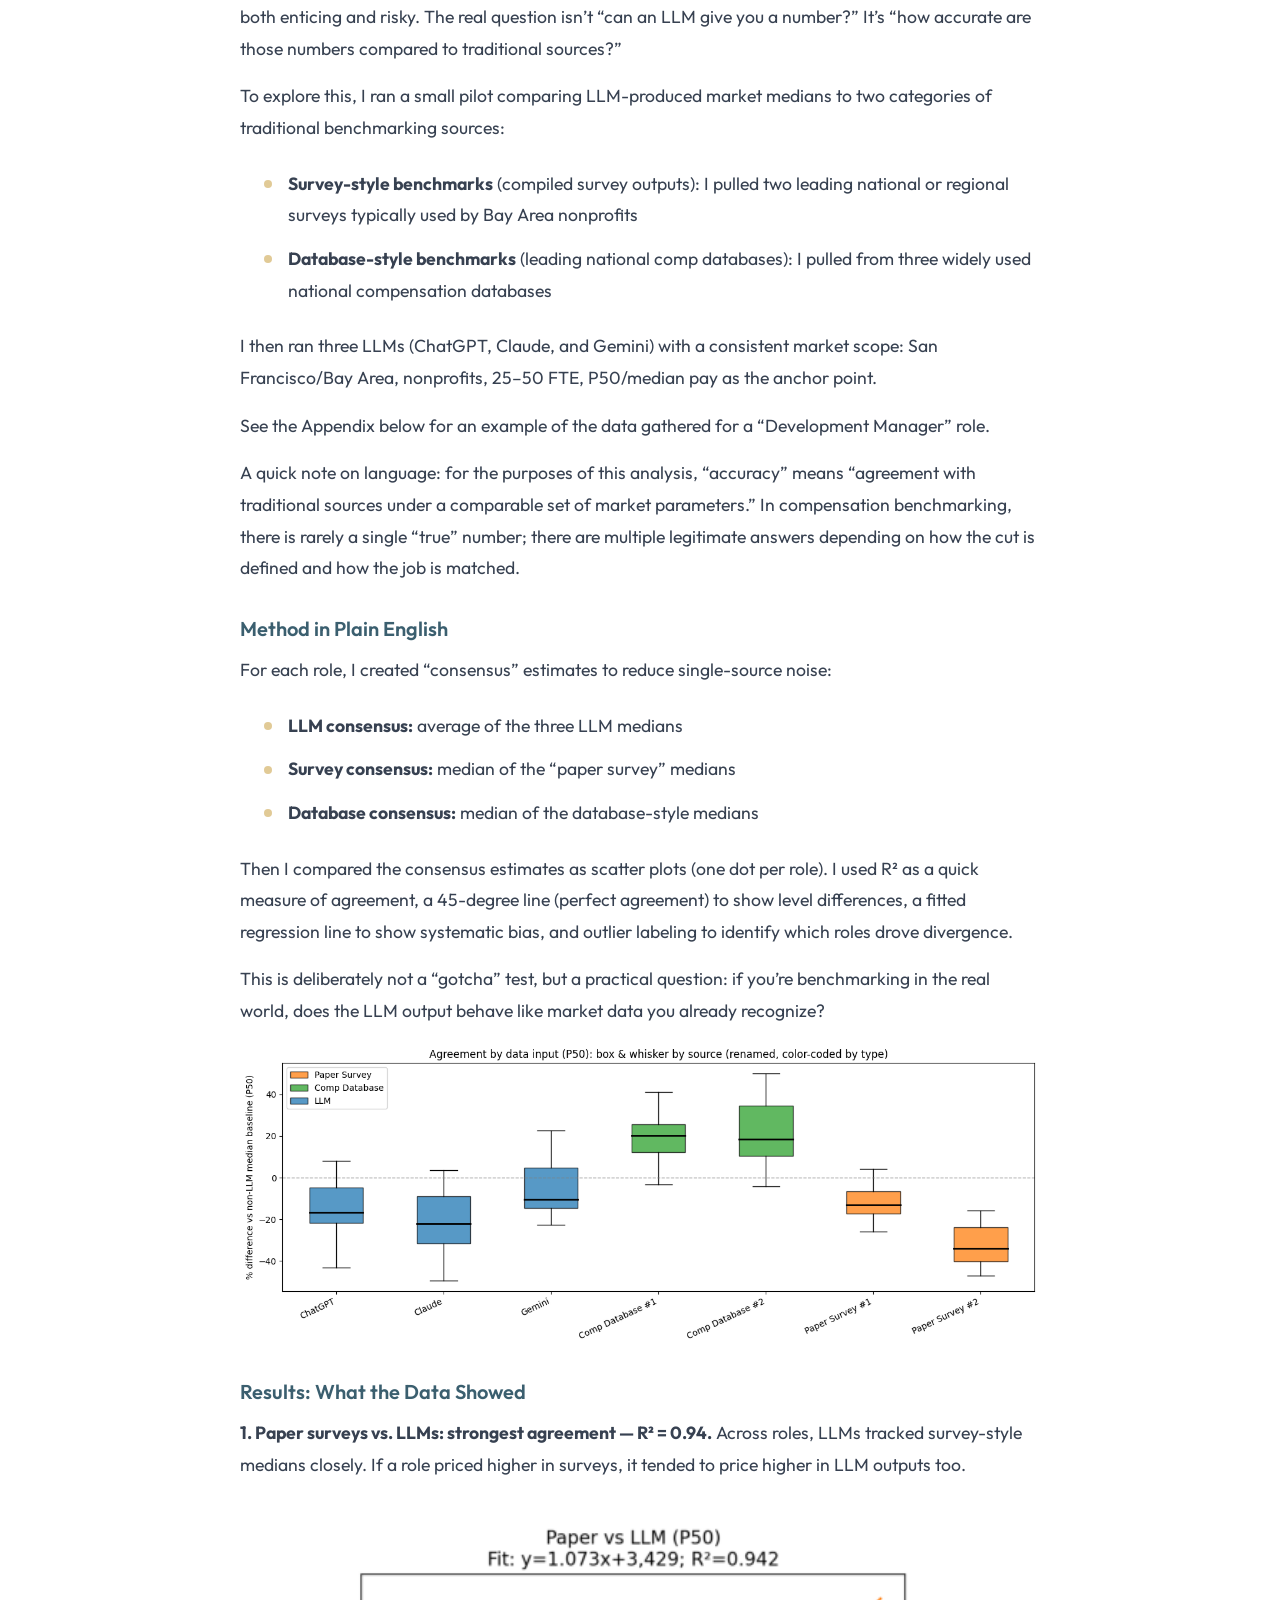
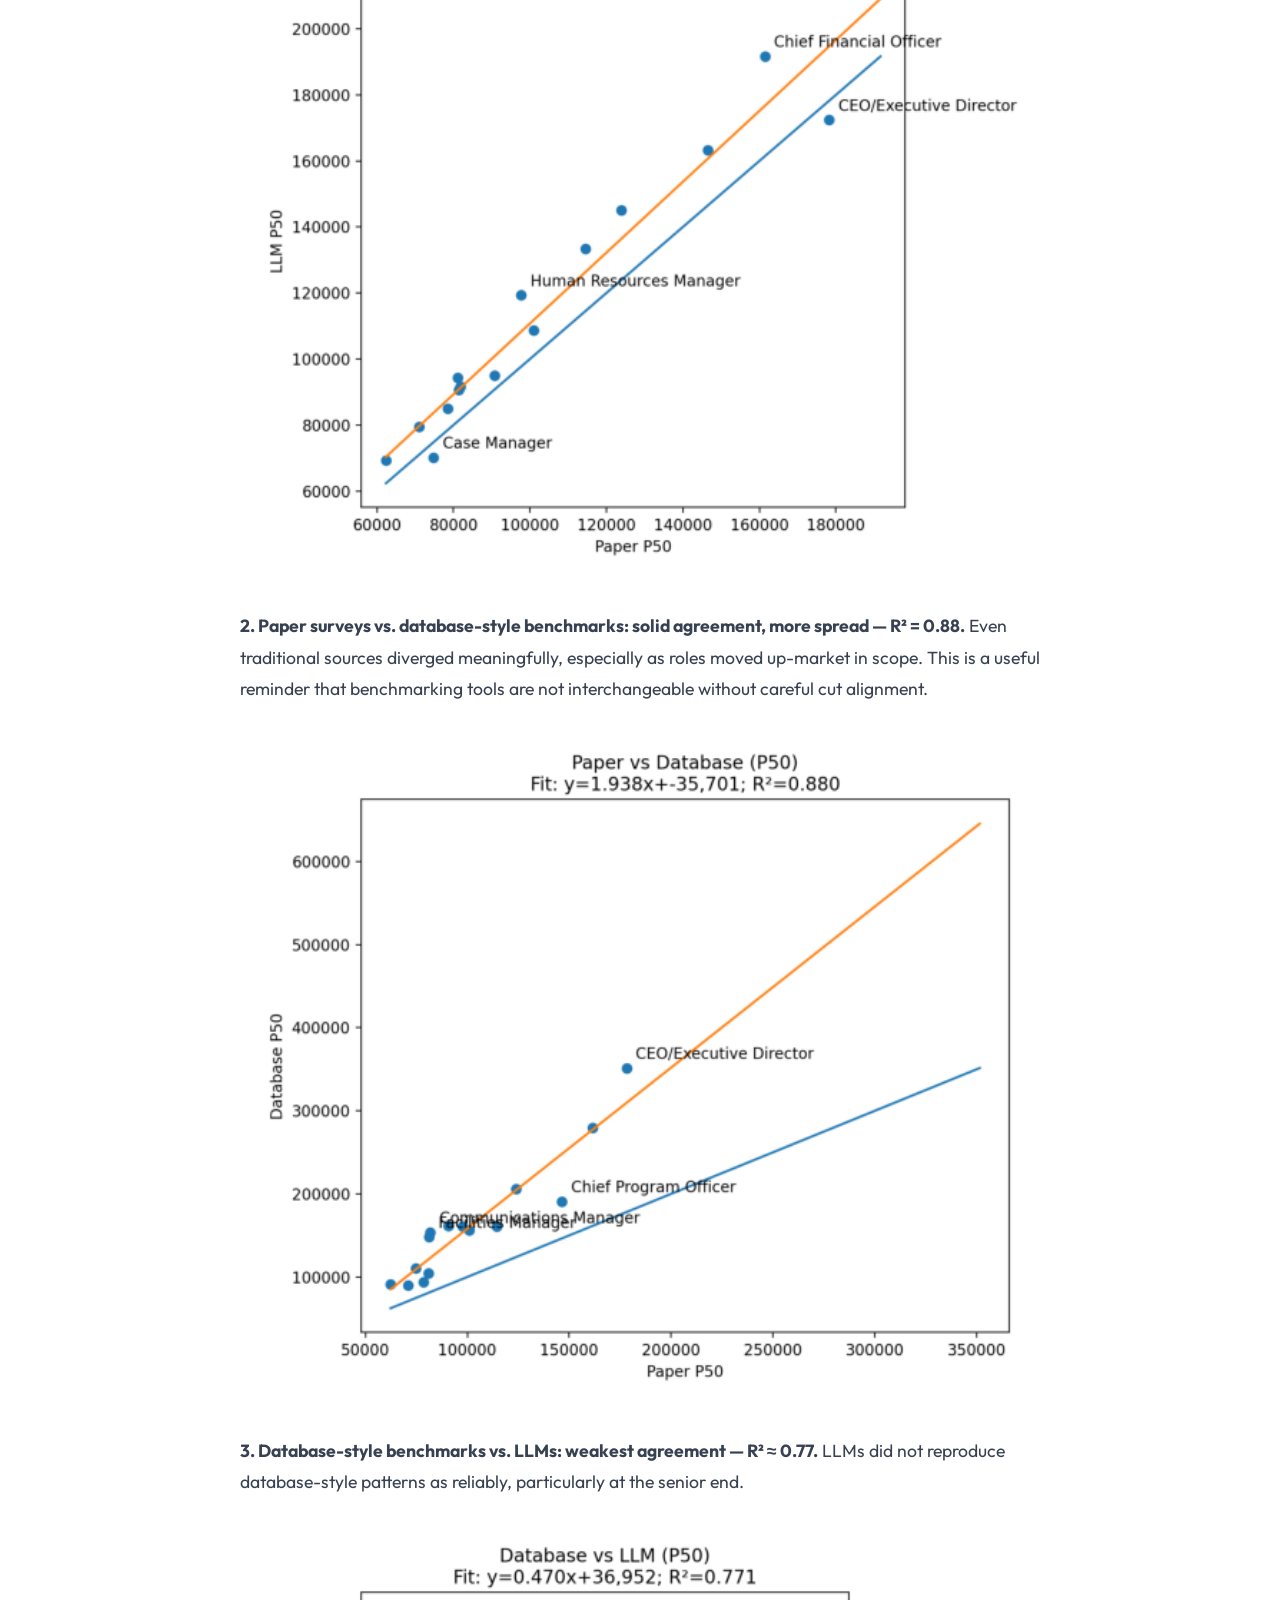
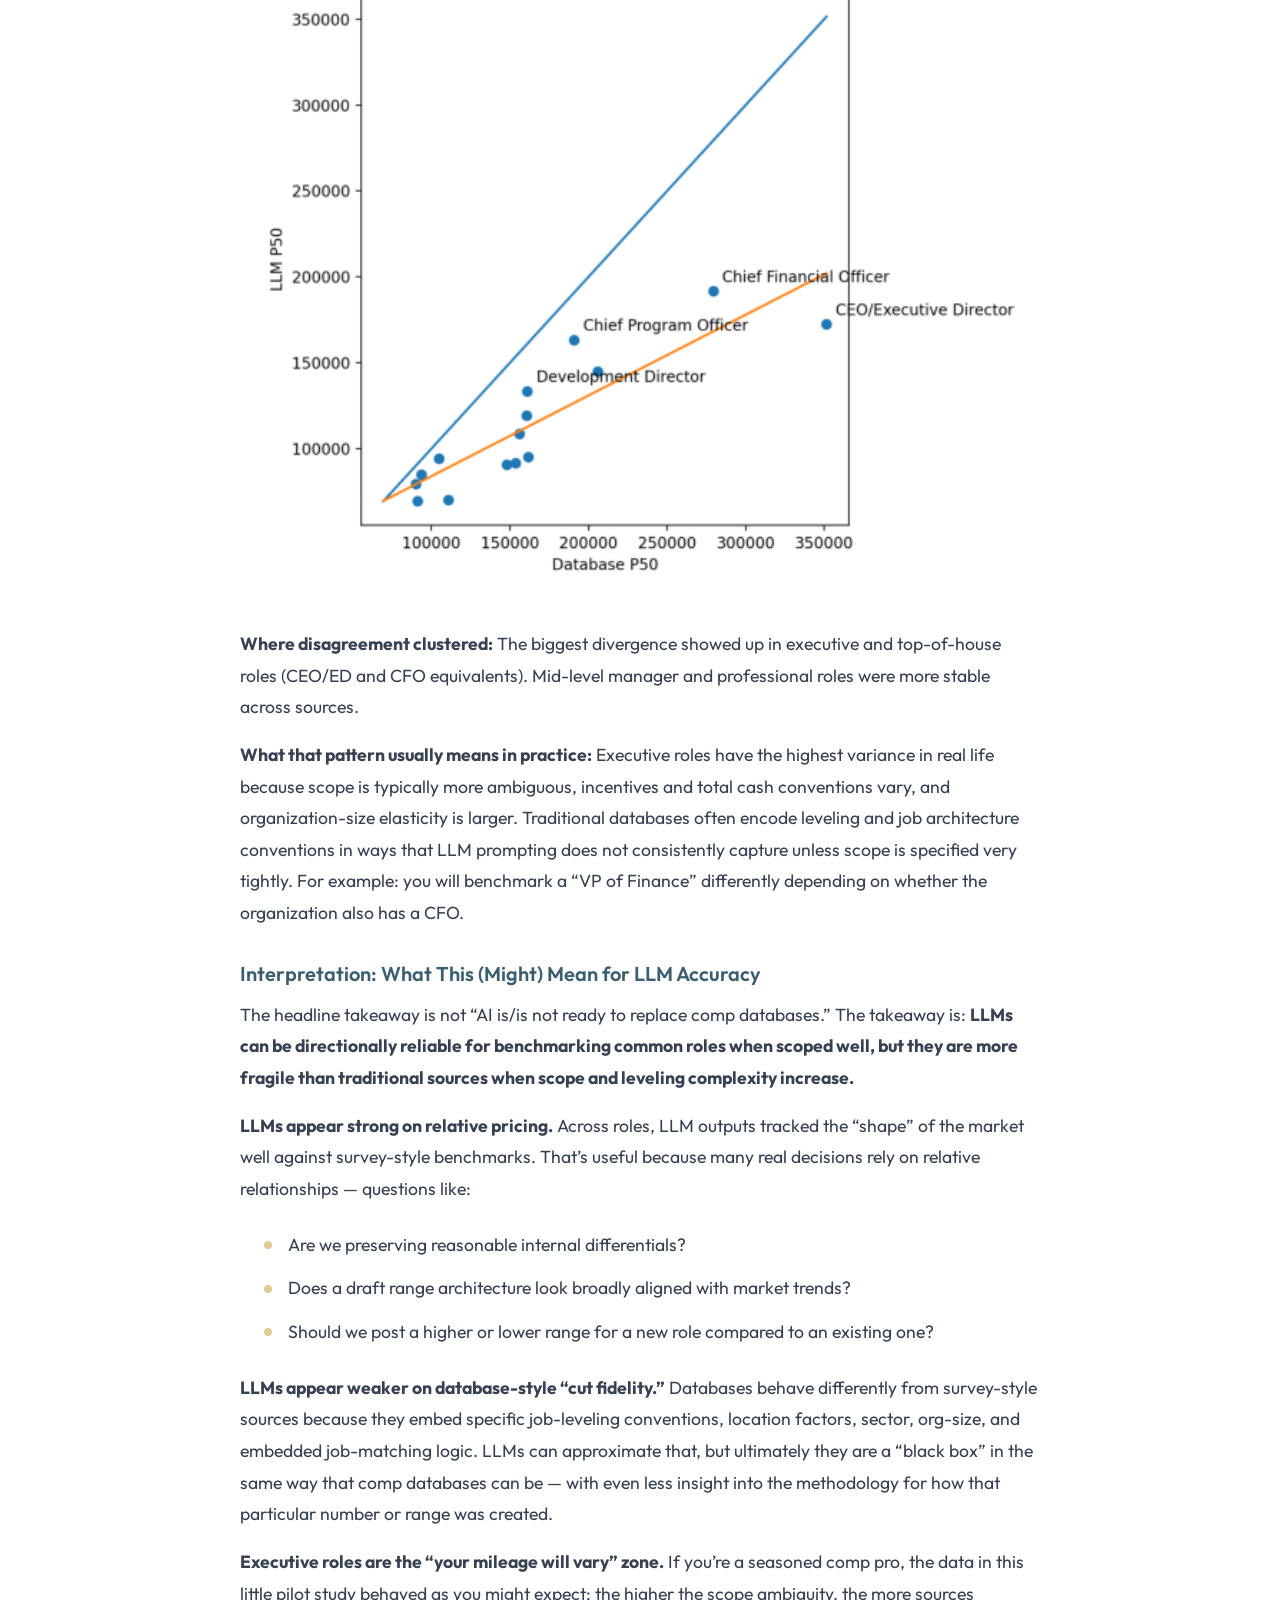
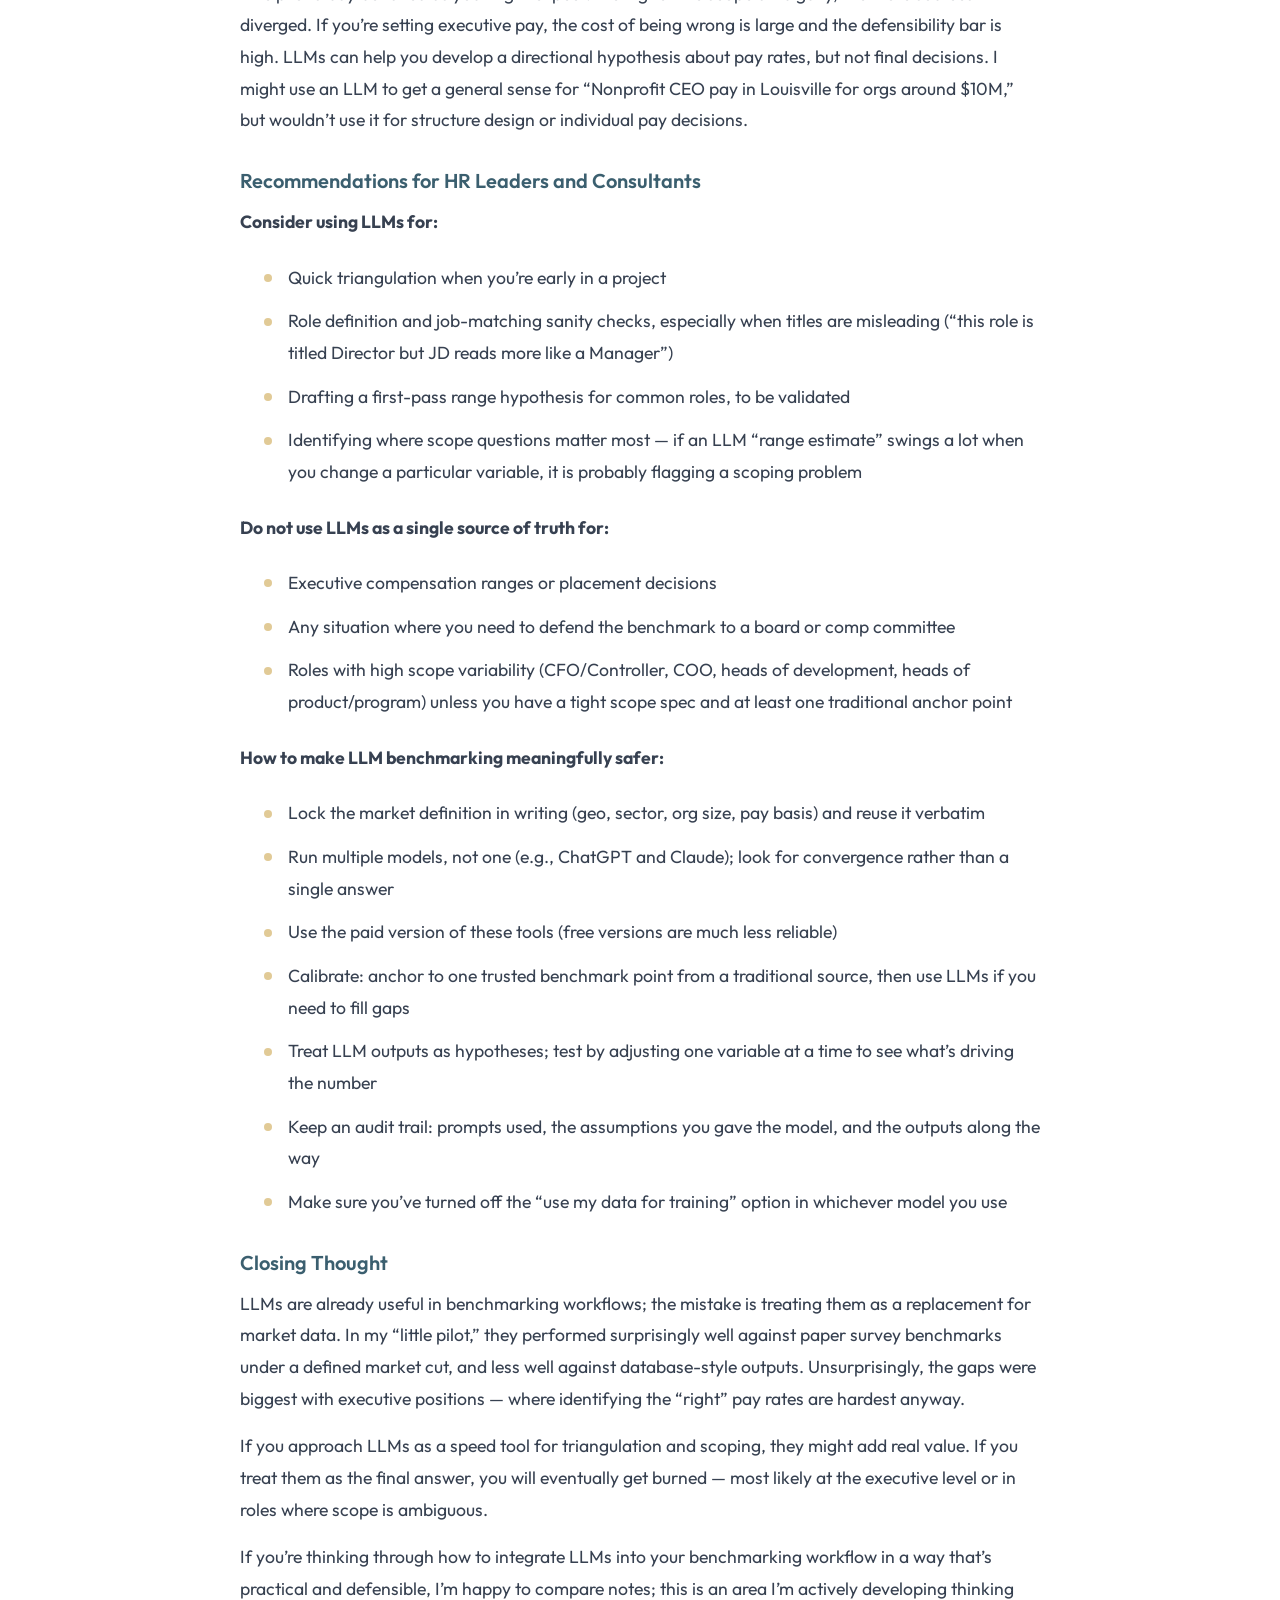
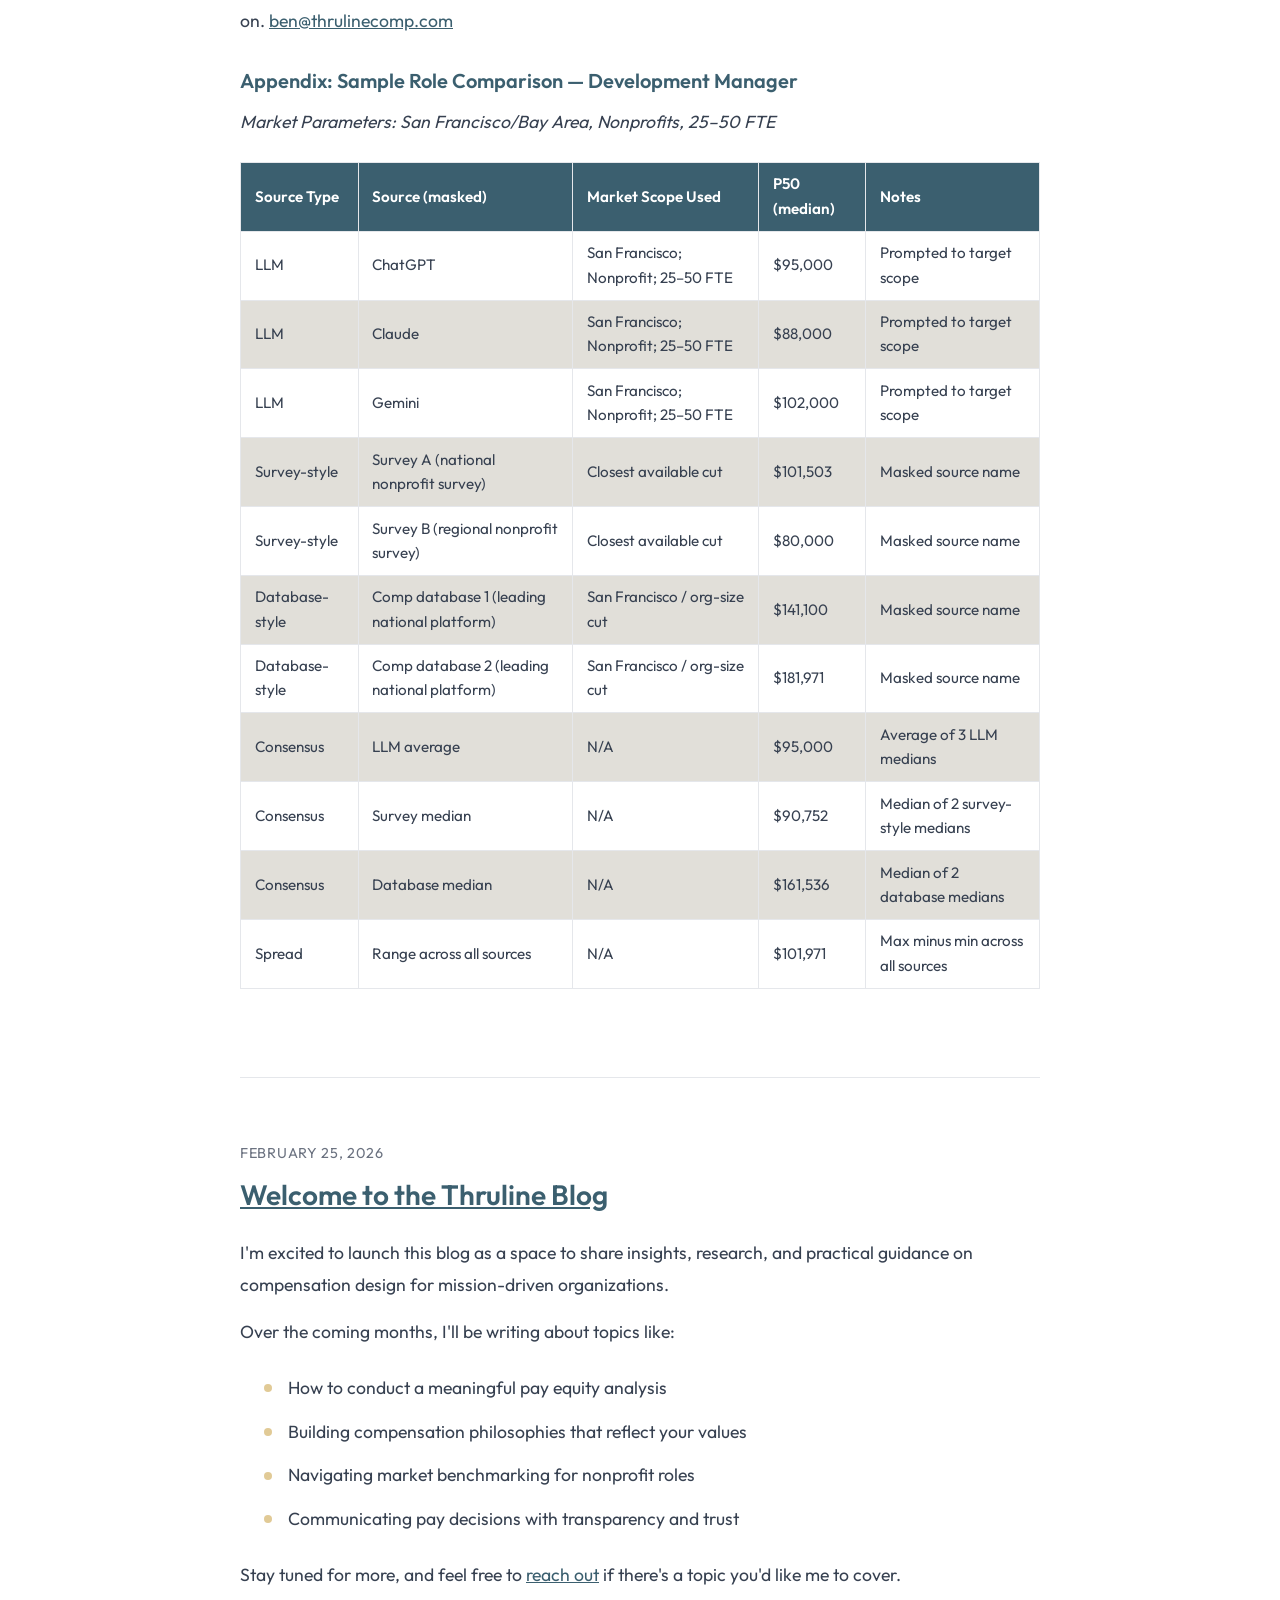
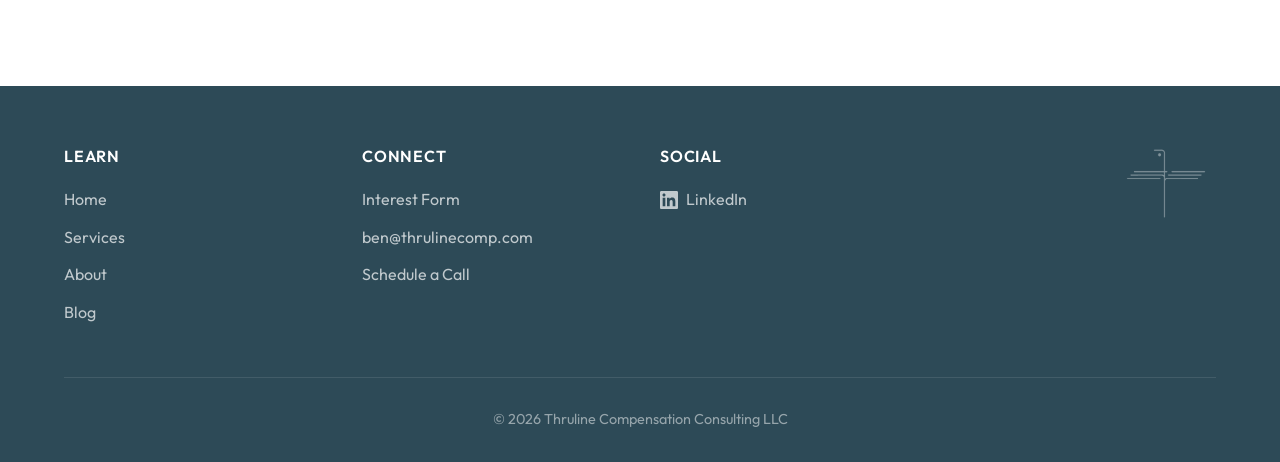
==== commit 908e977a: "Blgo Post 2 Blog post 2 push" ====
--- a/blog.html
+++ b/blog.html
@@ -11,10 +11,10 @@
 </head>
 <body>
     <!-- Header -->
-    <header class="header">
+    <header class="header header--blog">
         <nav class="nav">
             <a href="index.html" class="logo">
-                <img src="logo-white.png" alt="Thruline Compensation Consulting" class="logo-img">
+                <img src="logo-color.png" alt="Thruline Compensation Consulting" class="logo-img">
             </a>
             <button class="mobile-menu-btn" aria-label="Toggle menu">
                 <span></span>
@@ -26,22 +26,95 @@
                 <li><a href="index.html#get-started" class="nav-cta">Connect</a></li>
             </ul>
         </nav>
+        <div class="blog-header-title">
+            <div class="container">
+                <h1>Thruline Blog</h1>
+                <p class="blog-intro">Insights on compensation, pay equity, and building fair workplaces.</p>
+            </div>
+        </div>
     </header>
-
-    <!-- Blog Hero -->
-    <section class="blog-hero">
-        <div class="container">
-            <h1>Thruline Blog</h1>
-            <p class="blog-intro">Insights on compensation, pay equity, and building fair workplaces.</p>
-        </div>
-    </section>
 
     <!-- Blog Posts -->
     <section class="blog-posts">
         <div class="container">
+            <article class="blog-post" id="llm-salary-variability">
+                <div class="blog-post-date">March 12, 2026</div>
+                <h2><a href="#llm-salary-variability">I Asked Claude to Price a Salary 42 Times. Here&rsquo;s How Wildly the Answers Varied.</a></h2>
+                <p><em>Can you trust AI to tell you if you&rsquo;re underpaid? I ran a structured experiment to find out, and the results should make you think twice before negotiating based on a chatbot&rsquo;s number.</em></p>
+
+                <h3>Headlines Up Front</h3>
+                <ul>
+                    <li><strong>The spread:</strong> Claude&rsquo;s salary midpoint for the same job ranged from $95K to $186K across 42 queries. That&rsquo;s a $91K gap.</li>
+                    <li><strong>Free vs. paid:</strong> The free model (Haiku) had 2.5x more variability than the paid models. Its answers are essentially random.</li>
+                    <li><strong>More detail isn&rsquo;t always better:</strong> Moderately detailed prompts produced the tightest results. Pasting a full job description actually made things worse.</li>
+                    <li><strong>Built-in randomness:</strong> The same prompt, same model, different day produced answers that varied by up to $61K.</li>
+                    <li><strong>Best configuration:</strong> Sonnet 4.6 with org budget, role level, reporting line, and team size returned a perfectly reproducible $115K midpoint.</li>
+                    <li><strong>The takeaway:</strong> AI is a conversation starter for salary research, not a source of truth. Use real compensation survey data for anything defensible.</li>
+                </ul>
+
+                <h3>The Experiment</h3>
+                <p>I tested three versions of Anthropic&rsquo;s Claude (Opus, the most powerful; Sonnet, mid-tier; and Haiku, the free model) on a single question: <strong>What is the market salary range for a Program Manager at a nonprofit in San Francisco?</strong></p>
+                <p>I asked 42 times across 7 progressively detailed prompts and 2 separate sessions per model. Opus and Sonnet ran on my paid account; Haiku on a free burner account. Every session used a fresh incognito window to avoid memory. Same question. Same role. Just varying how much context I gave the AI.</p>
+                <p><strong>The 7 prompts, in order of detail:</strong></p>
+                <ul>
+                    <li><strong>Baseline:</strong> Just the role title and city, &ldquo;What is the market midpoint and salary range for a Program Manager at a nonprofit in San Francisco?&rdquo;</li>
+                    <li><strong>+ Org Budget:</strong> Added &ldquo;$10 million annual operating budget&rdquo;</li>
+                    <li><strong>+ Role Level &amp; Reporting:</strong> Added &ldquo;mid-level, reports to a Director&rdquo;</li>
+                    <li><strong>+ Scope &amp; Staff:</strong> Added &ldquo;manages 3&ndash;5 direct reports, oversees a $1.5M program portfolio&rdquo;</li>
+                    <li><strong>+ Sector Framing &amp; Data Cue:</strong> Added &ldquo;mission-driven nonprofit,&rdquo; &ldquo;nonprofit-specific compensation survey data,&rdquo; and &ldquo;San Francisco cost of labor&rdquo;</li>
+                    <li><strong>+ Bilingual Requirement:</strong> Added &ldquo;strongly preferred bilingual in Spanish or Cantonese&rdquo;</li>
+                    <li><strong>+ Full Job Description:</strong> Pasted a complete, real JD</li>
+                </ul>
+                <p>The question I wanted to answer: <strong>If a typical employee asks Claude &ldquo;Am I being paid fairly,&rdquo; how much should they trust the answer?</strong></p>
+
+                <h3>The Headline Number: How Wrong Could It Be?</h3>
+                <p>Across all 42 responses, the salary midpoint ranged from <strong>$95,000 to $186,000</strong>. That&rsquo;s a <strong>$91,000 spread</strong> for the exact same job.</p>
+                <p>If your actual market salary is $100,000:</p>
+                <ul>
+                    <li><strong>Haiku (free model):</strong> Midpoints from ~$99K to $186K, a potential error of -1% to +86%. That&rsquo;s an $87K spread.</li>
+                    <li><strong>Opus (premium paid model):</strong> ~$97K to $126K, an error range of -3% to +26%. A $29K spread.</li>
+                    <li><strong>Sonnet (mid-tier paid model):</strong> ~$95K to $120K, an error range of -5% to +20%. The tightest spread at $25K.</li>
+                    <li><strong>Best case (right model + right prompt):</strong> A &plusmn;5&ndash;20% range, or $5K to $20K of error.</li>
+                </ul>
+                <p>Even in the best case, Claude&rsquo;s salary estimate is a rough ballpark, not a number you should anchor a negotiation on. It tells whether the posted salary range for a role passes the &ldquo;laugh test&rdquo;, but not whether your current pay is market-competitive.</p>
+                <img src="images/model-variability-by-type.png" alt="Same Job, Same Question: How Much Did the Claude Salary Benchmark Answer Vary?" class="blog-img">
+
+                <h3>What Drives the Variability?</h3>
+                <h4>1. Which model you use matters. A lot.</h4>
+                <p>Sonnet 4.6 was the most reliable: just <strong>7% CV (coefficient of variation, a measure of how spread out the results are)</strong> across all runs, with 3 out of 7 prompts returning identical midpoints across sessions. Opus was close at <strong>8.9% CV</strong> with 3 perfect matches on different prompts.</p>
+                <p>Haiku was a different story: <strong>18% CV</strong>, zero perfect matches, and a worst-case swing of <strong>$61,000</strong> between sessions on the same prompt. If you&rsquo;re using the free tier to check your salary, the number you get is essentially a coin flip.</p>
+
+                <h4>2. Prompt detail has a Goldilocks zone</h4>
+                <p>More context doesn&rsquo;t mean better answers. The tightest cross-model agreement came from <strong>moderately detailed prompts</strong> (Runs 2 through 4: org budget, role level, team scope) with CVs of just 6.0&ndash;6.3%.</p>
+                <p>Adding sector-specific framing (Run 5) caused <strong>variability to jump to 22.6%</strong>, driven by Haiku returning $186K when the other models said $108K&ndash;$120K. And pasting a <strong>full job description (Run 7) made things worse</strong>, with CV jumping to 21.2%. More detail gave models more surface area to disagree on, not less.</p>
+                <p><strong>The sweet spot?</strong> Include org budget, role level, reporting line, and team size. Stop there.</p>
+                <img src="images/model-variability-by-prompt-detail.png" alt="Claude Salary Benchmarking: Run-to-Run Variability by Prompt Detail Level" class="blog-img">
+
+                <h4>3. Ask the same question tomorrow, get a different answer</h4>
+                <p>The most unsettling finding: identical prompts in separate incognito sessions produced different answers. Opus and Sonnet averaged a <strong>$5,000 shift (4&ndash;5%)</strong> between sessions, but swung up to <strong>$18K&ndash;$20K</strong> on their worst prompts. Haiku averaged a <strong>$23,000 shift</strong>, with a worst case of <strong>$61,000</strong>.</p>
+                <p>Even the perfect prompt has built-in randomness that no amount of engineering eliminates.</p>
+
+                <h3>The Most Reliable Configuration I Found</h3>
+                <p><strong>Model:</strong> Sonnet 4.6 (paid, mid-tier)<br>
+                <strong>Prompt level:</strong> Run 4, including org budget, role level, reporting line, team size, and portfolio scope<br>
+                <strong>Result:</strong> $115,000 midpoint on both sessions, perfectly reproducible</p>
+                <p><strong>Runner-up:</strong> Opus on sector framing and bilingual prompts (Runs 5&ndash;6) returned identical midpoints of $120K&ndash;$126K. The premium model stabilizes, but only with very specific sector context.</p>
+
+                <h3>So Should You Use AI to Benchmark Your Salary?</h3>
+                <p><strong>AI is useful as a conversation starter, not a source of truth.</strong> If Claude says your midpoint is $115K and you&rsquo;re making $85K, that&rsquo;s a signal worth investigating. But it&rsquo;s not evidence.</p>
+                <p><strong>What AI can do well:</strong> give you a rough sanity check on order of magnitude, help you think through what factors affect your market value, and generate a starting framework for a compensation conversation.</p>
+                <p><strong>What AI cannot do:</strong> replace actual compensation survey data (Radford, Mercer, Compdata, or nonprofit-specific sources like the FairPay Collaborative), give you a defensible number for a negotiation, or be consistent enough to compare across colleagues.</p>
+
+                <h3>The Bottom Line</h3>
+                <p>If your salary is $100,000, Claude&rsquo;s best guess for your market rate could land anywhere from <strong>$95,000 to $186,000</strong>. Even with paid models and a well-crafted prompt, you&rsquo;re looking at a <strong>&plusmn;5&ndash;20% margin of error</strong>.</p>
+                <p>That&rsquo;s not &ldquo;wrong&rdquo; in the way a broken calculator is wrong. It&rsquo;s unreliable in the way a friend who &ldquo;has read the Wikipedia article&rdquo; is unreliable. Useful for orienting yourself. Dangerous if you treat it as ground truth.</p>
+
+                <p class="blog-methodology"><em>Methodology: 42 total observations (7 prompt levels &times; 3 Claude models &times; 2 independent sessions). Each session used a fresh incognito browser window. Opus and Sonnet tested via paid Claude Max subscription; Haiku via free account. All prompts asked for fixed Range Min, Midpoint, and Range Max values. Analysis focused on midpoint as the primary reliability metric.</em></p>
+            </article>
+
             <article class="blog-post" id="llm-benchmarks">
                 <div class="blog-post-date">March 2, 2026</div>
-                <h2>Can LLMs Produce Reliable Market Benchmarks? A Small Pilot Study</h2>
+                <h2><a href="#llm-benchmarks">Can LLMs Produce Reliable Market Benchmarks? A Small Pilot Study</a></h2>
                 <p><em>Question: Can LLMs produce market benchmarks that are reliable enough to inform real compensation decisions (and if so, where does it break down)? Put another way: has AI gotten "good enough" to replace compiled surveys or comp databases?</em></p>
                 <p><strong>TL;DR</strong> In a pilot test using 15 common nonprofit roles scoped to San Francisco nonprofits (25&ndash;50 FTE), LLM-generated market medians tracked &ldquo;paper survey&rdquo; benchmarks closely (high agreement on role ordering and relative differentials), but diverged more from leading national compensation databases, especially for executive roles. In other words, LLMs do a good job ranking pay rates between jobs but are probably less accurate at giving you a true &ldquo;range&rdquo; in the absence of other org context. My recommendation: use LLMs for quick triangulation (&ldquo;do Controller or Sr. Director of Finance typically pay more at Oakland nonprofits?&rdquo;), job-matching sanity checks, and early range development. Do not use them as a single source of truth for pricing decisions, and always calibrate with at least one traditional benchmark source, especially above the director level.</p>
 
@@ -219,9 +292,9 @@
                 </table>
             </article>
 
-            <article class="blog-post">
+            <article class="blog-post" id="welcome">
                 <div class="blog-post-date">February 25, 2026</div>
-                <h2>Welcome to the Thruline Blog</h2>
+                <h2><a href="#welcome">Welcome to the Thruline Blog</a></h2>
                 <p>I'm excited to launch this blog as a space to share insights, research, and practical guidance on compensation design for mission-driven organizations.</p>
                 <p>Over the coming months, I'll be writing about topics like:</p>
                 <ul>
--- a/styles.css
+++ b/styles.css
@@ -1126,15 +1126,32 @@
 }
 
 /* Blog Styles */
-.blog-hero {
-    padding: 180px 0 60px;
+.header--blog {
+    position: relative;
     background-color: var(--color-yellow);
+}
+
+.header--blog .nav-links a {
+    color: var(--color-primary);
+}
+
+.header--blog .nav-links a:hover {
+    color: var(--color-primary-dark);
+    opacity: 1;
+}
+
+.header--blog .mobile-menu-btn span {
+    background-color: var(--color-primary);
+}
+
+.blog-header-title {
     text-align: center;
-}
-
-.blog-hero h1 {
+    padding: 1.5rem 2rem 2.5rem;
+}
+
+.blog-header-title h1 {
     color: var(--color-primary);
-    margin-bottom: 1rem;
+    margin-bottom: 0.5rem;
 }
 
 .blog-intro {
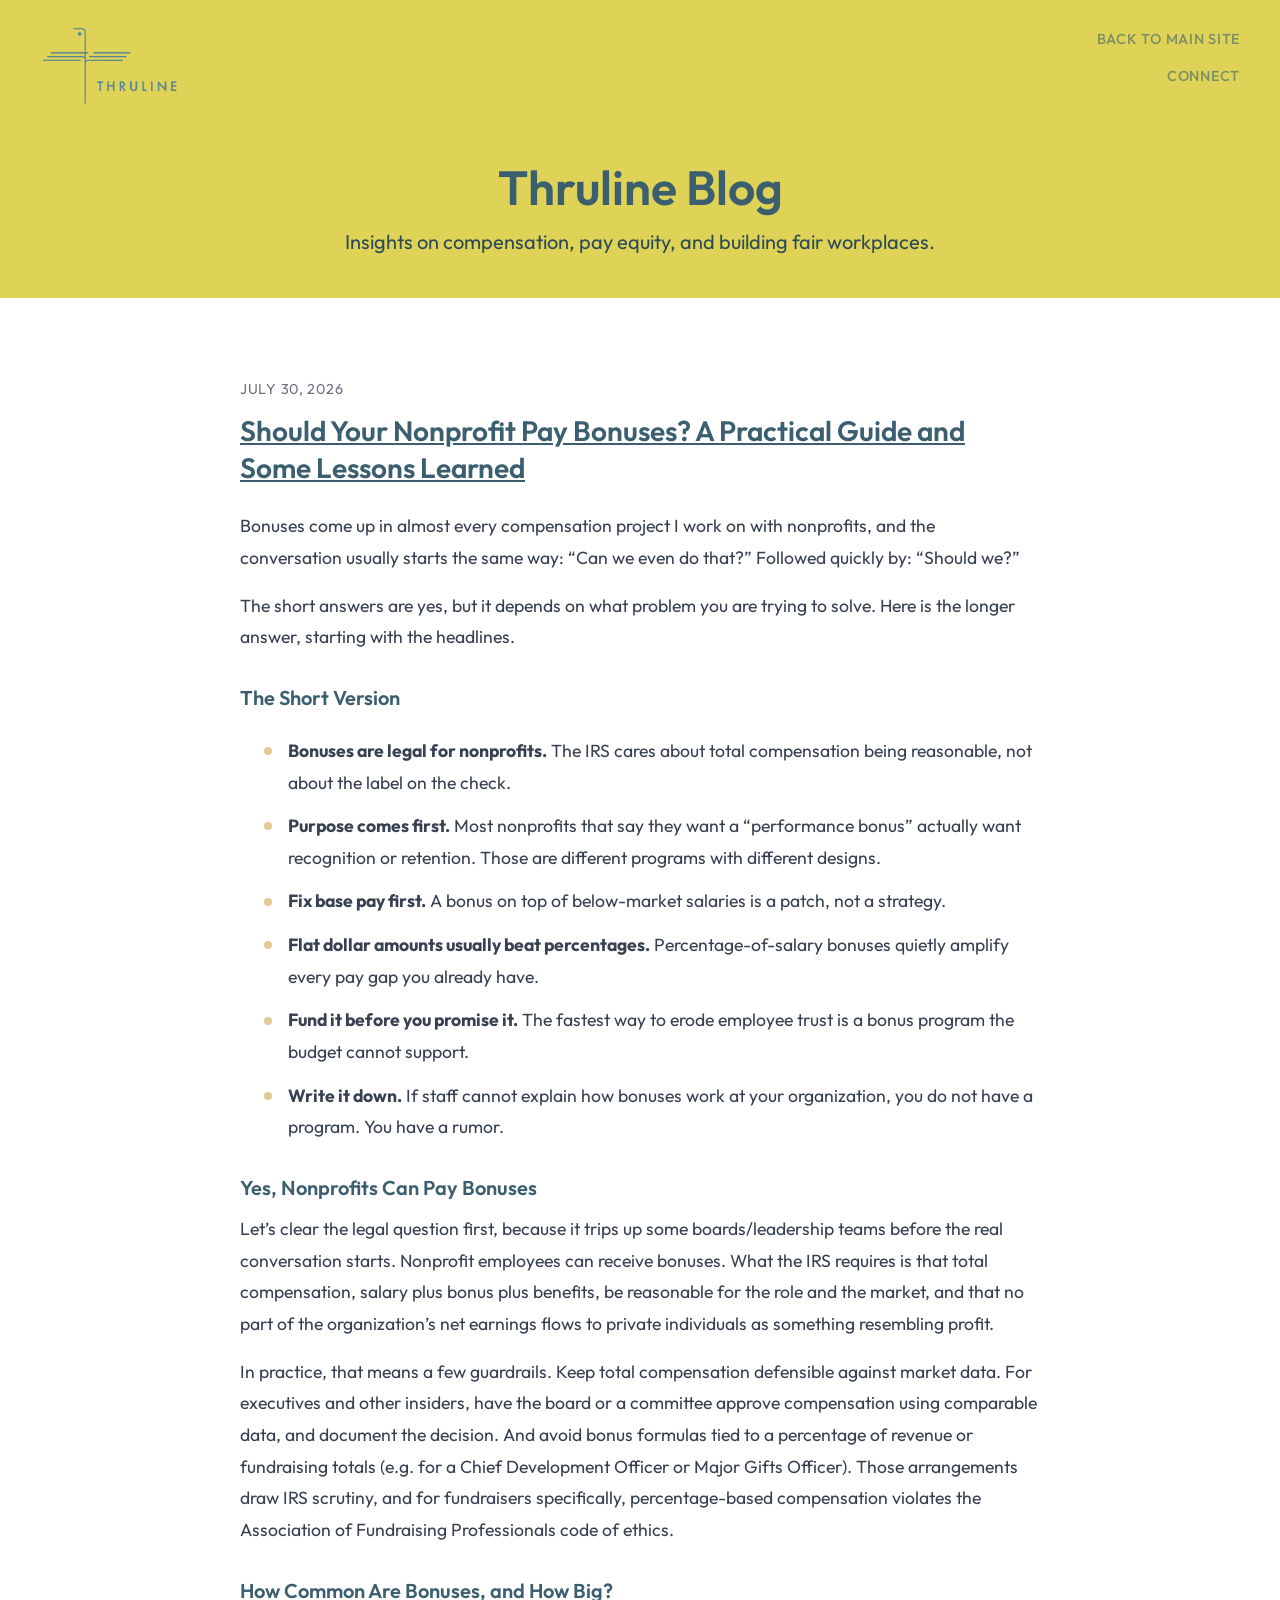
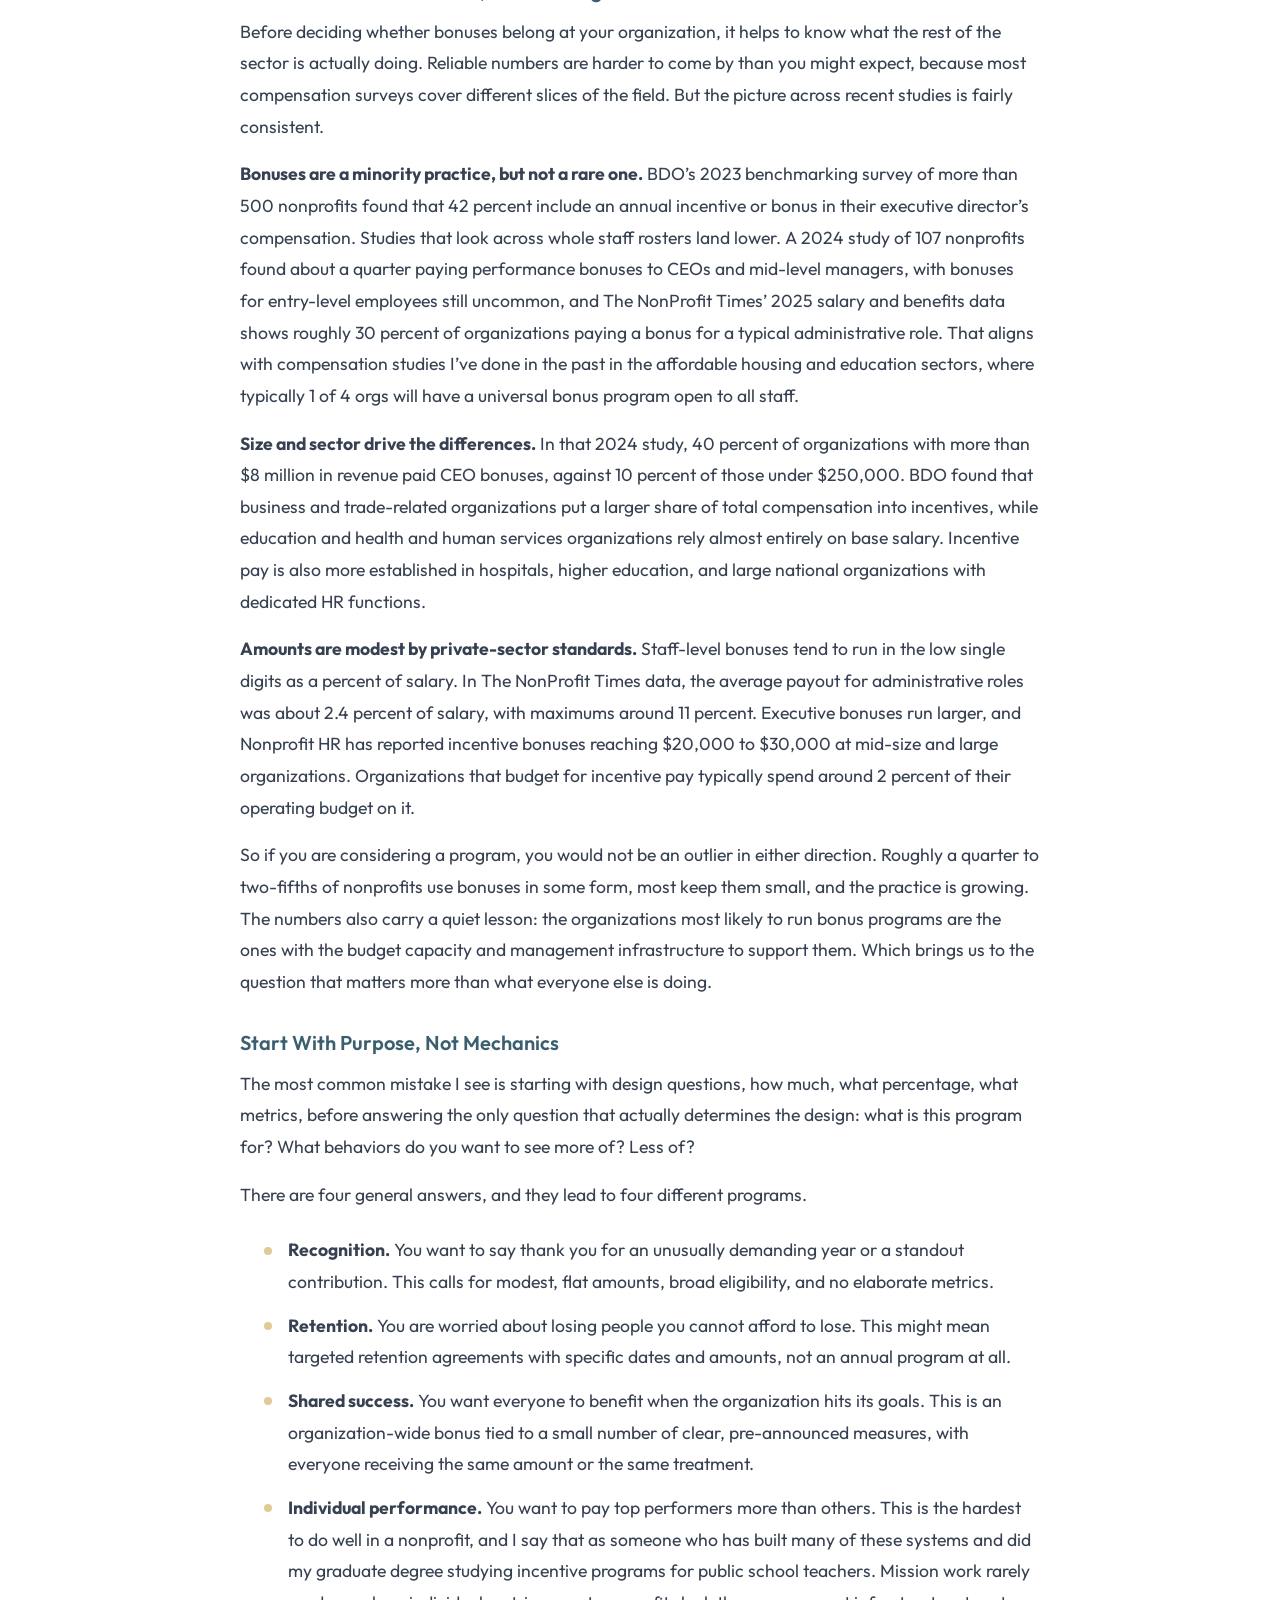
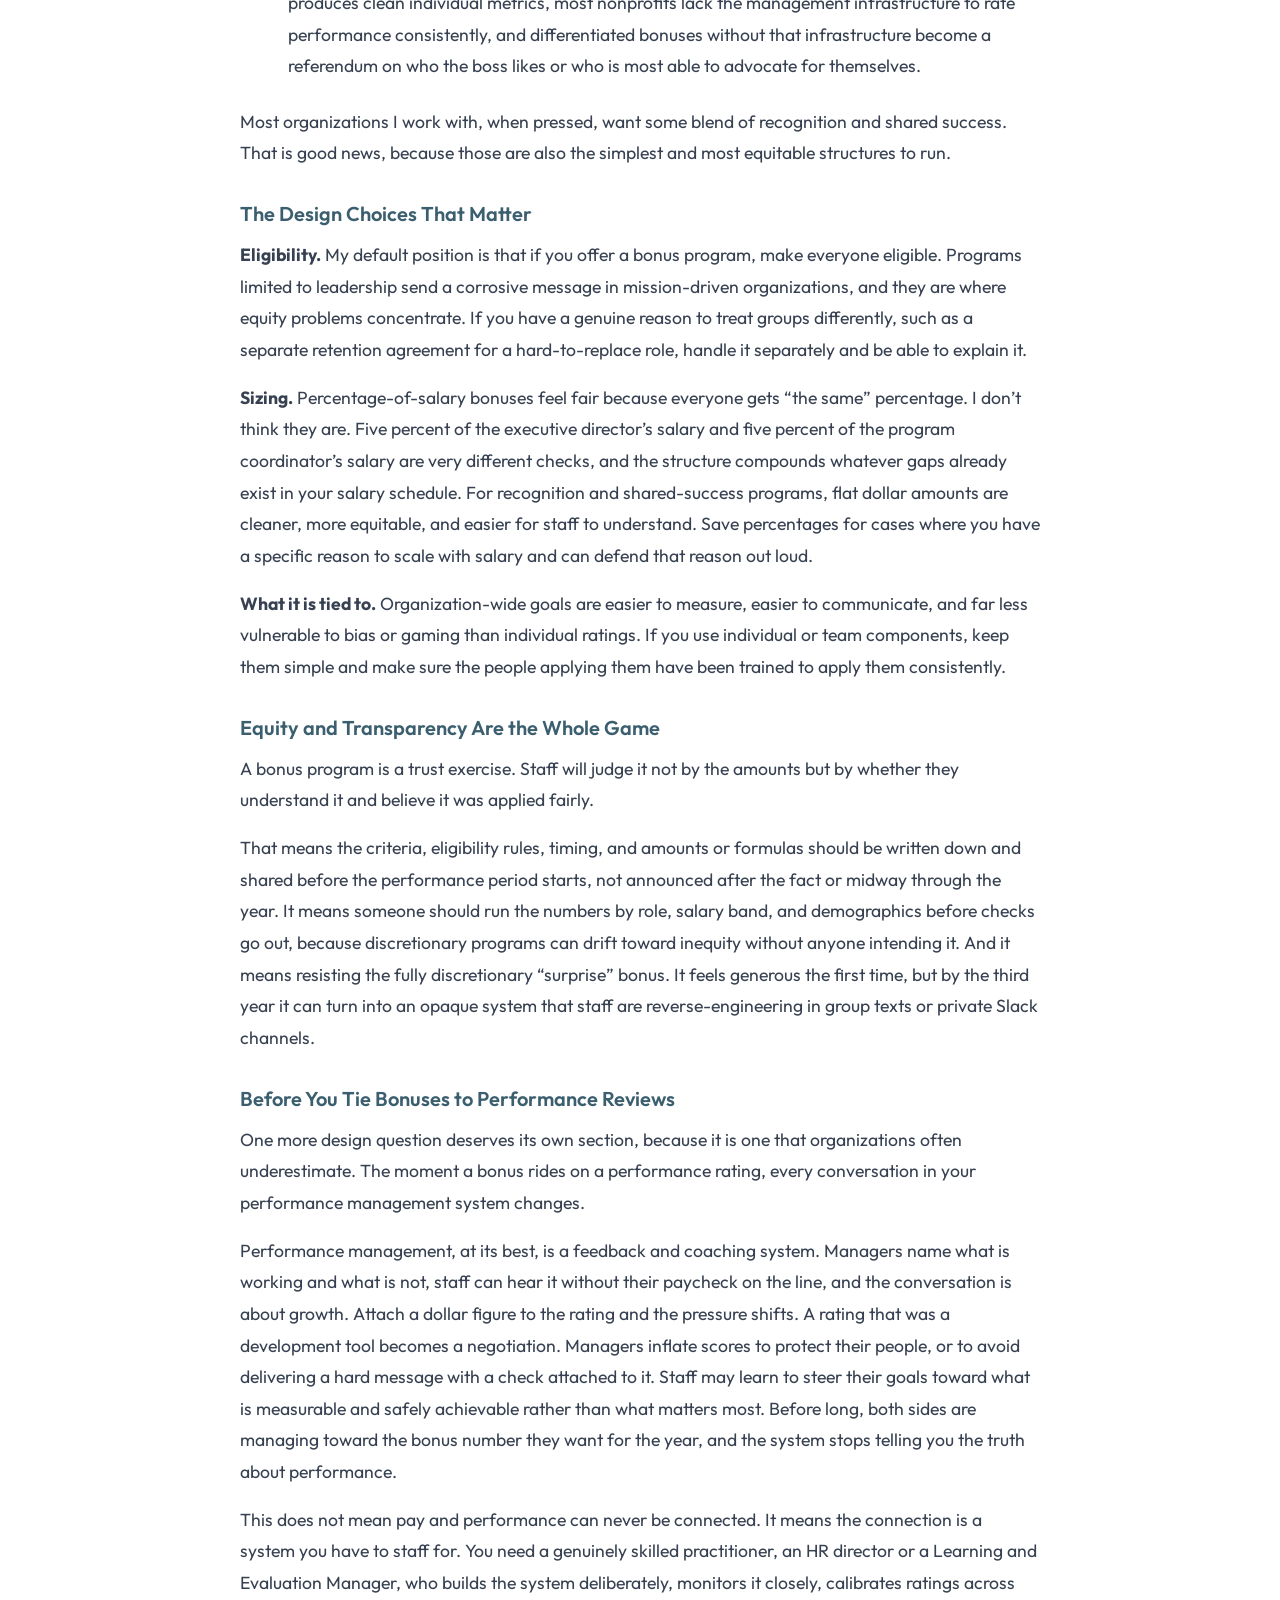
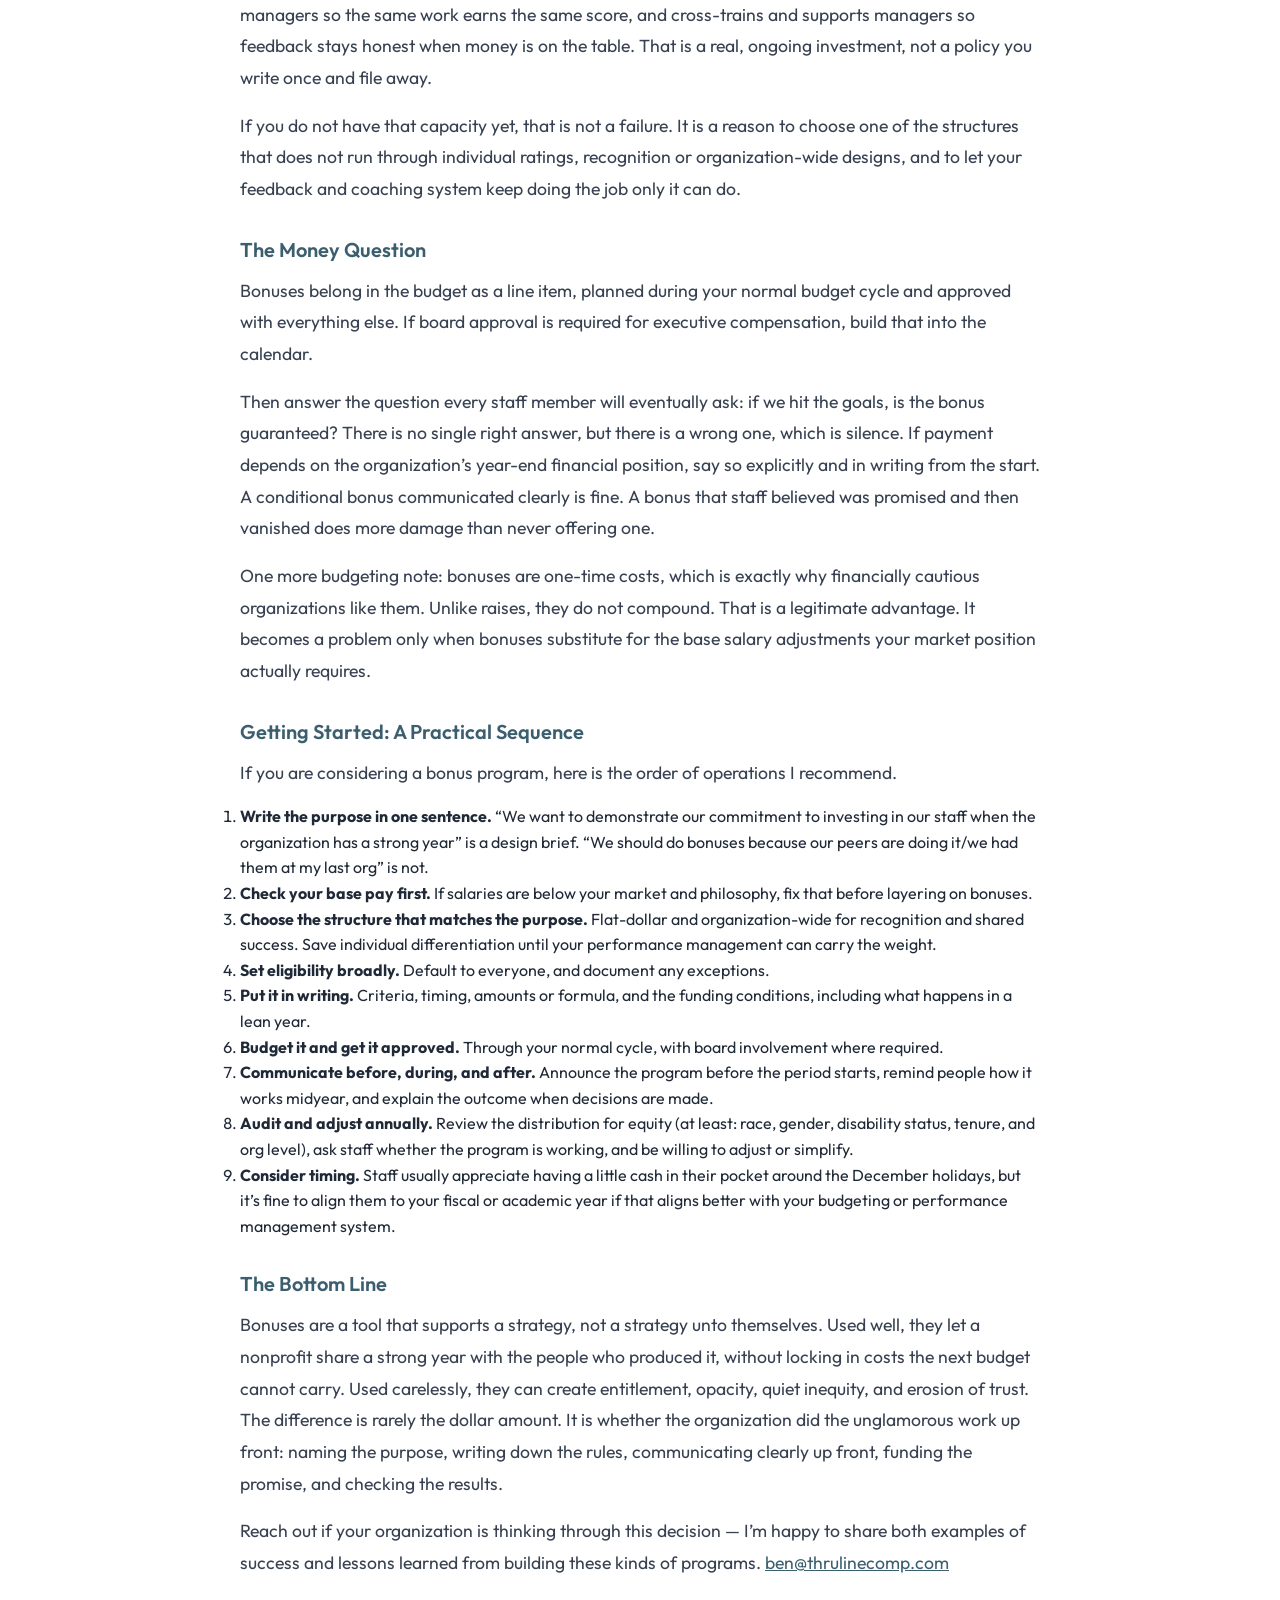
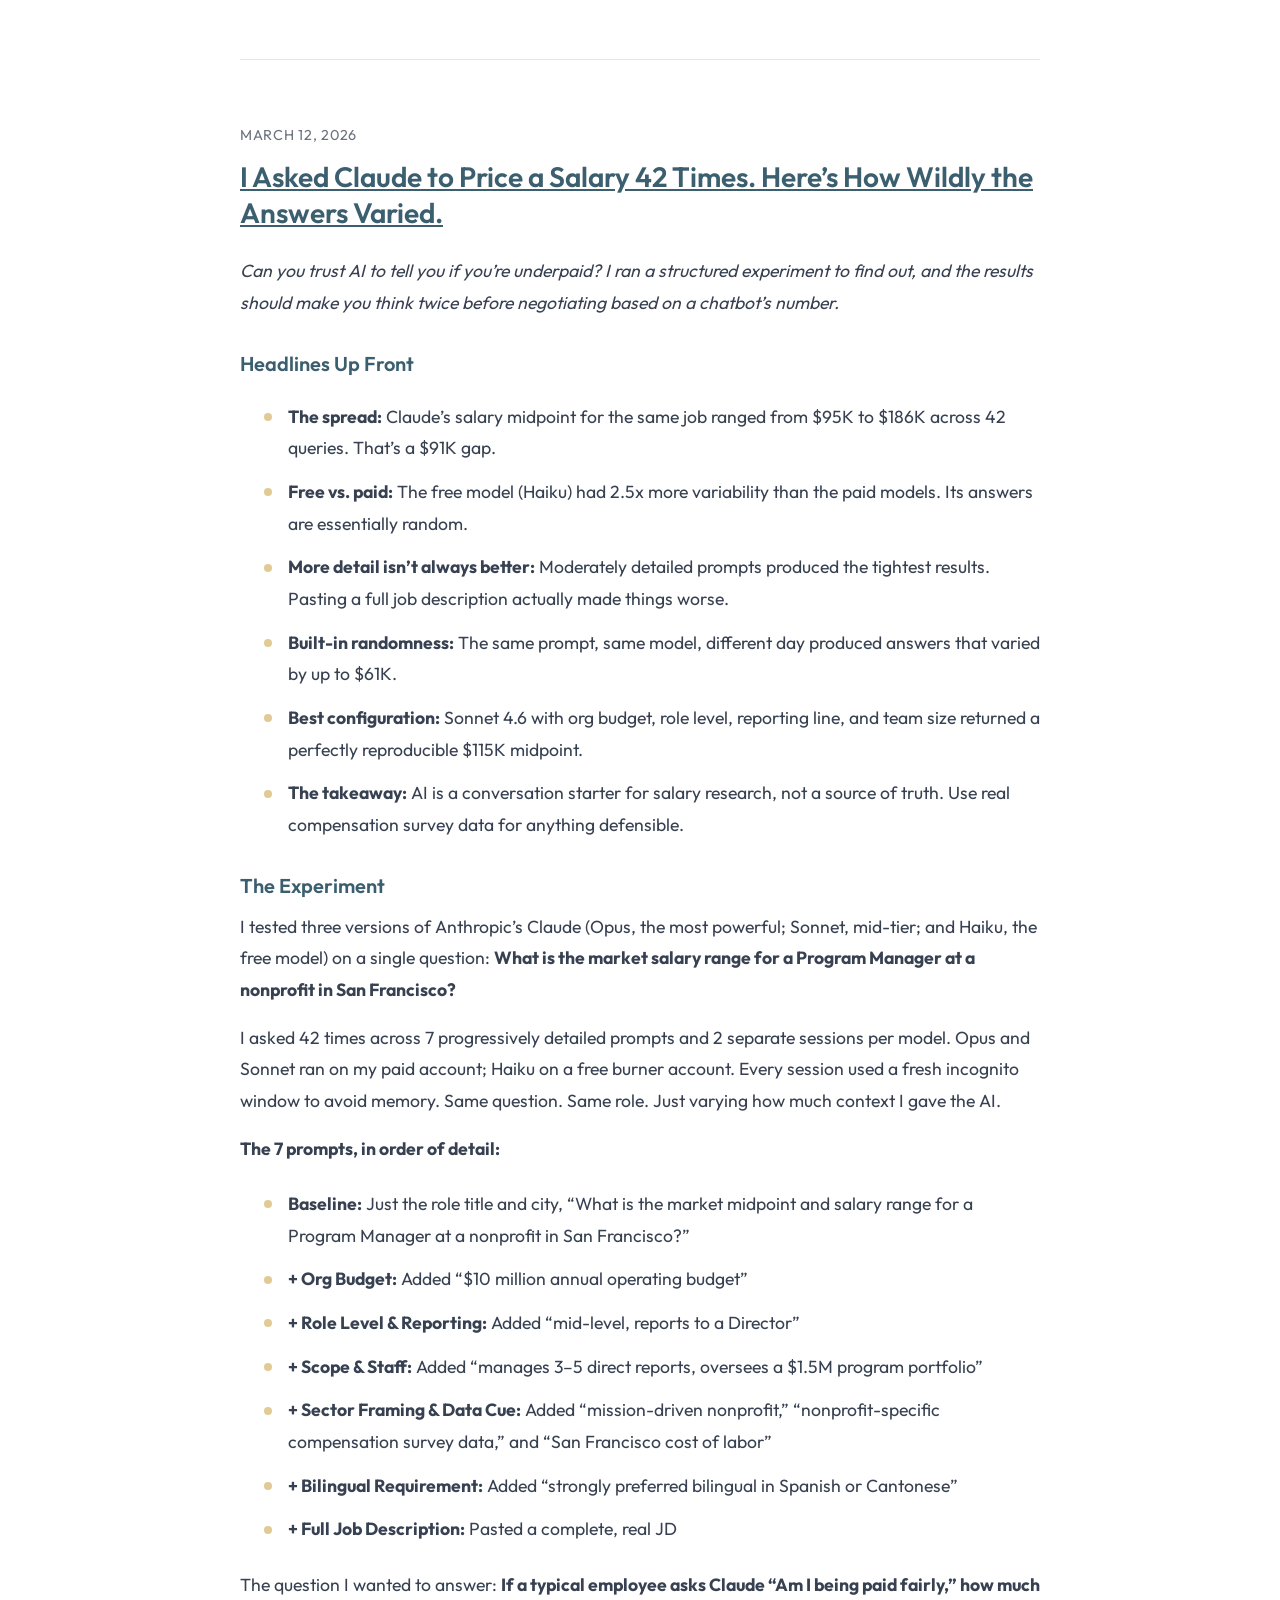
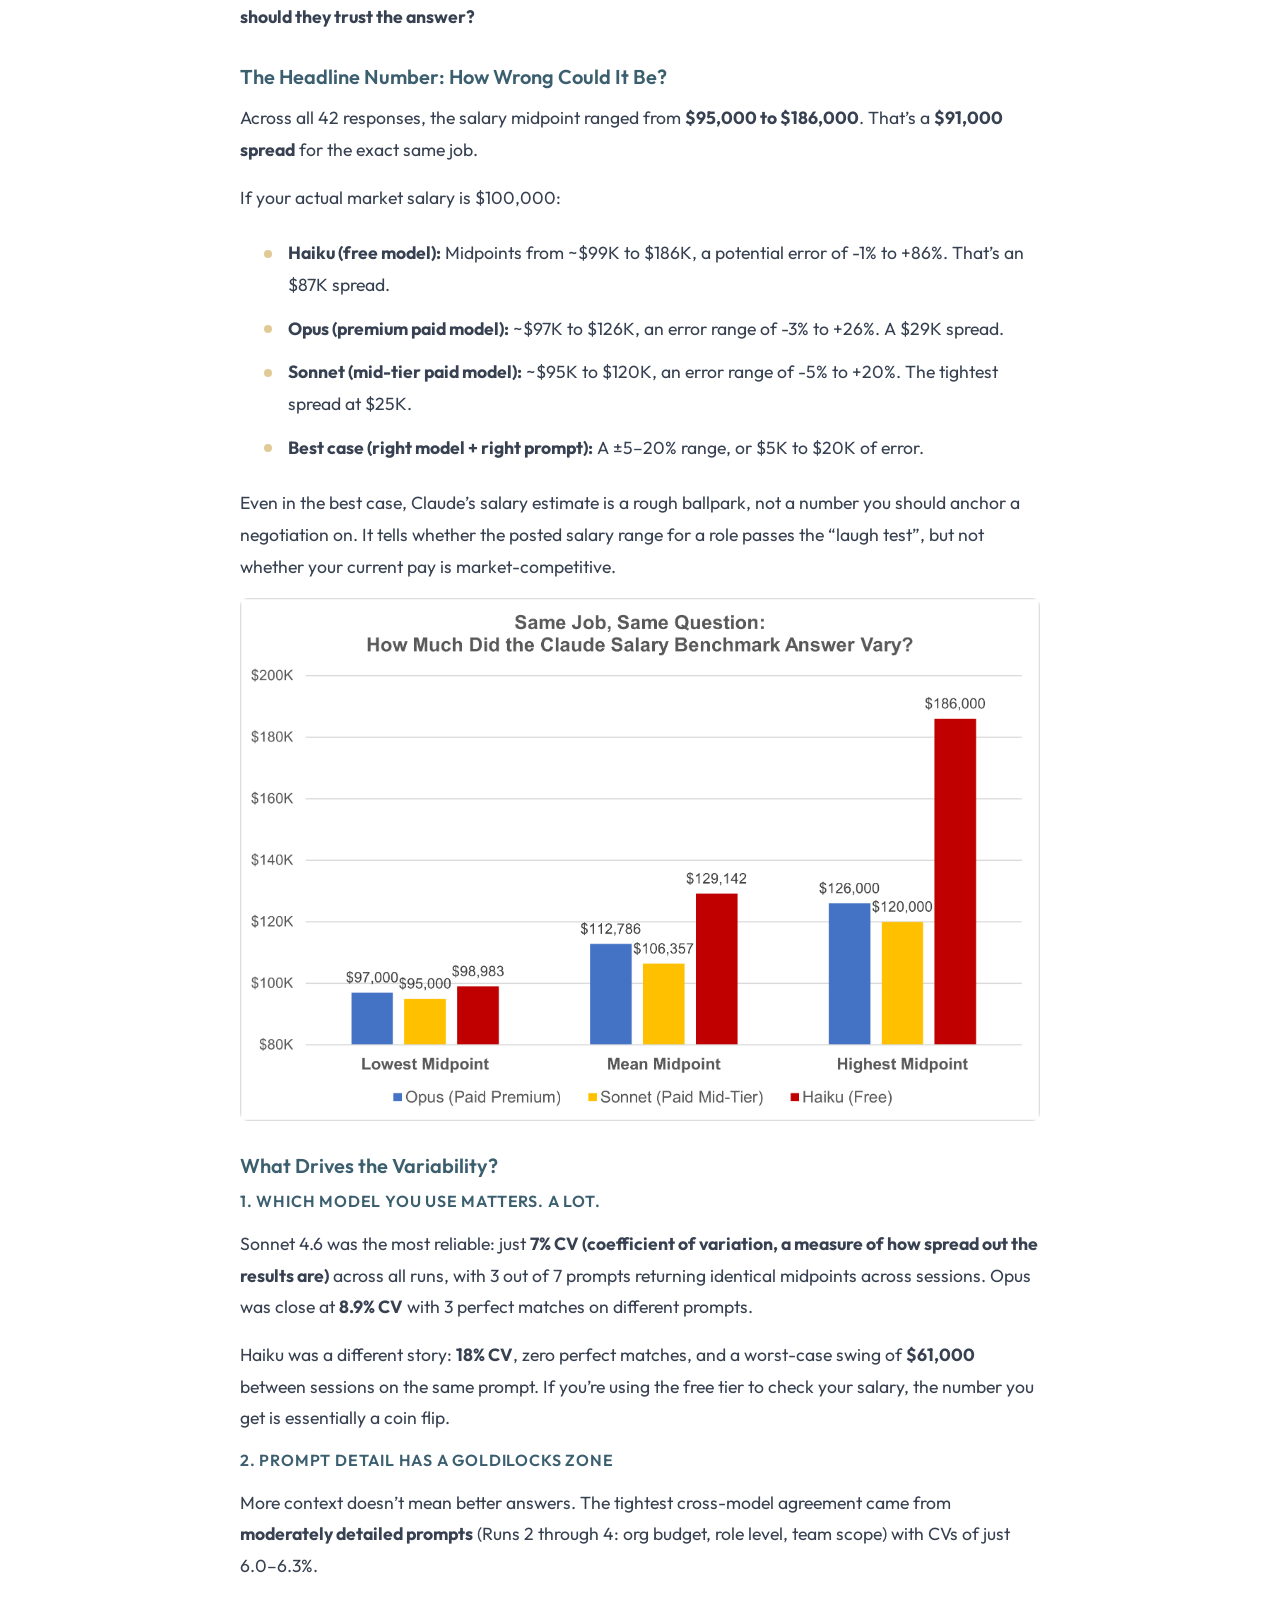
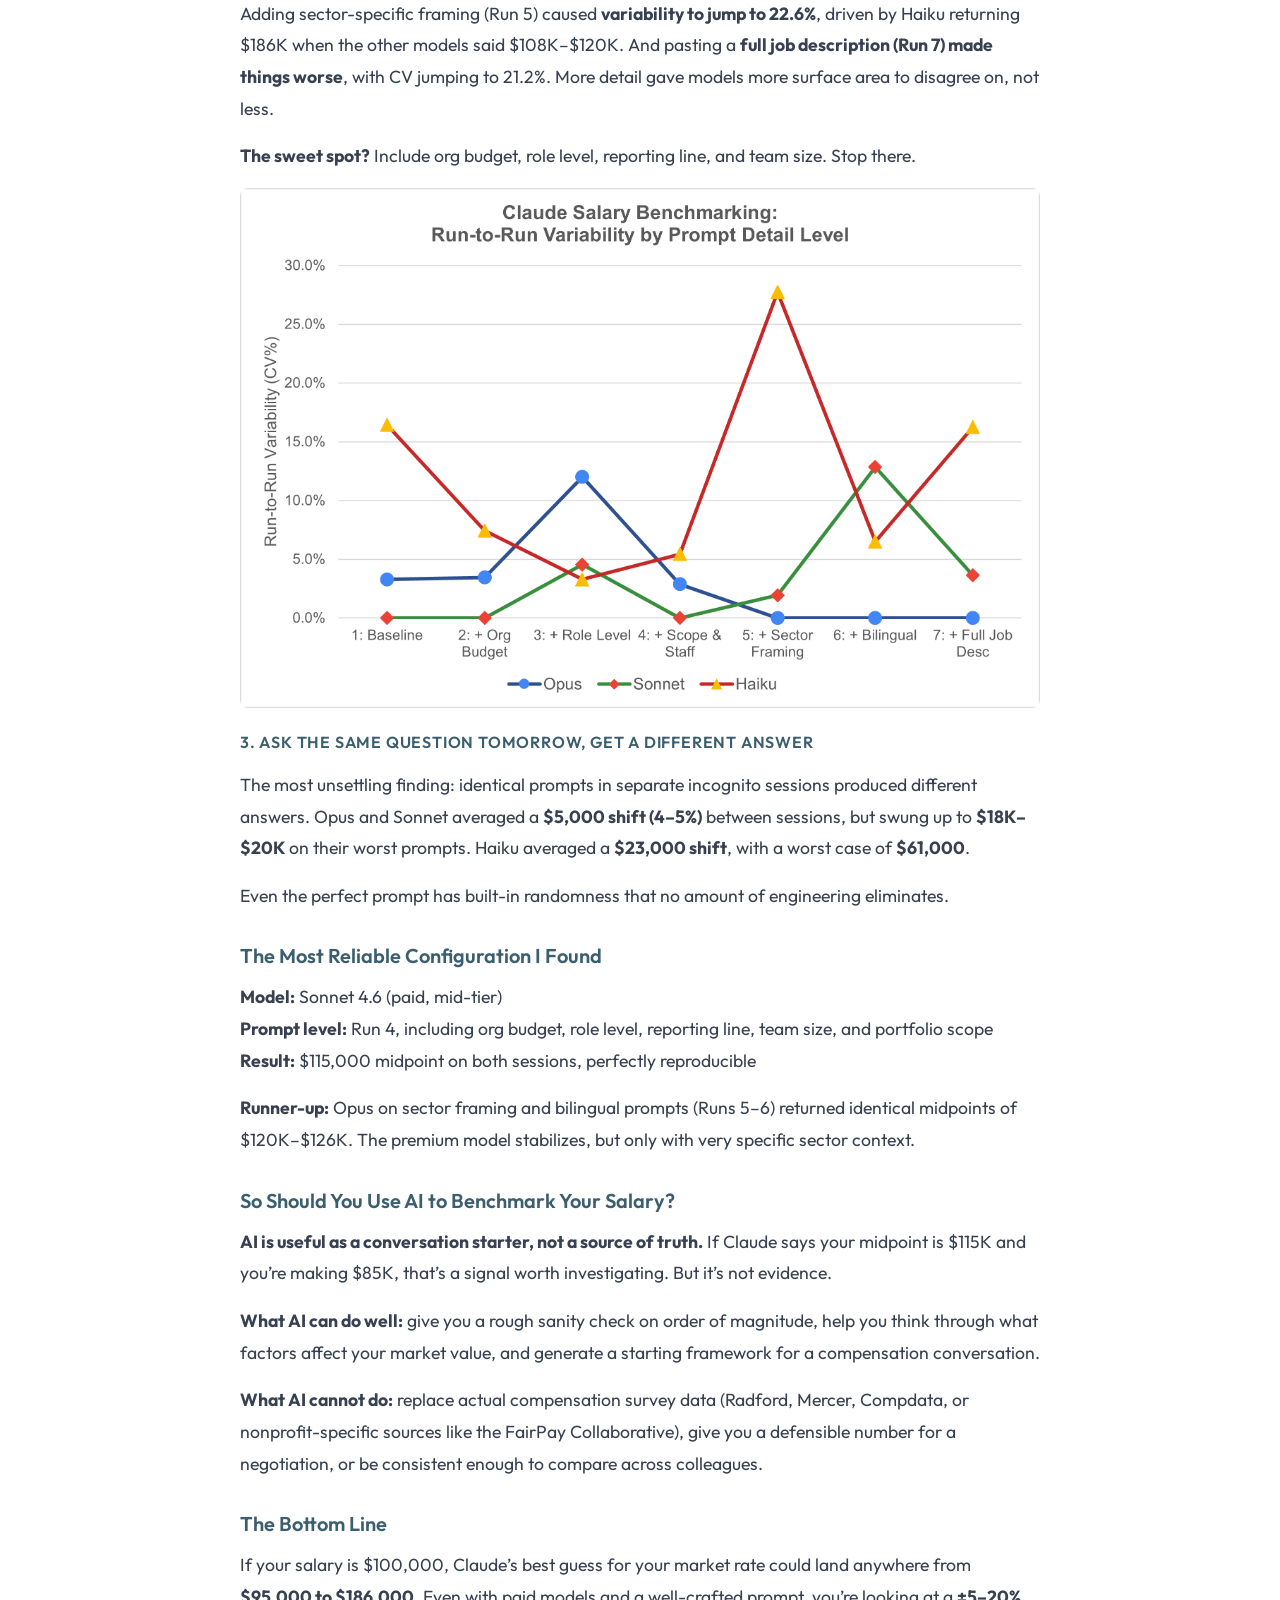
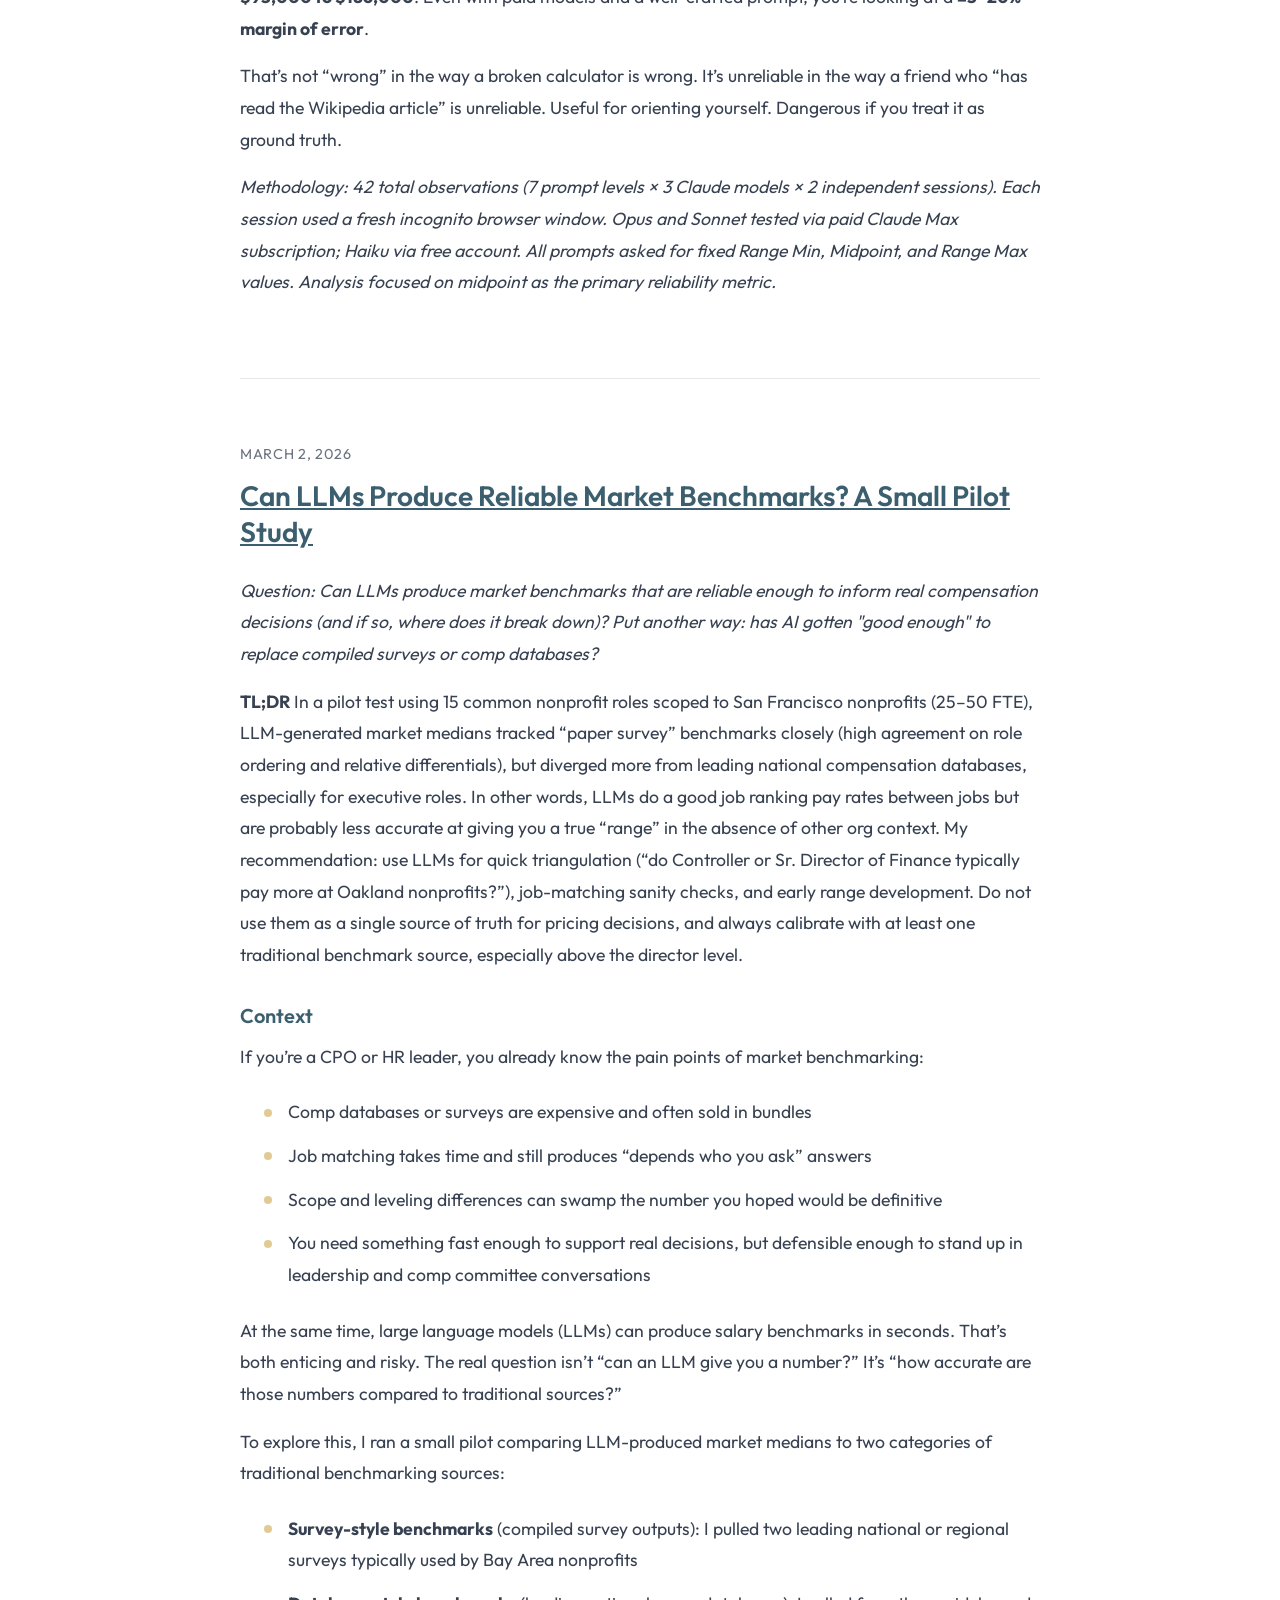
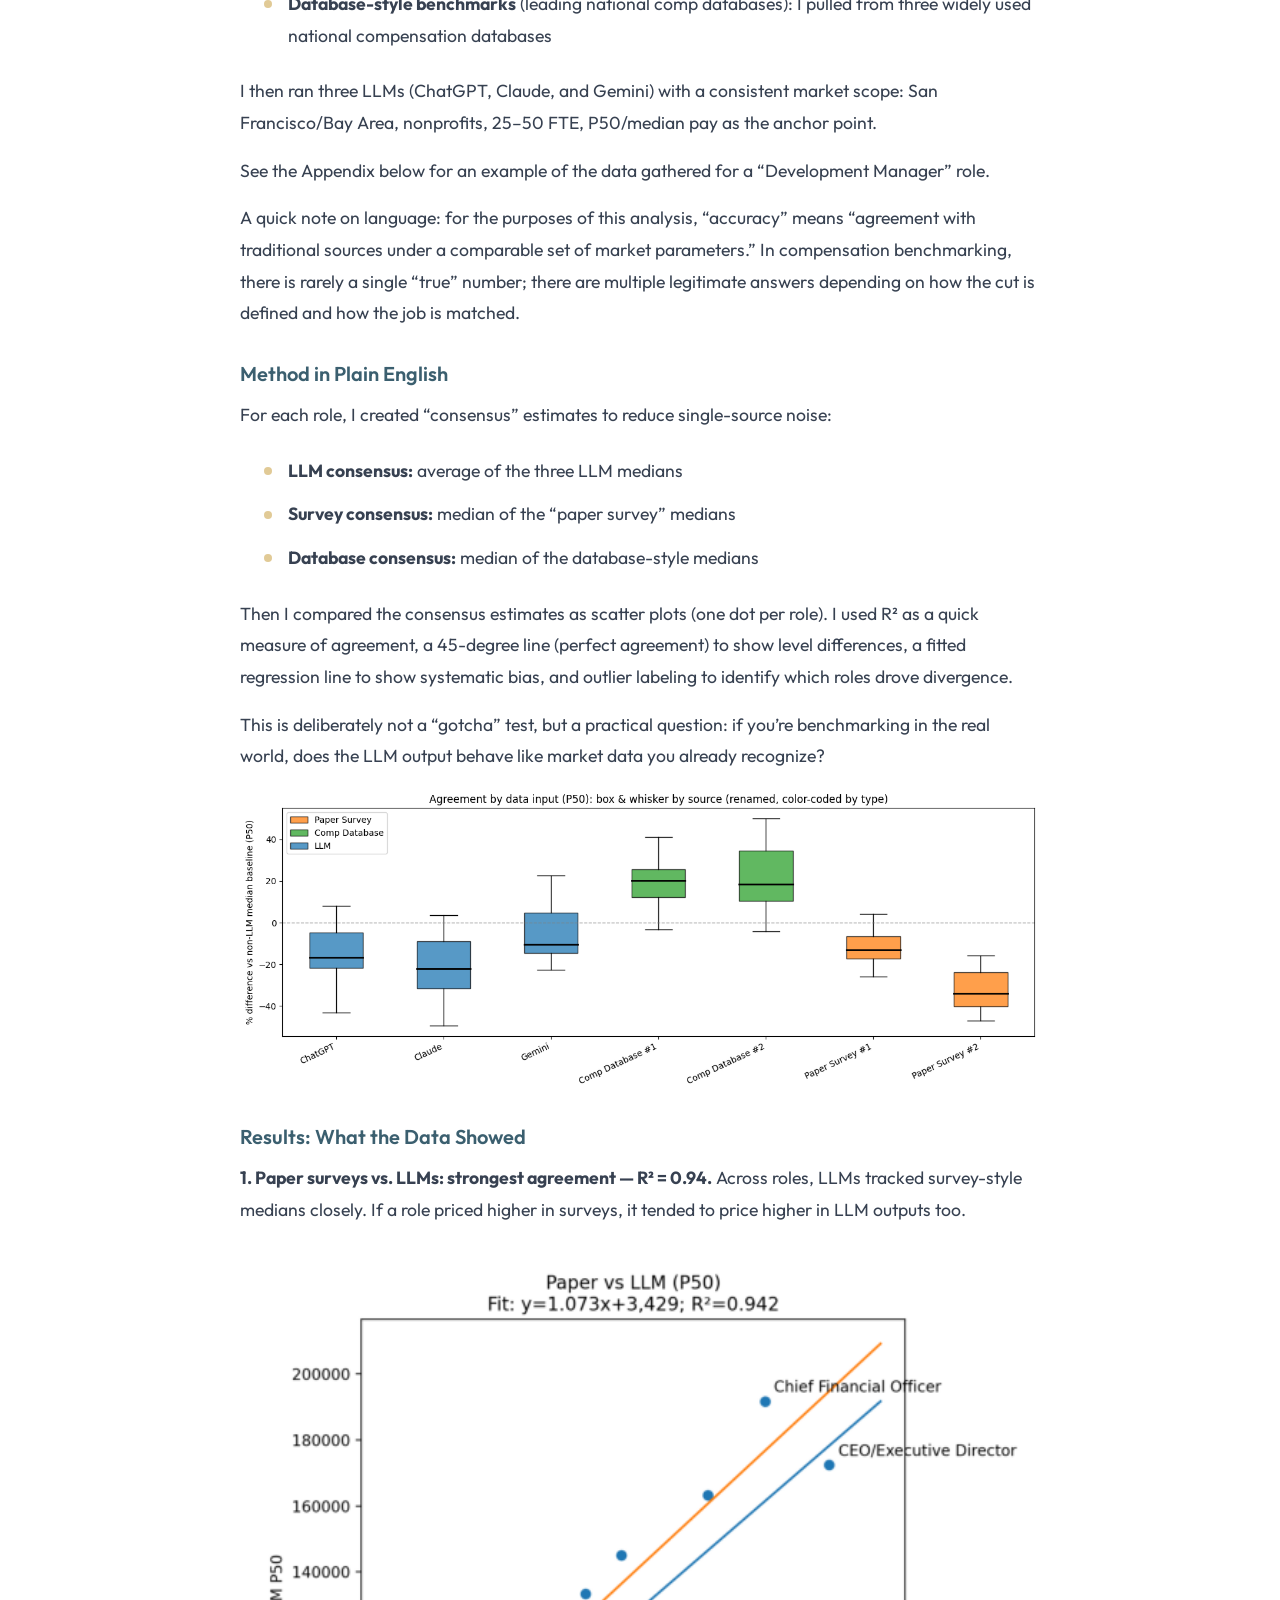
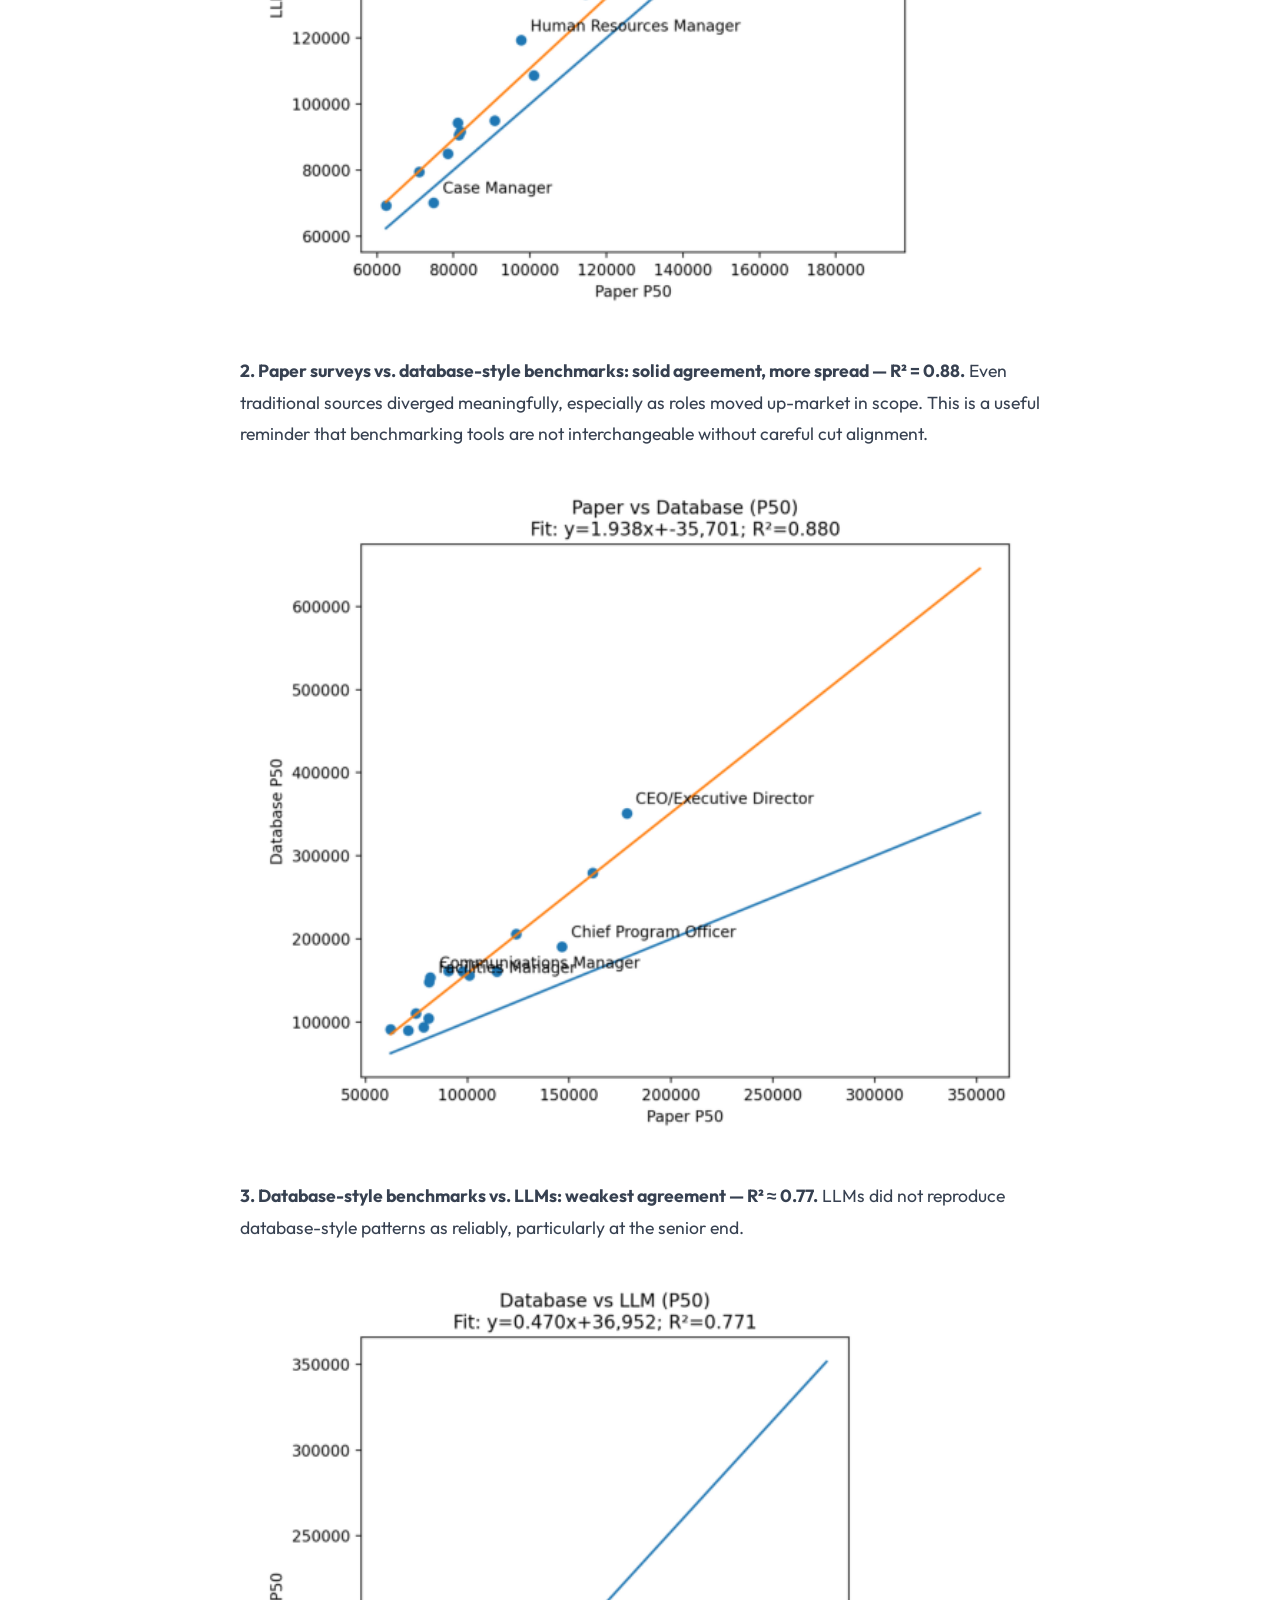
==== commit 59d8a808: "Add "Should Your Nonprofit Pay Bonuses?" blog post Co-Authored-By: Claude Opus 4.8 <noreply@anthropi" ====
--- a/blog.html
+++ b/blog.html
@@ -37,6 +37,83 @@
     <!-- Blog Posts -->
     <section class="blog-posts">
         <div class="container">
+            <article class="blog-post" id="nonprofit-bonuses">
+                <div class="blog-post-date">July 30, 2026</div>
+                <h2><a href="#nonprofit-bonuses">Should Your Nonprofit Pay Bonuses? A Practical Guide and Some Lessons Learned</a></h2>
+                <p>Bonuses come up in almost every compensation project I work on with nonprofits, and the conversation usually starts the same way: &ldquo;Can we even do that?&rdquo; Followed quickly by: &ldquo;Should we?&rdquo;</p>
+                <p>The short answers are yes, but it depends on what problem you are trying to solve. Here is the longer answer, starting with the headlines.</p>
+
+                <h3>The Short Version</h3>
+                <ul>
+                    <li><strong>Bonuses are legal for nonprofits.</strong> The IRS cares about total compensation being reasonable, not about the label on the check.</li>
+                    <li><strong>Purpose comes first.</strong> Most nonprofits that say they want a &ldquo;performance bonus&rdquo; actually want recognition or retention. Those are different programs with different designs.</li>
+                    <li><strong>Fix base pay first.</strong> A bonus on top of below-market salaries is a patch, not a strategy.</li>
+                    <li><strong>Flat dollar amounts usually beat percentages.</strong> Percentage-of-salary bonuses quietly amplify every pay gap you already have.</li>
+                    <li><strong>Fund it before you promise it.</strong> The fastest way to erode employee trust is a bonus program the budget cannot support.</li>
+                    <li><strong>Write it down.</strong> If staff cannot explain how bonuses work at your organization, you do not have a program. You have a rumor.</li>
+                </ul>
+
+                <h3>Yes, Nonprofits Can Pay Bonuses</h3>
+                <p>Let&rsquo;s clear the legal question first, because it trips up some boards/leadership teams before the real conversation starts. Nonprofit employees can receive bonuses. What the IRS requires is that total compensation, salary plus bonus plus benefits, be reasonable for the role and the market, and that no part of the organization&rsquo;s net earnings flows to private individuals as something resembling profit.</p>
+                <p>In practice, that means a few guardrails. Keep total compensation defensible against market data. For executives and other insiders, have the board or a committee approve compensation using comparable data, and document the decision. And avoid bonus formulas tied to a percentage of revenue or fundraising totals (e.g. for a Chief Development Officer or Major Gifts Officer). Those arrangements draw IRS scrutiny, and for fundraisers specifically, percentage-based compensation violates the Association of Fundraising Professionals code of ethics.</p>
+
+                <h3>How Common Are Bonuses, and How Big?</h3>
+                <p>Before deciding whether bonuses belong at your organization, it helps to know what the rest of the sector is actually doing. Reliable numbers are harder to come by than you might expect, because most compensation surveys cover different slices of the field. But the picture across recent studies is fairly consistent.</p>
+                <p><strong>Bonuses are a minority practice, but not a rare one.</strong> BDO&rsquo;s 2023 benchmarking survey of more than 500 nonprofits found that 42 percent include an annual incentive or bonus in their executive director&rsquo;s compensation. Studies that look across whole staff rosters land lower. A 2024 study of 107 nonprofits found about a quarter paying performance bonuses to CEOs and mid-level managers, with bonuses for entry-level employees still uncommon, and The NonProfit Times&rsquo; 2025 salary and benefits data shows roughly 30 percent of organizations paying a bonus for a typical administrative role. That aligns with compensation studies I&rsquo;ve done in the past in the affordable housing and education sectors, where typically 1 of 4 orgs will have a universal bonus program open to all staff.</p>
+                <p><strong>Size and sector drive the differences.</strong> In that 2024 study, 40 percent of organizations with more than $8 million in revenue paid CEO bonuses, against 10 percent of those under $250,000. BDO found that business and trade-related organizations put a larger share of total compensation into incentives, while education and health and human services organizations rely almost entirely on base salary. Incentive pay is also more established in hospitals, higher education, and large national organizations with dedicated HR functions.</p>
+                <p><strong>Amounts are modest by private-sector standards.</strong> Staff-level bonuses tend to run in the low single digits as a percent of salary. In The NonProfit Times data, the average payout for administrative roles was about 2.4 percent of salary, with maximums around 11 percent. Executive bonuses run larger, and Nonprofit HR has reported incentive bonuses reaching $20,000 to $30,000 at mid-size and large organizations. Organizations that budget for incentive pay typically spend around 2 percent of their operating budget on it.</p>
+                <p>So if you are considering a program, you would not be an outlier in either direction. Roughly a quarter to two-fifths of nonprofits use bonuses in some form, most keep them small, and the practice is growing. The numbers also carry a quiet lesson: the organizations most likely to run bonus programs are the ones with the budget capacity and management infrastructure to support them. Which brings us to the question that matters more than what everyone else is doing.</p>
+
+                <h3>Start With Purpose, Not Mechanics</h3>
+                <p>The most common mistake I see is starting with design questions, how much, what percentage, what metrics, before answering the only question that actually determines the design: what is this program for? What behaviors do you want to see more of? Less of?</p>
+                <p>There are four general answers, and they lead to four different programs.</p>
+                <ul>
+                    <li><strong>Recognition.</strong> You want to say thank you for an unusually demanding year or a standout contribution. This calls for modest, flat amounts, broad eligibility, and no elaborate metrics.</li>
+                    <li><strong>Retention.</strong> You are worried about losing people you cannot afford to lose. This might mean targeted retention agreements with specific dates and amounts, not an annual program at all.</li>
+                    <li><strong>Shared success.</strong> You want everyone to benefit when the organization hits its goals. This is an organization-wide bonus tied to a small number of clear, pre-announced measures, with everyone receiving the same amount or the same treatment.</li>
+                    <li><strong>Individual performance.</strong> You want to pay top performers more than others. This is the hardest to do well in a nonprofit, and I say that as someone who has built many of these systems and did my graduate degree studying incentive programs for public school teachers. Mission work rarely produces clean individual metrics, most nonprofits lack the management infrastructure to rate performance consistently, and differentiated bonuses without that infrastructure become a referendum on who the boss likes or who is most able to advocate for themselves.</li>
+                </ul>
+                <p>Most organizations I work with, when pressed, want some blend of recognition and shared success. That is good news, because those are also the simplest and most equitable structures to run.</p>
+
+                <h3>The Design Choices That Matter</h3>
+                <p><strong>Eligibility.</strong> My default position is that if you offer a bonus program, make everyone eligible. Programs limited to leadership send a corrosive message in mission-driven organizations, and they are where equity problems concentrate. If you have a genuine reason to treat groups differently, such as a separate retention agreement for a hard-to-replace role, handle it separately and be able to explain it.</p>
+                <p><strong>Sizing.</strong> Percentage-of-salary bonuses feel fair because everyone gets &ldquo;the same&rdquo; percentage. I don&rsquo;t think they are. Five percent of the executive director&rsquo;s salary and five percent of the program coordinator&rsquo;s salary are very different checks, and the structure compounds whatever gaps already exist in your salary schedule. For recognition and shared-success programs, flat dollar amounts are cleaner, more equitable, and easier for staff to understand. Save percentages for cases where you have a specific reason to scale with salary and can defend that reason out loud.</p>
+                <p><strong>What it is tied to.</strong> Organization-wide goals are easier to measure, easier to communicate, and far less vulnerable to bias or gaming than individual ratings. If you use individual or team components, keep them simple and make sure the people applying them have been trained to apply them consistently.</p>
+
+                <h3>Equity and Transparency Are the Whole Game</h3>
+                <p>A bonus program is a trust exercise. Staff will judge it not by the amounts but by whether they understand it and believe it was applied fairly.</p>
+                <p>That means the criteria, eligibility rules, timing, and amounts or formulas should be written down and shared before the performance period starts, not announced after the fact or midway through the year. It means someone should run the numbers by role, salary band, and demographics before checks go out, because discretionary programs can drift toward inequity without anyone intending it. And it means resisting the fully discretionary &ldquo;surprise&rdquo; bonus. It feels generous the first time, but by the third year it can turn into an opaque system that staff are reverse-engineering in group texts or private Slack channels.</p>
+
+                <h3>Before You Tie Bonuses to Performance Reviews</h3>
+                <p>One more design question deserves its own section, because it is one that organizations often underestimate. The moment a bonus rides on a performance rating, every conversation in your performance management system changes.</p>
+                <p>Performance management, at its best, is a feedback and coaching system. Managers name what is working and what is not, staff can hear it without their paycheck on the line, and the conversation is about growth. Attach a dollar figure to the rating and the pressure shifts. A rating that was a development tool becomes a negotiation. Managers inflate scores to protect their people, or to avoid delivering a hard message with a check attached to it. Staff may learn to steer their goals toward what is measurable and safely achievable rather than what matters most. Before long, both sides are managing toward the bonus number they want for the year, and the system stops telling you the truth about performance.</p>
+                <p>This does not mean pay and performance can never be connected. It means the connection is a system you have to staff for. You need a genuinely skilled practitioner, an HR director or a Learning and Evaluation Manager, who builds the system deliberately, monitors it closely, calibrates ratings across managers so the same work earns the same score, and cross-trains and supports managers so feedback stays honest when money is on the table. That is a real, ongoing investment, not a policy you write once and file away.</p>
+                <p>If you do not have that capacity yet, that is not a failure. It is a reason to choose one of the structures that does not run through individual ratings, recognition or organization-wide designs, and to let your feedback and coaching system keep doing the job only it can do.</p>
+
+                <h3>The Money Question</h3>
+                <p>Bonuses belong in the budget as a line item, planned during your normal budget cycle and approved with everything else. If board approval is required for executive compensation, build that into the calendar.</p>
+                <p>Then answer the question every staff member will eventually ask: if we hit the goals, is the bonus guaranteed? There is no single right answer, but there is a wrong one, which is silence. If payment depends on the organization&rsquo;s year-end financial position, say so explicitly and in writing from the start. A conditional bonus communicated clearly is fine. A bonus that staff believed was promised and then vanished does more damage than never offering one.</p>
+                <p>One more budgeting note: bonuses are one-time costs, which is exactly why financially cautious organizations like them. Unlike raises, they do not compound. That is a legitimate advantage. It becomes a problem only when bonuses substitute for the base salary adjustments your market position actually requires.</p>
+
+                <h3>Getting Started: A Practical Sequence</h3>
+                <p>If you are considering a bonus program, here is the order of operations I recommend.</p>
+                <ol>
+                    <li><strong>Write the purpose in one sentence.</strong> &ldquo;We want to demonstrate our commitment to investing in our staff when the organization has a strong year&rdquo; is a design brief. &ldquo;We should do bonuses because our peers are doing it/we had them at my last org&rdquo; is not.</li>
+                    <li><strong>Check your base pay first.</strong> If salaries are below your market and philosophy, fix that before layering on bonuses.</li>
+                    <li><strong>Choose the structure that matches the purpose.</strong> Flat-dollar and organization-wide for recognition and shared success. Save individual differentiation until your performance management can carry the weight.</li>
+                    <li><strong>Set eligibility broadly.</strong> Default to everyone, and document any exceptions.</li>
+                    <li><strong>Put it in writing.</strong> Criteria, timing, amounts or formula, and the funding conditions, including what happens in a lean year.</li>
+                    <li><strong>Budget it and get it approved.</strong> Through your normal cycle, with board involvement where required.</li>
+                    <li><strong>Communicate before, during, and after.</strong> Announce the program before the period starts, remind people how it works midyear, and explain the outcome when decisions are made.</li>
+                    <li><strong>Audit and adjust annually.</strong> Review the distribution for equity (at least: race, gender, disability status, tenure, and org level), ask staff whether the program is working, and be willing to adjust or simplify.</li>
+                    <li><strong>Consider timing.</strong> Staff usually appreciate having a little cash in their pocket around the December holidays, but it&rsquo;s fine to align them to your fiscal or academic year if that aligns better with your budgeting or performance management system.</li>
+                </ol>
+
+                <h3>The Bottom Line</h3>
+                <p>Bonuses are a tool that supports a strategy, not a strategy unto themselves. Used well, they let a nonprofit share a strong year with the people who produced it, without locking in costs the next budget cannot carry. Used carelessly, they can create entitlement, opacity, quiet inequity, and erosion of trust. The difference is rarely the dollar amount. It is whether the organization did the unglamorous work up front: naming the purpose, writing down the rules, communicating clearly up front, funding the promise, and checking the results.</p>
+                <p>Reach out if your organization is thinking through this decision &mdash; I&rsquo;m happy to share both examples of success and lessons learned from building these kinds of programs. <a href="mailto:ben@thrulinecomp.com">ben@thrulinecomp.com</a></p>
+            </article>
+
             <article class="blog-post" id="llm-salary-variability">
                 <div class="blog-post-date">March 12, 2026</div>
                 <h2><a href="#llm-salary-variability">I Asked Claude to Price a Salary 42 Times. Here&rsquo;s How Wildly the Answers Varied.</a></h2>
